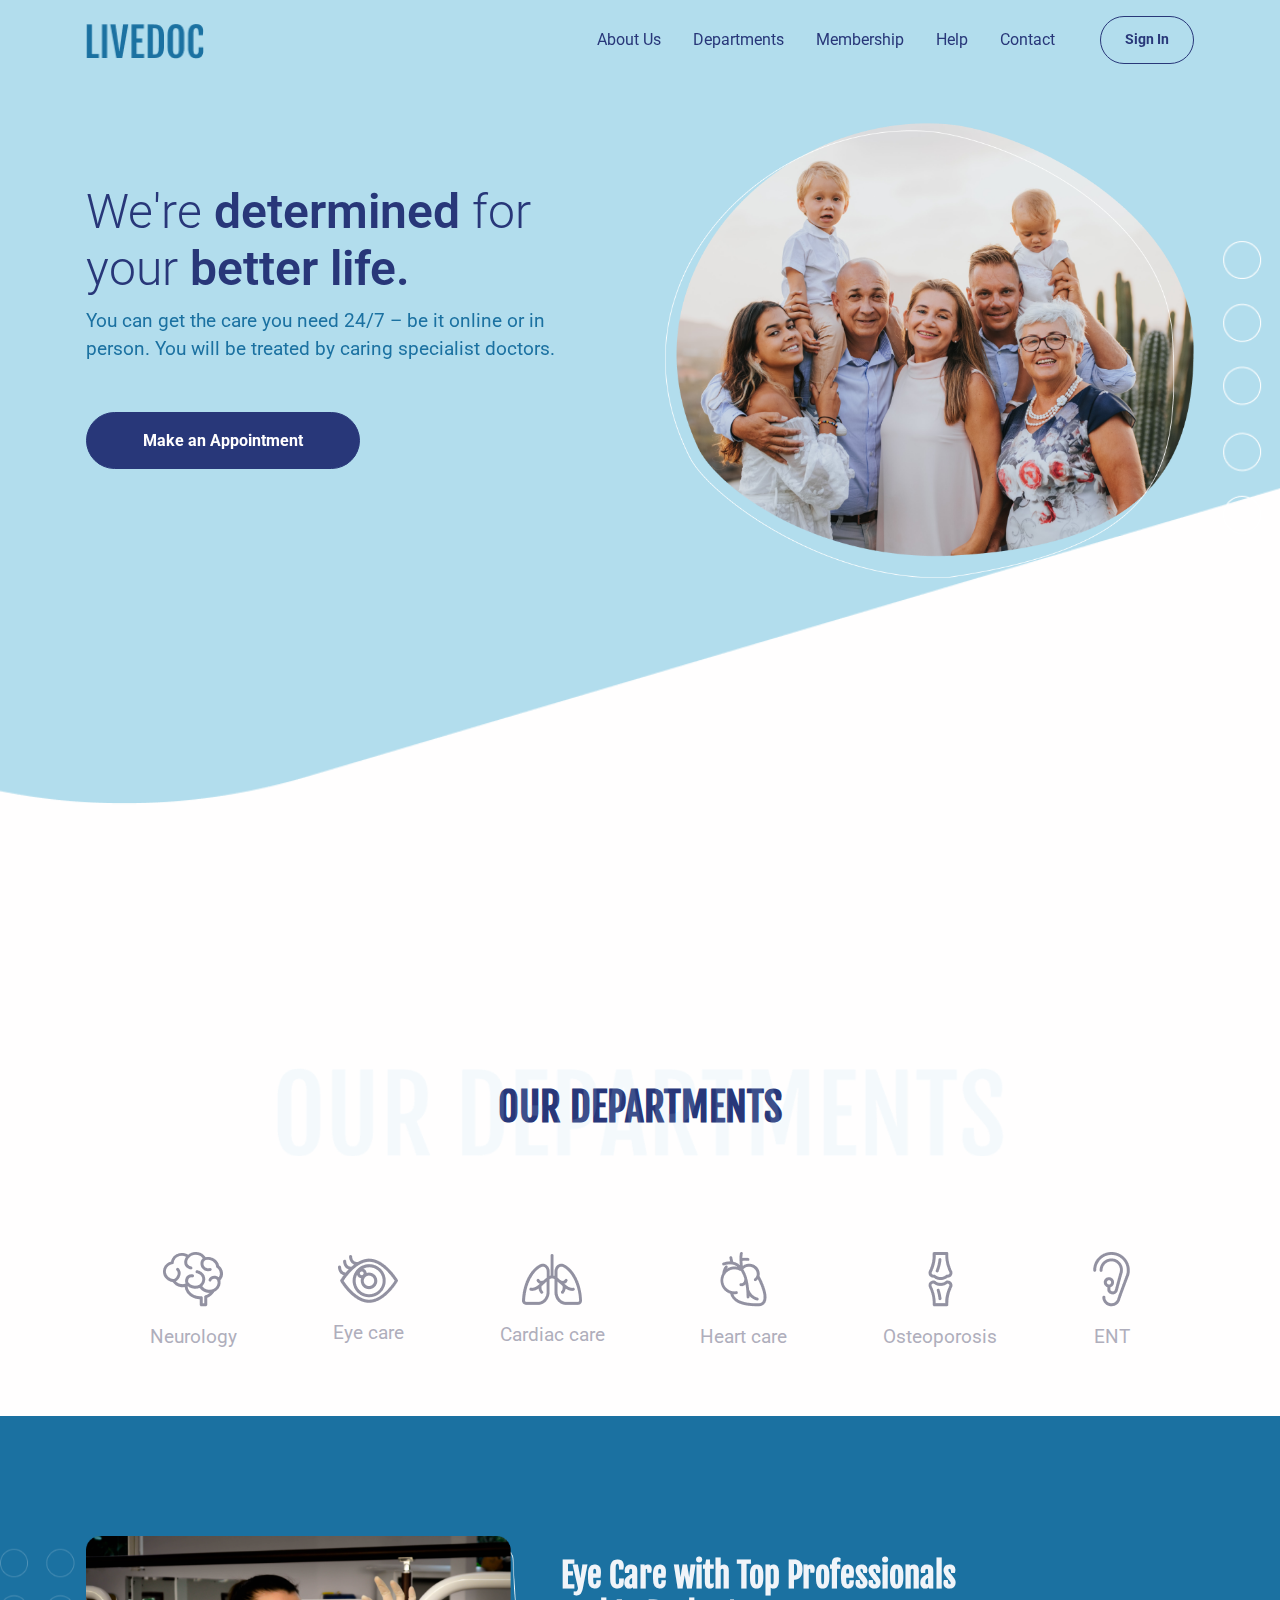
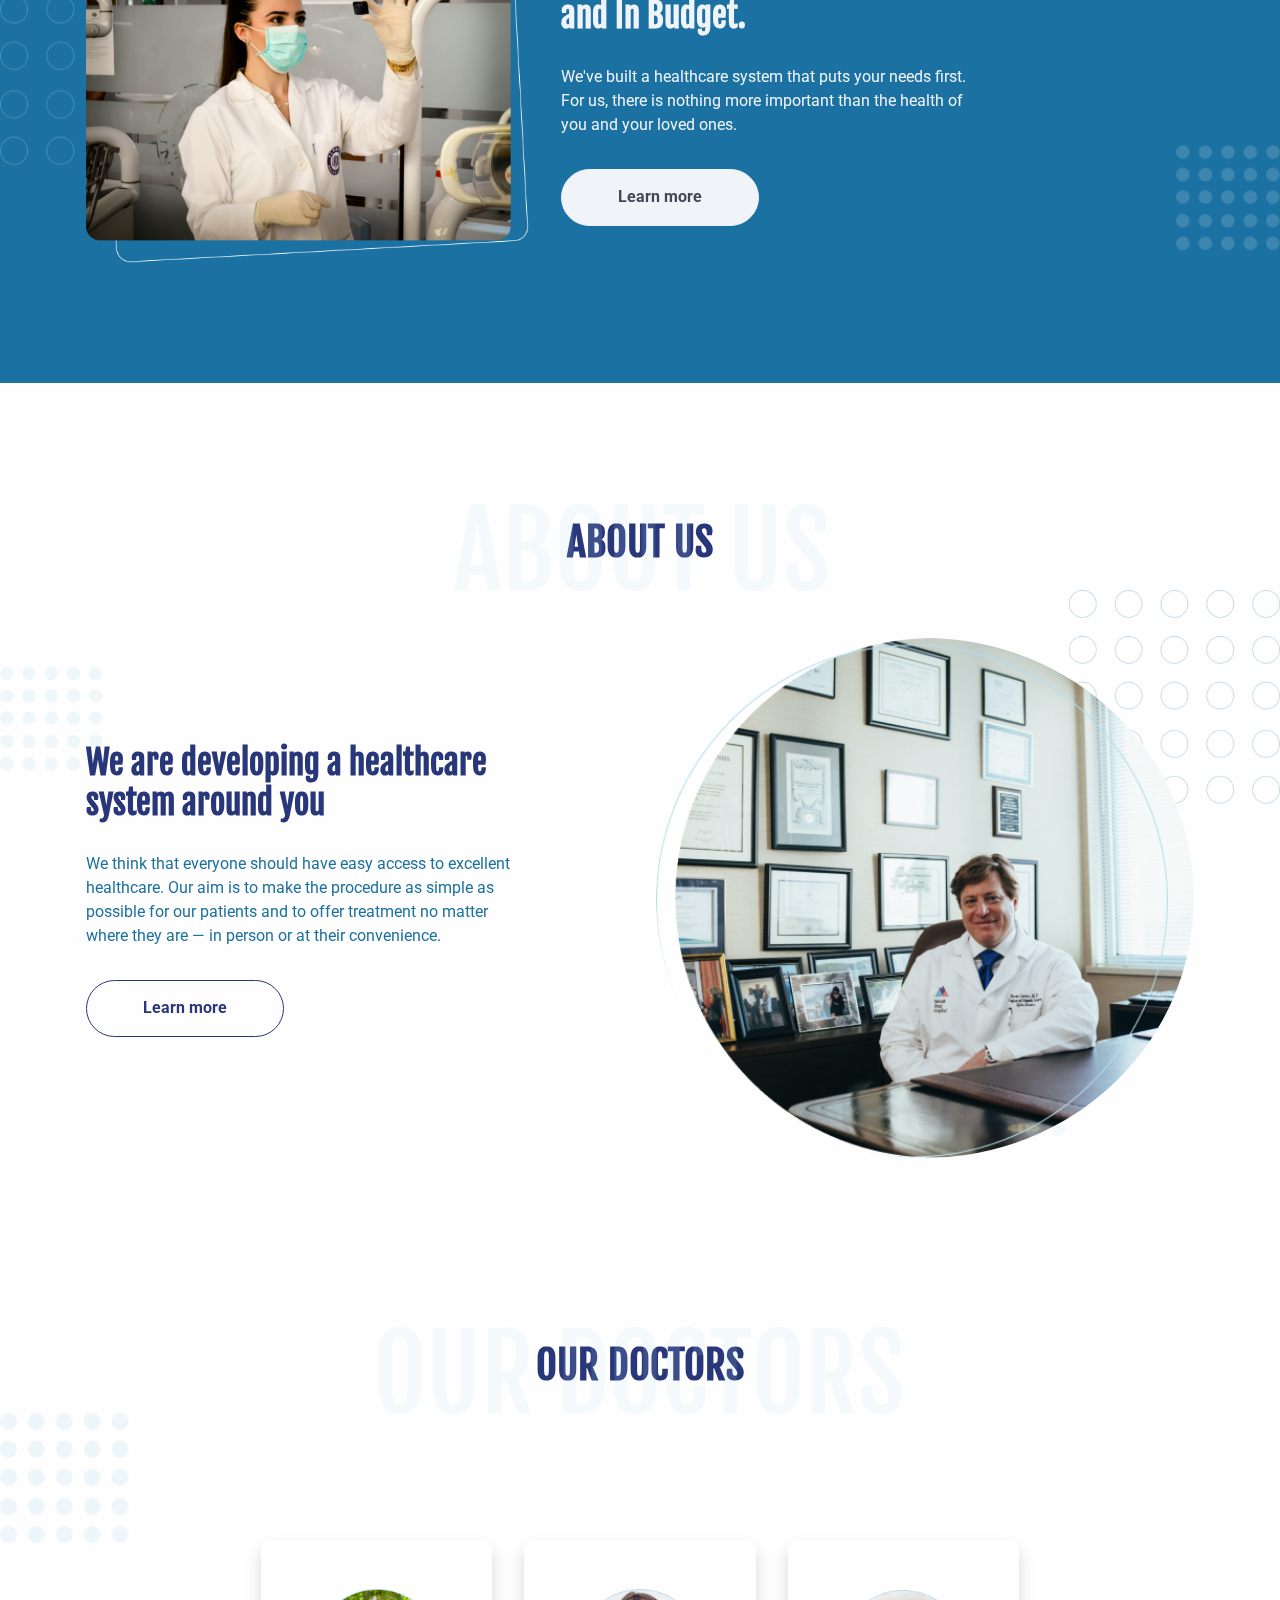
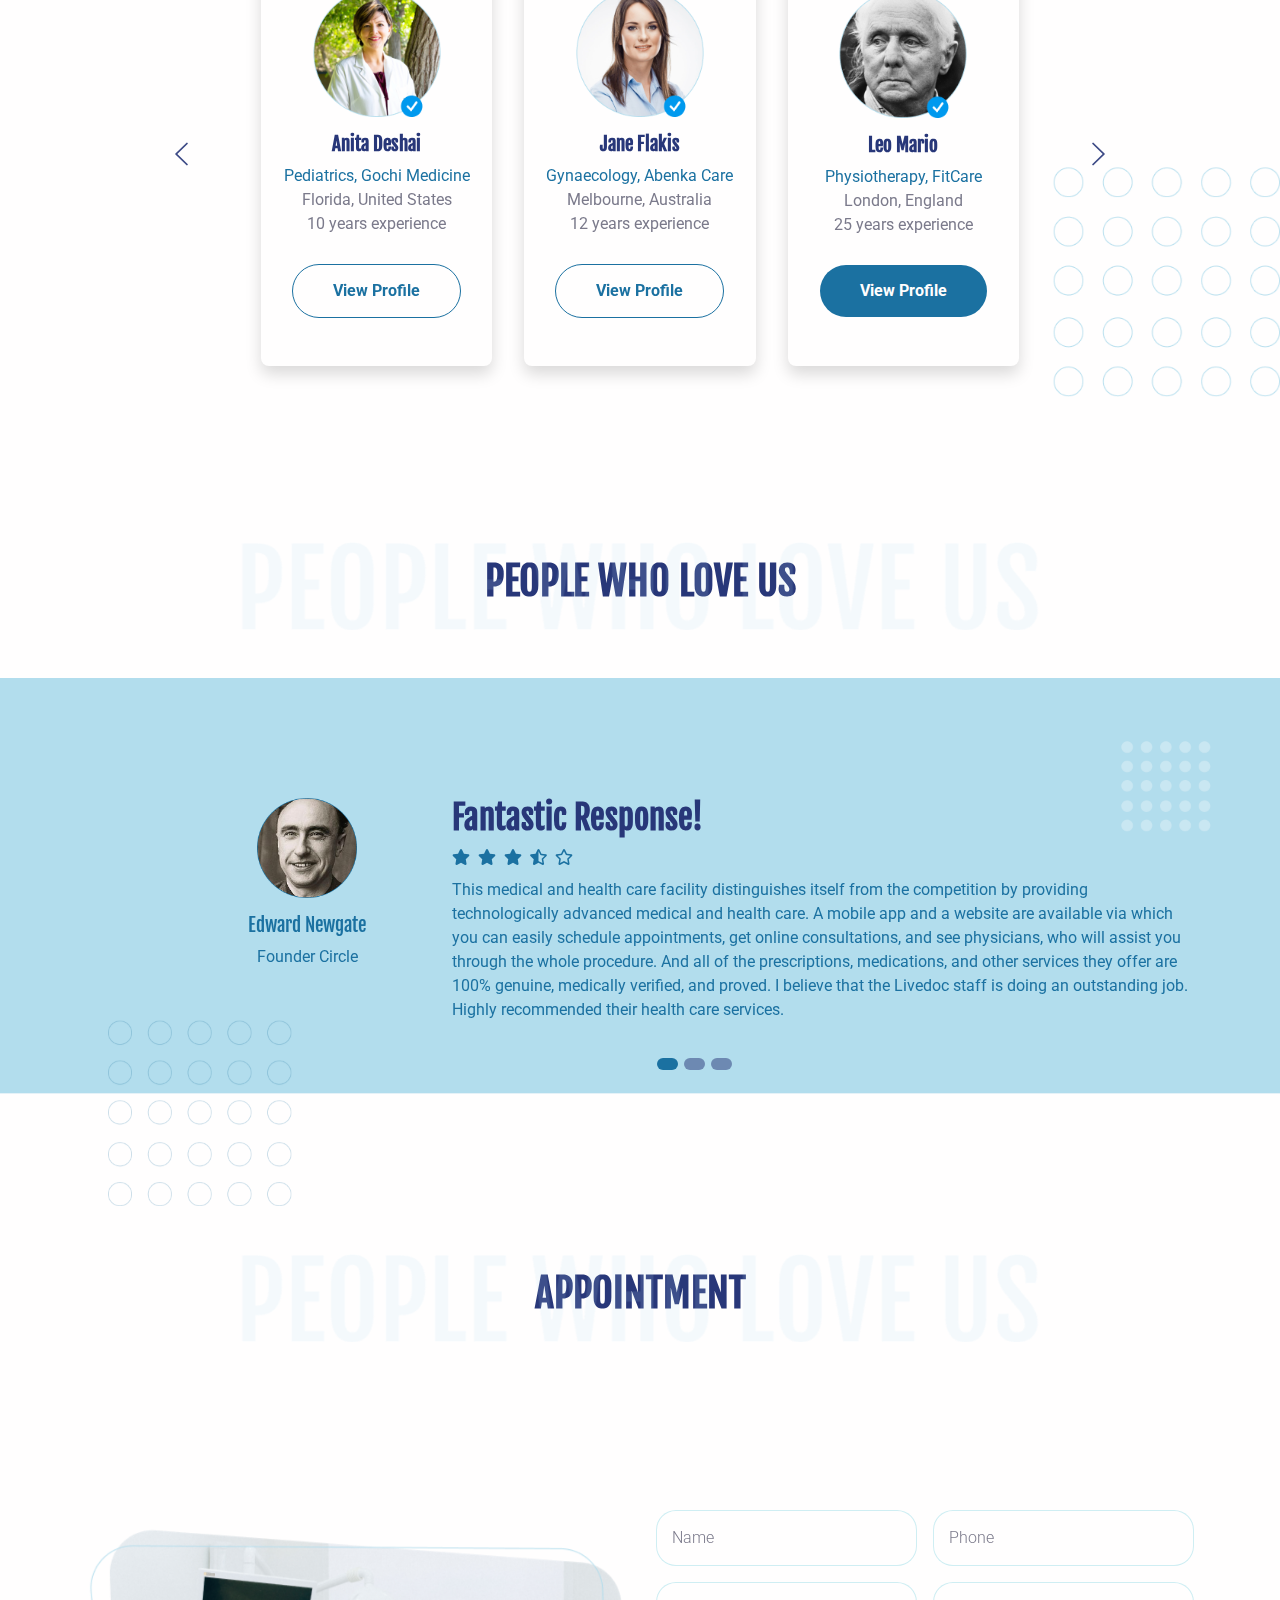
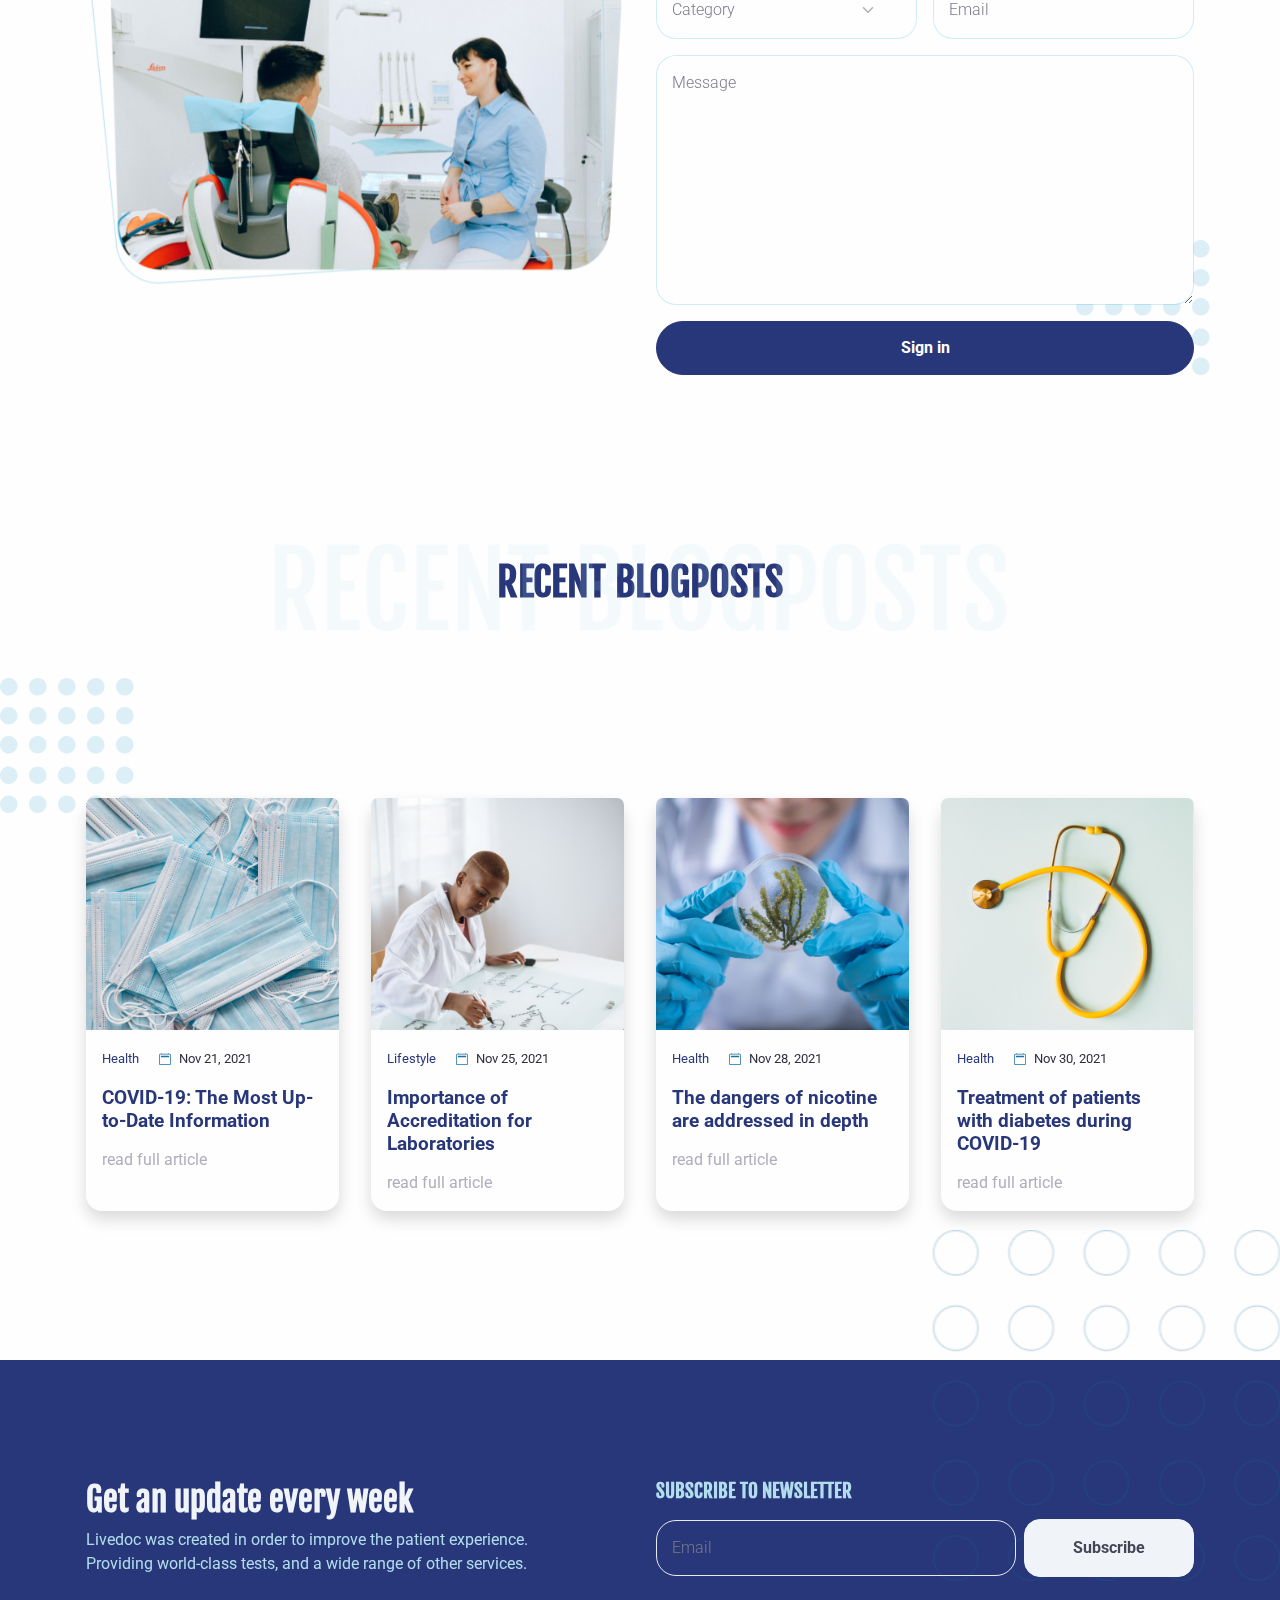
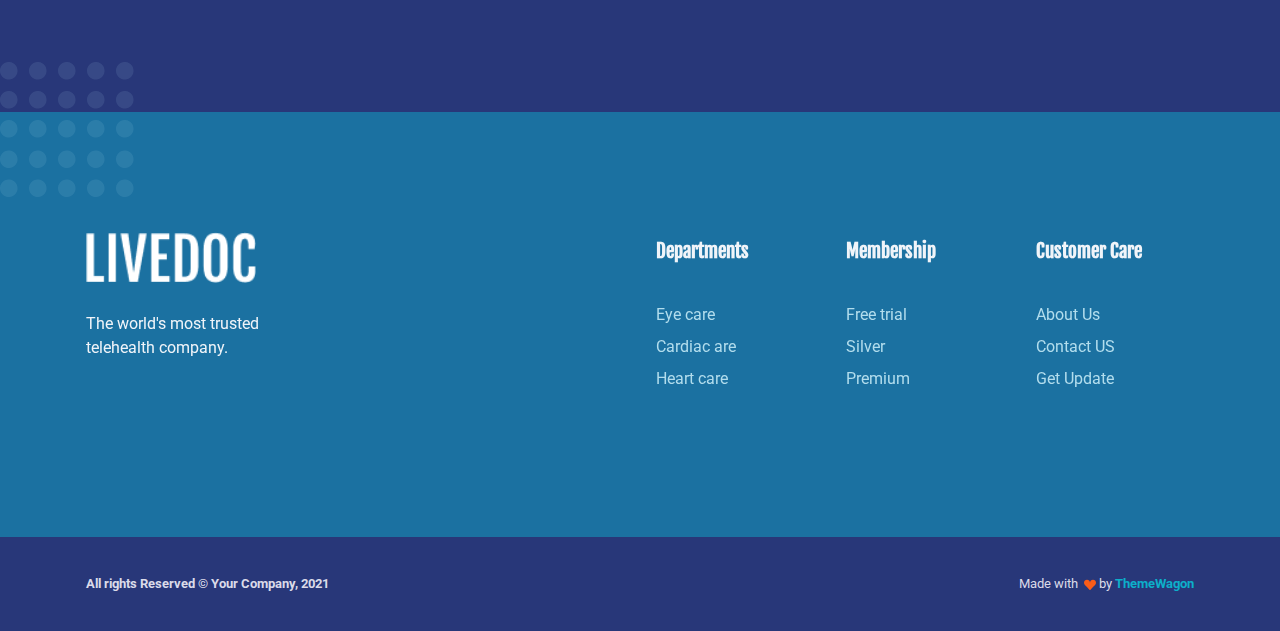
==== public/index.html @ 7fbe22a7 "Add files via upload" ====
<!DOCTYPE html>
<html lang="en-US" dir="ltr">

  <head>
    <meta charset="utf-8">
    <meta http-equiv="X-UA-Compatible" content="IE=edge">
    <meta name="viewport" content="width=device-width, initial-scale=1">


    <!-- ===============================================-->
    <!--    Document Title-->
    <!-- ===============================================-->
    <title>Livedoc | Landing, Responsive &amp; Business Templatee</title>


    <!-- ===============================================-->
    <!--    Favicons-->
    <!-- ===============================================-->
    <link rel="apple-touch-icon" sizes="180x180" href="assets/img/favicons/apple-touch-icon.png">
    <link rel="icon" type="image/png" sizes="32x32" href="assets/img/favicons/favicon-32x32.png">
    <link rel="icon" type="image/png" sizes="16x16" href="assets/img/favicons/favicon-16x16.png">
    <link rel="shortcut icon" type="image/x-icon" href="assets/img/favicons/favicon.ico">
    <link rel="manifest" href="assets/img/favicons/manifest.json">
    <meta name="msapplication-TileImage" content="assets/img/favicons/mstile-150x150.png">
    <meta name="theme-color" content="#ffffff">


    <!-- ===============================================-->
    <!--    Stylesheets-->
    <!-- ===============================================-->
    <link href="assets/css/theme.css" rel="stylesheet" />

  </head>


  <body>

    <!-- ===============================================-->
    <!--    Main Content-->
    <!-- ===============================================-->
    <main class="main" id="top">
      <nav class="navbar navbar-expand-lg navbar-light fixed-top py-3 d-block" data-navbar-on-scroll="data-navbar-on-scroll">
        <div class="container"><a class="navbar-brand" href="index.html"><img src="assets/img/gallery/logo.png" width="118" alt="logo" /></a>
          <button class="navbar-toggler" type="button" data-bs-toggle="collapse" data-bs-target="#navbarSupportedContent" aria-controls="navbarSupportedContent" aria-expanded="false" aria-label="Toggle navigation"><span class="navbar-toggler-icon"> </span></button>
          <div class="collapse navbar-collapse border-top border-lg-0 mt-4 mt-lg-0" id="navbarSupportedContent">
            <ul class="navbar-nav ms-auto pt-2 pt-lg-0 font-base">
              <li class="nav-item px-2"><a class="nav-link" aria-current="page" href="#about">About Us</a></li>
              <li class="nav-item px-2"><a class="nav-link" href="#departments">Departments</a></li>
              <li class="nav-item px-2"><a class="nav-link" href="#findUs">Membership</a></li>
              <li class="nav-item px-2"><a class="nav-link" href="#findUs">Help </a></li>
              <li class="nav-item px-2"><a class="nav-link" href="#findUs">Contact</a></li>
            </ul><a class="btn btn-sm btn-outline-primary rounded-pill order-1 order-lg-0 ms-lg-4" href="#!">Sign In</a>
          </div>
        </div>
      </nav>
      <section class="py-xxl-10 pb-0" id="home">
        <div class="bg-holder bg-size" style="background-image:url(assets/img/gallery/hero-bg.png);background-position:top center;background-size:cover;">
        </div>
        <!--/.bg-holder-->

        <div class="container">
          <div class="row min-vh-xl-100 min-vh-xxl-25">
            <div class="col-md-5 col-xl-6 col-xxl-7 order-0 order-md-1 text-end"><img class="pt-7 pt-md-0 w-100" src="assets/img/gallery/hero.png" alt="hero-header" /></div>
            <div class="col-md-75 col-xl-6 col-xxl-5 text-md-start text-center py-6">
              <h1 class="fw-light font-base fs-6 fs-xxl-7">We're <strong>determined </strong>for<br />your&nbsp;<strong>better life.</strong></h1>
              <p class="fs-1 mb-5">You can get the care you need 24/7 – be it online or in <br />person. You will be treated by caring specialist doctors. </p><a class="btn btn-lg btn-primary rounded-pill" href="#!" role="button">Make an Appointment</a>
            </div>
          </div>
        </div>
      </section>


      <!-- ============================================-->
      <!-- <section> begin ============================-->
      <section class="py-5" id="departments">

        <div class="container">
          <div class="row">
            <div class="col-12 py-3">
              <div class="bg-holder bg-size" style="background-image:url(assets/img/gallery/bg-departments.png);background-position:top center;background-size:contain;">
              </div>
              <!--/.bg-holder-->

              <h1 class="text-center">OUR DEPARTMENTS</h1>
            </div>
          </div>
        </div>
        <!-- end of .container-->

      </section>
      <!-- <section> close ============================-->
      <!-- ============================================-->




      <!-- ============================================-->
      <!-- <section> begin ============================-->
      <section class="py-0">

        <div class="container">
          <div class="row py-5 align-items-center justify-content-center justify-content-lg-evenly">
            <div class="col-auto col-md-4 col-lg-auto text-xl-start">
              <div class="d-flex flex-column align-items-center">
                <div class="icon-box text-center"><a class="text-decoration-none" href="#!"><img class="mb-3 deparment-icon" src="assets/img/icons/neurology.png" alt="..." /><img class="mb-3 deparment-icon-hover" src="assets/img/icons/neurology.svg" alt="..." />
                    <p class="fs-1 fs-xxl-2 text-center">Neurology</p>
                  </a></div>
              </div>
            </div>
            <div class="col-auto col-md-4 col-lg-auto text-xl-start">
              <div class="d-flex flex-column align-items-center">
                <div class="icon-box text-center"><a class="text-decoration-none" href="#!"><img class="mb-3 deparment-icon" src="assets/img/icons/eye-care.png" alt="..." /><img class="mb-3 deparment-icon-hover" src="assets/img/icons/eye-care.svg" alt="..." />
                    <p class="fs-1 fs-xxl-2 text-center">Eye care</p>
                  </a></div>
              </div>
            </div>
            <div class="col-auto col-md-4 col-lg-auto text-xl-start">
              <div class="d-flex flex-column align-items-center">
                <div class="icon-box text-center"><a class="text-decoration-none" href="#!"><img class="mb-3 deparment-icon" src="assets/img/icons/cardiac.png" alt="..." /><img class="mb-3 deparment-icon-hover" src="assets/img/icons/cardiac.svg" alt="..." />
                    <p class="fs-1 fs-xxl-2 text-center">Cardiac care</p>
                  </a></div>
              </div>
            </div>
            <div class="col-auto col-md-4 col-lg-auto text-xl-start">
              <div class="d-flex flex-column align-items-center">
                <div class="icon-box text-center"><a class="text-decoration-none" href="#!"><img class="mb-3 deparment-icon" src="assets/img/icons/heart.png" alt="..." /><img class="mb-3 deparment-icon-hover" src="assets/img/icons/heart.svg" alt="..." />
                    <p class="fs-1 fs-xxl-2 text-center">Heart care</p>
                  </a></div>
              </div>
            </div>
            <div class="col-auto col-md-4 col-lg-auto text-xl-start">
              <div class="d-flex flex-column align-items-center">
                <div class="icon-box text-center"><a class="text-decoration-none" href="#!"><img class="mb-3 deparment-icon" src="assets/img/icons/osteoporosis.png" alt="..." /><img class="mb-3 deparment-icon-hover" src="assets/img/icons/osteoporosis.svg" alt="..." />
                    <p class="fs-1 fs-xxl-2 text-center">Osteoporosis</p>
                  </a></div>
              </div>
            </div>
            <div class="col-auto col-md-4 col-lg-auto text-xl-start">
              <div class="d-flex flex-column align-items-center">
                <div class="icon-box text-center"><a class="text-decoration-none" href="#!"><img class="mb-3 deparment-icon" src="assets/img/icons/ent.png" alt="..." /><img class="mb-3 deparment-icon-hover" src="assets/img/icons/ent.svg" alt="..." />
                    <p class="fs-1 fs-xxl-2 text-center">ENT</p>
                  </a></div>
              </div>
            </div>
          </div>
        </div>
        <!-- end of .container-->

      </section>
      <!-- <section> close ============================-->
      <!-- ============================================-->


      <section class="bg-secondary">
        <div class="bg-holder" style="background-image:url(assets/img/gallery/bg-eye-care.png);background-position:center;background-size:contain;">
        </div>
        <!--/.bg-holder-->

        <div class="container">
          <div class="row align-items-center">
            <div class="col-md-5 col-xxl-6"><img class="img-fluid" src="assets/img/gallery/eye-care.png" alt="..." /></div>
            <div class="col-md-7 col-xxl-6 text-center text-md-start">
              <h2 class="fw-bold text-light mb-4 mt-4 mt-lg-0">Eye Care with Top Professionals<br class="d-none d-sm-block" />and In Budget.</h2>
              <p class="text-light">We've built a healthcare system that puts your needs first.<br class="d-none d-sm-block" />For us, there is nothing more important than the health of <br class="d-none d-sm-block" />you and your loved ones. </p>
              <div class="py-3"><a class="btn btn-lg btn-light rounded-pill" href="#!" role="button">Learn more </a></div>
            </div>
          </div>
        </div>
      </section>


      <!-- ============================================-->
      <!-- <section> begin ============================-->
      <section class="pb-0" id="about">

        <div class="container">
          <div class="row">
            <div class="col-12 py-3">
              <div class="bg-holder bg-size" style="background-image:url(assets/img/gallery/about-us.png);background-position:top center;background-size:contain;">
              </div>
              <!--/.bg-holder-->

              <h1 class="text-center">ABOUT US</h1>
            </div>
          </div>
        </div>
        <!-- end of .container-->

      </section>
      <!-- <section> close ============================-->
      <!-- ============================================-->


      <section class="py-5">
        <div class="bg-holder bg-size" style="background-image:url(assets/img/gallery/about-bg.png);background-position:top center;background-size:contain;">
        </div>
        <!--/.bg-holder-->

        <div class="container">
          <div class="row align-items-center">
            <div class="col-md-6 order-lg-1 mb-5 mb-lg-0"><img class="fit-cover rounded-circle w-100" src="assets/img/gallery/health-care.png" alt="..." /></div>
            <div class="col-md-6 text-center text-md-start">
              <h2 class="fw-bold mb-4">We are developing a healthcare <br class="d-none d-sm-block" />system around you</h2>
              <p>We think that everyone should have easy access to excellent <br class="d-none d-sm-block" />healthcare. Our aim is to make the procedure as simple as <br class="d-none d-sm-block" />possible for our patients and to offer treatment no matter<br class="d-none d-sm-block" />where they are — in person or at their convenience. </p>
              <div class="py-3">
                <button class="btn btn-lg btn-outline-primary rounded-pill" type="submit">Learn more </button>
              </div>
            </div>
          </div>
        </div>
      </section>


      <!-- ============================================-->
      <!-- <section> begin ============================-->
      <section class="pb-0">

        <div class="container">
          <div class="row">
            <div class="col-12 py-3">
              <div class="bg-holder bg-size" style="background-image:url(assets/img/gallery/doctors-us.png);background-position:top center;background-size:contain;">
              </div>
              <!--/.bg-holder-->

              <h1 class="text-center">OUR DOCTORS</h1>
            </div>
          </div>
        </div>
        <!-- end of .container-->

      </section>
      <!-- <section> close ============================-->
      <!-- ============================================-->


      <section class="py-5">
        <div class="bg-holder bg-size" style="background-image:url(assets/img/gallery/doctors-bg.png);background-position:top center;background-size:contain;">
        </div>
        <!--/.bg-holder-->

        <div class="container">
          <div class="row flex-center">
            <div class="col-xl-10 px-0">
              <div class="carousel slide" id="carouselExampleDark" data-bs-ride="carousel"><a class="carousel-control-prev carousel-icon z-index-2" href="#carouselExampleDark" role="button" data-bs-slide="prev"><span class="carousel-control-prev-icon" aria-hidden="true"></span><span class="visually-hidden">Previous</span></a><a class="carousel-control-next carousel-icon z-index-2" href="#carouselExampleDark" role="button" data-bs-slide="next"><span class="carousel-control-next-icon" aria-hidden="true"></span><span class="visually-hidden">Next</span></a>
                <div class="carousel-inner">
                  <div class="carousel-item active" data-bs-interval="10000">
                    <div class="row h-100 m-lg-7 mx-3 mt-6 mx-md-4 my-md-7">
                      <div class="col-md-4 mb-8 mb-md-0">
                        <div class="card card-span h-100 shadow">
                          <div class="card-body d-flex flex-column flex-center py-5"><img src="assets/img/gallery/anita.png" width="128" alt="..." />
                            <h5 class="mt-3">Anita Deshai</h5>
                            <p class="mb-0 fs-xxl-1">Pediatrics, Gochi Medicine</p>
                            <p class="text-600 mb-0">Florida, United States</p>
                            <p class="text-600 mb-4">10 years experience</p>
                            <div class="text-center">
                              <button class="btn btn-outline-secondary rounded-pill" type="submit">View Profile</button>
                            </div>
                          </div>
                        </div>
                      </div>
                      <div class="col-md-4 mb-8 mb-md-0">
                        <div class="card card-span h-100 shadow">
                          <div class="card-body d-flex flex-column flex-center py-5"><img src="assets/img/gallery/jane.png" width="128" alt="..." />
                            <h5 class="mt-3">Jane Flakis</h5>
                            <p class="mb-0 fs-xxl-1">Gynaecology, Abenka Care</p>
                            <p class="text-600 mb-0">Melbourne, Australia</p>
                            <p class="text-600 mb-4">12 years experience</p>
                            <div class="text-center">
                              <button class="btn btn-outline-secondary rounded-pill" type="submit">View Profile</button>
                            </div>
                          </div>
                        </div>
                      </div>
                      <div class="col-md-4 mb-8 mb-md-0">
                        <div class="card card-span h-100 shadow">
                          <div class="card-body d-flex flex-column flex-center py-5"><img src="assets/img/gallery/leo-mario.png" width="128" alt="..." />
                            <h5 class="mt-3">Leo Mario</h5>
                            <p class="mb-0 fs-xxl-1">Physiotherapy, FitCare</p>
                            <p class="text-600 mb-0">London, England</p>
                            <p class="text-600 mb-4">25 years experience</p>
                            <div class="text-center">
                              <button class="btn btn-secondary hover-top rounded-pill border-0" type="submit">View Profile</button>
                            </div>
                          </div>
                        </div>
                      </div>
                    </div>
                  </div>
                  <div class="carousel-item" data-bs-interval="2000">
                    <div class="row h-100 m-lg-7 mx-3 mt-6 mx-md-4 my-md-7">
                      <div class="col-md-4 mb-8 mb-md-0">
                        <div class="card card-span h-100 shadow">
                          <div class="card-body d-flex flex-column flex-center py-5"><img src="assets/img/gallery/anita.png" width="128" alt="..." />
                            <h5 class="mt-3">Anita Deshai</h5>
                            <p class="mb-0 fs-xxl-1">Pediatrics, Gochi Medicine</p>
                            <p class="text-600 mb-0">Florida, United States</p>
                            <p class="text-600 mb-4">10 years experience</p>
                            <div class="text-center">
                              <button class="btn btn-outline-secondary rounded-pill" type="submit">View Profile</button>
                            </div>
                          </div>
                        </div>
                      </div>
                      <div class="col-md-4 mb-8 mb-md-0">
                        <div class="card card-span h-100 shadow">
                          <div class="card-body d-flex flex-column flex-center py-5"><img src="assets/img/gallery/jane.png" width="128" alt="..." />
                            <h5 class="mt-3">Jane Flakis</h5>
                            <p class="mb-0 fs-xxl-1">Gynaecology, Abenka Care</p>
                            <p class="text-600 mb-0">Melbourne, Australia</p>
                            <p class="text-600 mb-4">12 years experience</p>
                            <div class="text-center">
                              <button class="btn btn-outline-secondary rounded-pill" type="submit">View Profile</button>
                            </div>
                          </div>
                        </div>
                      </div>
                      <div class="col-md-4 mb-8 mb-md-0">
                        <div class="card card-span h-100 shadow">
                          <div class="card-body d-flex flex-column flex-center py-5"><img src="assets/img/gallery/leo-mario.png" width="128" alt="..." />
                            <h5 class="mt-3">Leo Mario</h5>
                            <p class="mb-0 fs-xxl-1">Physiotherapy, FitCare</p>
                            <p class="text-600 mb-0">London, England</p>
                            <p class="text-600 mb-4">25 years experience</p>
                            <div class="text-center">
                              <button class="btn btn-secondary hover-top rounded-pill border-0" type="submit">View Profile</button>
                            </div>
                          </div>
                        </div>
                      </div>
                    </div>
                  </div>
                  <div class="carousel-item">
                    <div class="row h-100 m-lg-7 mx-3 mt-6 mx-md-4 my-md-7">
                      <div class="col-md-4 mb-8 mb-md-0">
                        <div class="card card-span h-100 shadow">
                          <div class="card-body d-flex flex-column flex-center py-5"><img src="assets/img/gallery/anita.png" width="128" alt="..." />
                            <h5 class="mt-3">Anita Deshai</h5>
                            <p class="mb-0 fs-xxl-1">Pediatrics, Gochi Medicine</p>
                            <p class="text-600 mb-0">Florida, United States</p>
                            <p class="text-600 mb-4">10 years experience</p>
                            <div class="text-center">
                              <button class="btn btn-outline-secondary rounded-pill" type="submit">View Profile</button>
                            </div>
                          </div>
                        </div>
                      </div>
                      <div class="col-md-4 mb-8 mb-md-0">
                        <div class="card card-span h-100 shadow">
                          <div class="card-body d-flex flex-column flex-center py-5"><img src="assets/img/gallery/jane.png" width="128" alt="..." />
                            <h5 class="mt-3">Jane Flakis</h5>
                            <p class="mb-0 fs-xxl-1">Gynaecology, Abenka Care</p>
                            <p class="text-600 mb-0">Melbourne, Australia</p>
                            <p class="text-600 mb-4">12 years experience</p>
                            <div class="text-center">
                              <button class="btn btn-outline-secondary rounded-pill" type="submit">View Profile</button>
                            </div>
                          </div>
                        </div>
                      </div>
                      <div class="col-md-4 mb-8 mb-md-0">
                        <div class="card card-span h-100 shadow">
                          <div class="card-body d-flex flex-column flex-center py-5"><img src="assets/img/gallery/leo-mario.png" width="128" alt="..." />
                            <h5 class="mt-3">Leo Mario</h5>
                            <p class="mb-0 fs-xxl-1">Physiotherapy, FitCare</p>
                            <p class="text-600 mb-0">London, England</p>
                            <p class="text-600 mb-4">25 years experience</p>
                            <div class="text-center">
                              <button class="btn btn-secondary hover-top rounded-pill border-0" type="submit">View Profile</button>
                            </div>
                          </div>
                        </div>
                      </div>
                    </div>
                  </div>
                </div>
              </div>
            </div>
          </div>
        </div>
      </section>


      <!-- ============================================-->
      <!-- <section> begin ============================-->
      <section class="py-5">

        <div class="container">
          <div class="row">
            <div class="col-12 py-3">
              <div class="bg-holder bg-size" style="background-image:url(assets/img/gallery/people.png);background-position:top center;background-size:contain;">
              </div>
              <!--/.bg-holder-->

              <h1 class="text-center">PEOPLE WHO LOVE US</h1>
            </div>
          </div>
        </div>
        <!-- end of .container-->

      </section>
      <!-- <section> close ============================-->
      <!-- ============================================-->


      <section class="py-8">
        <div class="bg-holder bg-size" style="background-image:url(assets/img/gallery/people-bg-1.png);background-position:center;background-size:cover;">
        </div>
        <!--/.bg-holder-->

        <div class="container">
          <div class="row align-items-center offset-sm-1">
            <div class="carousel slide" id="carouselPeople" data-bs-ride="carousel">
              <div class="carousel-inner">
                <div class="carousel-item active" data-bs-interval="10000">
                  <div class="row h-100">
                    <div class="col-sm-3 text-center"><img src="assets/img/gallery/people-who-loves.png" width="100" alt="" />
                      <h5 class="mt-3 fw-medium text-secondary">Edward Newgate</h5>
                      <p class="fw-normal mb-0">Founder Circle</p>
                    </div>
                    <div class="col-sm-9 text-center text-sm-start pt-3 pt-sm-0">
                      <h2>Fantastic Response!</h2>
                      <div class="my-2"><i class="fas fa-star me-2"></i><i class="fas fa-star me-2"></i><i class="fas fa-star me-2"></i><i class="fas fa-star-half-alt me-2"></i><i class="far fa-star"></i></div>
                      <p>This medical and health care facility distinguishes itself from the competition by providing technologically advanced medical and health care. A mobile app and a website are available via which you can easily schedule appointments, get online consultations, and see physicians, who will assist you through the whole procedure. And all of the prescriptions, medications, and other services they offer are 100% genuine, medically verified, and proved. I believe that the Livedoc staff is doing an outstanding job. Highly recommended their health care services.</p>
                    </div>
                  </div>
                </div>
                <div class="carousel-item" data-bs-interval="2000">
                  <div class="row h-100">
                    <div class="col-sm-3 text-center"><img src="assets/img/gallery/people-who-loves.png" width="100" alt="" />
                      <h5 class="mt-3 fw-medium text-secondary">Jhon Doe</h5>
                      <p class="fw-normal mb-0">UI/UX Designer</p>
                    </div>
                    <div class="col-sm-9 text-center text-sm-start pt-3 pt-sm-0">
                      <h2>Fantastic Response!</h2>
                      <div class="my-2"><i class="fas fa-star me-2"></i><i class="fas fa-star me-2"></i><i class="fas fa-star me-2"></i><i class="fas fa-star-half-alt me-2"></i><i class="far fa-star"></i></div>
                      <p>This medical and health care facility distinguishes itself from the competition by providing technologically advanced medical and health care. A mobile app and a website are available via which you can easily schedule appointments, get online consultations, and see physicians, who will assist you through the whole procedure. And all of the prescriptions, medications, and other services they offer are 100% genuine, medically verified, and proved. I believe that the Livedoc staff is doing an outstanding job. Highly recommended their health care services.</p>
                    </div>
                  </div>
                </div>
                <div class="carousel-item">
                  <div class="row h-100">
                    <div class="col-sm-3 text-center"><img src="assets/img/gallery/people-who-loves.png" width="100" alt="" />
                      <h5 class="mt-3 fw-medium text-secondary">Jeny Doe</h5>
                      <p class="fw-normal mb-0">Web Designer</p>
                    </div>
                    <div class="col-sm-9 text-center text-sm-start pt-3 pt-sm-0">
                      <h2>Fantastic Response!</h2>
                      <div class="my-2"><i class="fas fa-star me-2"></i><i class="fas fa-star me-2"></i><i class="fas fa-star me-2"></i><i class="fas fa-star-half-alt me-2"></i><i class="far fa-star"></i></div>
                      <p>This medical and health care facility distinguishes itself from the competition by providing technologically advanced medical and health care. A mobile app and a website are available via which you can easily schedule appointments, get online consultations, and see physicians, who will assist you through the whole procedure. And all of the prescriptions, medications, and other services they offer are 100% genuine, medically verified, and proved. I believe that the Livedoc staff is doing an outstanding job. Highly recommended their health care services.</p>
                    </div>
                  </div>
                </div>
              </div>
              <div class="row">
                <div class="position-relative z-index-2 mt-5">
                  <ol class="carousel-indicators">
                    <li class="active" data-bs-target="#carouselPeople" data-bs-slide-to="0"></li>
                    <li data-bs-target="#carouselPeople" data-bs-slide-to="1"></li>
                    <li data-bs-target="#carouselPeople" data-bs-slide-to="2"> </li>
                  </ol>
                </div>
              </div>
            </div>
          </div>
        </div>
      </section>


      <!-- ============================================-->
      <!-- <section> begin ============================-->
      <section class="py-5">

        <div class="container">
          <div class="row">
            <div class="col-12 py-3">
              <div class="bg-holder bg-size" style="background-image:url(assets/img/gallery/people.png);background-position:top center;background-size:contain;">
              </div>
              <!--/.bg-holder-->

              <h1 class="text-center">APPOINTMENT</h1>
            </div>
          </div>
        </div>
        <!-- end of .container-->

      </section>
      <!-- <section> close ============================-->
      <!-- ============================================-->


      <section class="py-8">
        <div class="container">
          <div class="row">
            <div class="bg-holder bg-size" style="background-image:url(assets/img/gallery/dot-bg.png);background-position:bottom right;background-size:auto;">
            </div>
            <!--/.bg-holder-->

            <div class="col-lg-6 z-index-2 mb-5"><img class="w-100" src="assets/img/gallery/appointment.png" alt="..." /></div>
            <div class="col-lg-6 z-index-2">
              <form class="row g-3">
                <div class="col-md-6">
                  <label class="visually-hidden" for="inputName">Name</label>
                  <input class="form-control form-livedoc-control" id="inputName" type="text" placeholder="Name" />
                </div>
                <div class="col-md-6">
                  <label class="visually-hidden" for="inputPhone">Phone</label>
                  <input class="form-control form-livedoc-control" id="inputPhone" type="text" placeholder="Phone" />
                </div>
                <div class="col-md-6">
                  <label class="form-label visually-hidden" for="inputCategory">Category</label>
                  <select class="form-select" id="inputCategory">
                    <option selected="selected">Category</option>
                    <option> Category One</option>
                    <option> Category Two</option>
                    <option> Category Three</option>
                  </select>
                </div>
                <div class="col-md-6">
                  <label class="form-label visually-hidden" for="inputEmail">Email</label>
                  <input class="form-control form-livedoc-control" id="inputEmail" type="email" placeholder="Email" />
                </div>
                <div class="col-md-12">
                  <label class="form-label visually-hidden" for="validationTextarea">Message</label>
                  <textarea class="form-control form-livedoc-control" id="validationTextarea" placeholder="Message" style="height: 250px;" required="required"></textarea>
                </div>
                <div class="col-12">
                  <div class="d-grid">
                    <button class="btn btn-primary rounded-pill" type="submit">Sign in</button>
                  </div>
                </div>
              </form>
            </div>
          </div>
        </div>
      </section>


      <!-- ============================================-->
      <!-- <section> begin ============================-->
      <section class="py-5">

        <div class="container">
          <div class="row">
            <div class="col-12 py-3">
              <div class="bg-holder bg-size" style="background-image:url(assets/img/gallery/blog-post.png);background-position:top center;background-size:contain;">
              </div>
              <!--/.bg-holder-->

              <h1 class="text-center">RECENT BLOGPOSTS</h1>
            </div>
          </div>
        </div>
        <!-- end of .container-->

      </section>
      <!-- <section> close ============================-->
      <!-- ============================================-->


      <section>
        <div class="bg-holder bg-size" style="background-image:url(assets/img/gallery/dot-bg.png);background-position:top left;background-size:auto;">
        </div>
        <!--/.bg-holder-->

        <div class="container">
          <div class="row">
            <div class="col-sm-6 col-lg-3 mb-4">
              <div class="card h-100 shadow card-span rounded-3"><img class="card-img-top rounded-top-3" src="assets/img/gallery/covid-19.png" alt="news" />
                <div class="card-body"><span class="fs--1 text-primary me-3">Health</span>
                  <svg class="bi bi-calendar2 me-2" xmlns="http://www.w3.org/2000/svg" width="12" height="12" fill="currentColor" viewBox="0 0 16 16">
                    <path d="M3.5 0a.5.5 0 0 1 .5.5V1h8V.5a.5.5 0 0 1 1 0V1h1a2 2 0 0 1 2 2v11a2 2 0 0 1-2 2H2a2 2 0 0 1-2-2V3a2 2 0 0 1 2-2h1V.5a.5.5 0 0 1 .5-.5zM2 2a1 1 0 0 0-1 1v11a1 1 0 0 0 1 1h12a1 1 0 0 0 1-1V3a1 1 0 0 0-1-1H2z"></path>
                    <path d="M2.5 4a.5.5 0 0 1 .5-.5h10a.5.5 0 0 1 .5.5v1a.5.5 0 0 1-.5.5H3a.5.5 0 0 1-.5-.5V4z"> </path>
                  </svg><span class="fs--1 text-900">Nov 21, 2021</span><span class="fs--1"></span>
                  <h5 class="font-base fs-lg-0 fs-xl-1 my-3">COVID-19: The Most Up-to-Date Information</h5><a class="stretched-link" href="#!">read full article</a>
                </div>
              </div>
            </div>
            <div class="col-sm-6 col-lg-3 mb-4">
              <div class="card h-100 shadow card-span rounded-3"><img class="card-img-top rounded-top-3" src="assets/img/gallery/laboratories.png" alt="news" />
                <div class="card-body"><span class="fs--1 text-primary me-3">Lifestyle</span>
                  <svg class="bi bi-calendar2 me-2" xmlns="http://www.w3.org/2000/svg" width="12" height="12" fill="currentColor" viewBox="0 0 16 16">
                    <path d="M3.5 0a.5.5 0 0 1 .5.5V1h8V.5a.5.5 0 0 1 1 0V1h1a2 2 0 0 1 2 2v11a2 2 0 0 1-2 2H2a2 2 0 0 1-2-2V3a2 2 0 0 1 2-2h1V.5a.5.5 0 0 1 .5-.5zM2 2a1 1 0 0 0-1 1v11a1 1 0 0 0 1 1h12a1 1 0 0 0 1-1V3a1 1 0 0 0-1-1H2z"></path>
                    <path d="M2.5 4a.5.5 0 0 1 .5-.5h10a.5.5 0 0 1 .5.5v1a.5.5 0 0 1-.5.5H3a.5.5 0 0 1-.5-.5V4z"> </path>
                  </svg><span class="fs--1 text-900">Nov 25, 2021</span><span class="fs--1"></span>
                  <h5 class="font-base fs-lg-0 fs-xl-1 my-3">Importance of Accreditation for Laboratories</h5><a class="stretched-link" href="#!">read full article</a>
                </div>
              </div>
            </div>
            <div class="col-sm-6 col-lg-3 mb-4">
              <div class="card h-100 shadow card-span rounded-3"><img class="card-img-top rounded-top-3" src="assets/img/gallery/nicotine.png" alt="news" />
                <div class="card-body"><span class="fs--1 text-primary me-3">Health</span>
                  <svg class="bi bi-calendar2 me-2" xmlns="http://www.w3.org/2000/svg" width="12" height="12" fill="currentColor" viewBox="0 0 16 16">
                    <path d="M3.5 0a.5.5 0 0 1 .5.5V1h8V.5a.5.5 0 0 1 1 0V1h1a2 2 0 0 1 2 2v11a2 2 0 0 1-2 2H2a2 2 0 0 1-2-2V3a2 2 0 0 1 2-2h1V.5a.5.5 0 0 1 .5-.5zM2 2a1 1 0 0 0-1 1v11a1 1 0 0 0 1 1h12a1 1 0 0 0 1-1V3a1 1 0 0 0-1-1H2z"></path>
                    <path d="M2.5 4a.5.5 0 0 1 .5-.5h10a.5.5 0 0 1 .5.5v1a.5.5 0 0 1-.5.5H3a.5.5 0 0 1-.5-.5V4z"> </path>
                  </svg><span class="fs--1 text-900">Nov 28, 2021</span><span class="fs--1"></span>
                  <h5 class="font-base fs-lg-0 fs-xl-1 my-3">The dangers of nicotine are addressed in depth</h5><a class="stretched-link" href="#!">read full article</a>
                </div>
              </div>
            </div>
            <div class="col-sm-6 col-lg-3 mb-4">
              <div class="card h-100 shadow card-span rounded-3"><img class="card-img-top rounded-top-3" src="assets/img/gallery/treatment.png" alt="news" />
                <div class="card-body"><span class="fs--1 text-primary me-3">Health</span>
                  <svg class="bi bi-calendar2 me-2" xmlns="http://www.w3.org/2000/svg" width="12" height="12" fill="currentColor" viewBox="0 0 16 16">
                    <path d="M3.5 0a.5.5 0 0 1 .5.5V1h8V.5a.5.5 0 0 1 1 0V1h1a2 2 0 0 1 2 2v11a2 2 0 0 1-2 2H2a2 2 0 0 1-2-2V3a2 2 0 0 1 2-2h1V.5a.5.5 0 0 1 .5-.5zM2 2a1 1 0 0 0-1 1v11a1 1 0 0 0 1 1h12a1 1 0 0 0 1-1V3a1 1 0 0 0-1-1H2z"></path>
                    <path d="M2.5 4a.5.5 0 0 1 .5-.5h10a.5.5 0 0 1 .5.5v1a.5.5 0 0 1-.5.5H3a.5.5 0 0 1-.5-.5V4z"> </path>
                  </svg><span class="fs--1 text-900">Nov 30, 2021</span><span class="fs--1"></span>
                  <h5 class="font-base fs-lg-0 fs-xl-1 my-3">Treatment of patients with diabetes during COVID-19</h5><a class="stretched-link" href="#!">read full article</a>
                </div>
              </div>
            </div>
          </div>
        </div>
      </section>
      <section class="bg-primary">
        <div class="bg-holder bg-size" style="background-image:url(assets/img/gallery/cta-bg.png);background-position:center right;margin-top:-8.125rem;background-size:contain;">
        </div>
        <!--/.bg-holder-->

        <div class="container">
          <div class="row">
            <div class="col-lg-6">
              <h2 class="fw-bold text-light">Get an update every week</h2>
              <p class="text-soft-primary">Livedoc was created in order to improve the patient experience. <br />Providing world-class tests, and a wide range of other services.</p>
            </div>
            <div class="col-lg-6">
              <h5 class="mb-3 text-soft-primary">SUBSCRIBE TO NEWSLETTER </h5>
              <form class="row gx-2 gy-2 align-items-center">
                <div class="col">
                  <div class="input-group-icon">
                    <label class="visually-hidden" for="inputEmailCta">Address</label>
                    <input class="form-control form-livedoc-control form-cta-control text-soft-primary" id="inputEmailCta" type="email" placeholder="Email" />
                  </div>
                </div>
                <div class="d-grid gap-3 col-sm-auto">
                  <button class="btn btn-lg btn-light rounded-3 px-5 py-3" type="submit">Subscribe</button>
                </div>
              </form>
            </div>
          </div>
        </div>
      </section>
      <section class="py-0 bg-secondary">
        <div class="bg-holder opacity-25" style="background-image:url(assets/img/gallery/dot-bg.png);background-position:top left;margin-top:-3.125rem;background-size:auto;">
        </div>
        <!--/.bg-holder-->

        <div class="container">
          <div class="row py-8">
            <div class="col-12 col-sm-12 col-lg-6 mb-4 order-0 order-sm-0"><a class="text-decoration-none" href="#"><img src="assets/img/gallery/footer-logo.png" height="51" alt="" /></a>
              <p class="text-light my-4">The world's most trusted <br />telehealth company.</p>
            </div>
            <div class="col-6 col-sm-4 col-lg-2 mb-3 order-2 order-sm-1">
              <h5 class="lh-lg fw-bold mb-4 text-light font-sans-serif">Departments</h5>
              <ul class="list-unstyled mb-md-4 mb-lg-0">
                <li class="lh-lg"><a class="footer-link" href="#!">Eye care</a></li>
                <li class="lh-lg"><a class="footer-link" href="#!">Cardiac are</a></li>
                <li class="lh-lg"><a class="footer-link" href="#!">Heart care</a></li>
              </ul>
            </div>
            <div class="col-6 col-sm-4 col-lg-2 mb-3 order-3 order-sm-2">
              <h5 class="lh-lg fw-bold text-light mb-4 font-sans-serif">Membership</h5>
              <ul class="list-unstyled mb-md-4 mb-lg-0">
                <li class="lh-lg"><a class="footer-link" href="#!">Free trial</a></li>
                <li class="lh-lg"><a class="footer-link" href="#!">Silver</a></li>
                <li class="lh-lg"><a class="footer-link" href="#!">Premium</a></li>
              </ul>
            </div>
            <div class="col-6 col-sm-4 col-lg-2 mb-3 order-3 order-sm-2">
              <h5 class="lh-lg fw-bold text-light mb-4 font-sans-serif"> Customer Care</h5>
              <ul class="list-unstyled mb-md-4 mb-lg-0">
                <li class="lh-lg"><a class="footer-link" href="#!">About Us</a></li>
                <li class="lh-lg"><a class="footer-link" href="#!">Contact US</a></li>
                <li class="lh-lg"><a class="footer-link" href="#!">Get Update</a></li>
              </ul>
            </div>
          </div>
        </div>


        <!-- ============================================-->
        <!-- <section> begin ============================-->
        <section class="py-0 bg-primary">

          <div class="container">
            <div class="row justify-content-md-between justify-content-evenly py-4">
              <div class="col-12 col-sm-8 col-md-6 col-lg-auto text-center text-md-start">
                <p class="fs--1 my-2 fw-bold text-200">All rights Reserved &copy; Your Company, 2021</p>
              </div>
              <div class="col-12 col-sm-8 col-md-6">
                <p class="fs--1 my-2 text-center text-md-end text-200"> Made with&nbsp;
                  <svg class="bi bi-suit-heart-fill" xmlns="http://www.w3.org/2000/svg" width="12" height="12" fill="#F95C19" viewBox="0 0 16 16">
                    <path d="M4 1c2.21 0 4 1.755 4 3.92C8 2.755 9.79 1 12 1s4 1.755 4 3.92c0 3.263-3.234 4.414-7.608 9.608a.513.513 0 0 1-.784 0C3.234 9.334 0 8.183 0 4.92 0 2.755 1.79 1 4 1z"></path>
                  </svg>&nbsp;by&nbsp;<a class="fw-bold text-info" href="https://themewagon.com/" target="_blank">ThemeWagon </a>
                </p>
              </div>
            </div>
          </div>
          <!-- end of .container-->

        </section>
        <!-- <section> close ============================-->
        <!-- ============================================-->


      </section>
    </main>
    <!-- ===============================================-->
    <!--    End of Main Content-->
    <!-- ===============================================-->




    <!-- ===============================================-->
    <!--    JavaScripts-->
    <!-- ===============================================-->
    <script src="vendors/@popperjs/popper.min.js"></script>
    <script src="vendors/bootstrap/bootstrap.min.js"></script>
    <script src="vendors/is/is.min.js"></script>
    <script src="https://scripts.sirv.com/sirvjs/v3/sirv.js"></script>
    <script src="https://polyfill.io/v3/polyfill.min.js?features=window.scroll"></script>
    <script src="vendors/fontawesome/all.min.js"></script>
    <script src="assets/js/theme.js"></script>

    <link rel="preconnect" href="https://fonts.googleapis.com">
    <link rel="preconnect" href="https://fonts.gstatic.com" crossorigin>
    <link href="https://fonts.googleapis.com/css2?family=Fjalla+One&amp;family=Roboto:ital,wght@0,100;0,300;0,400;0,500;0,700;0,900;1,100&amp;display=swap" rel="stylesheet">
  </body>

</html>
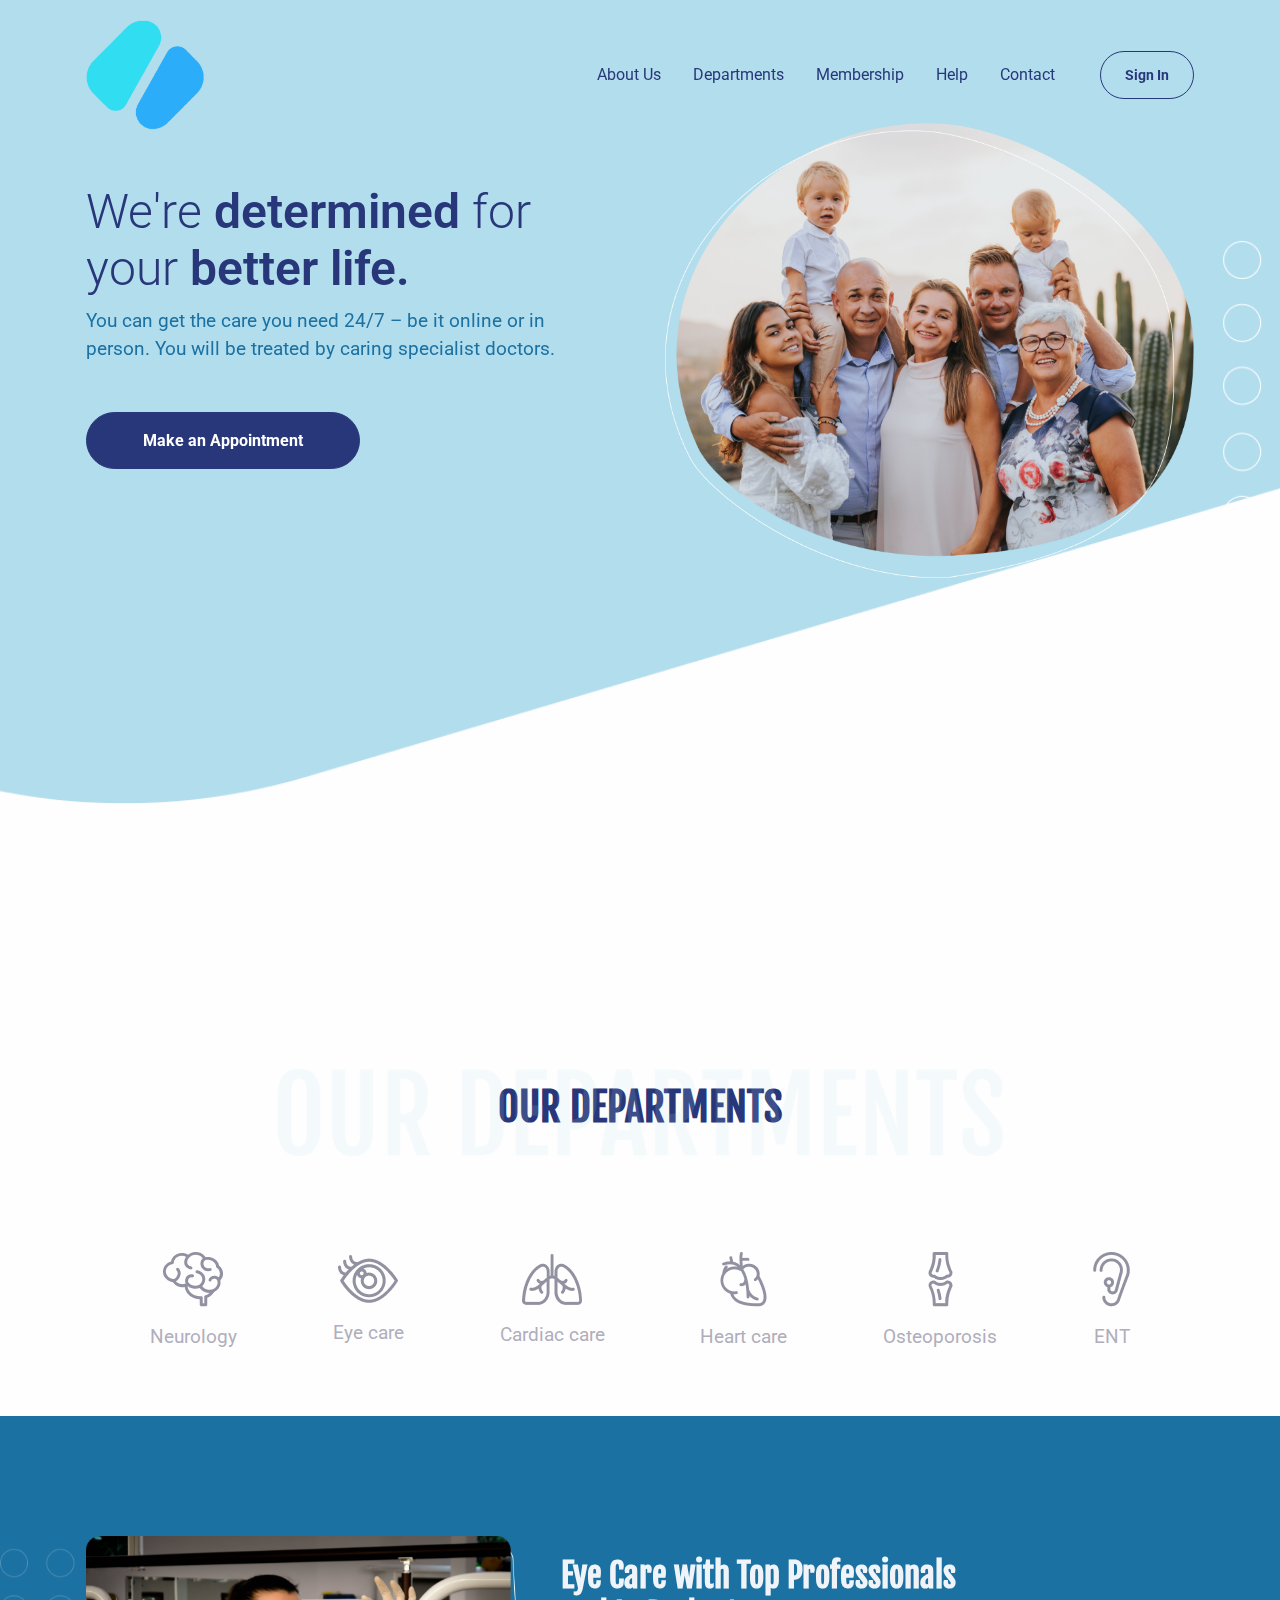
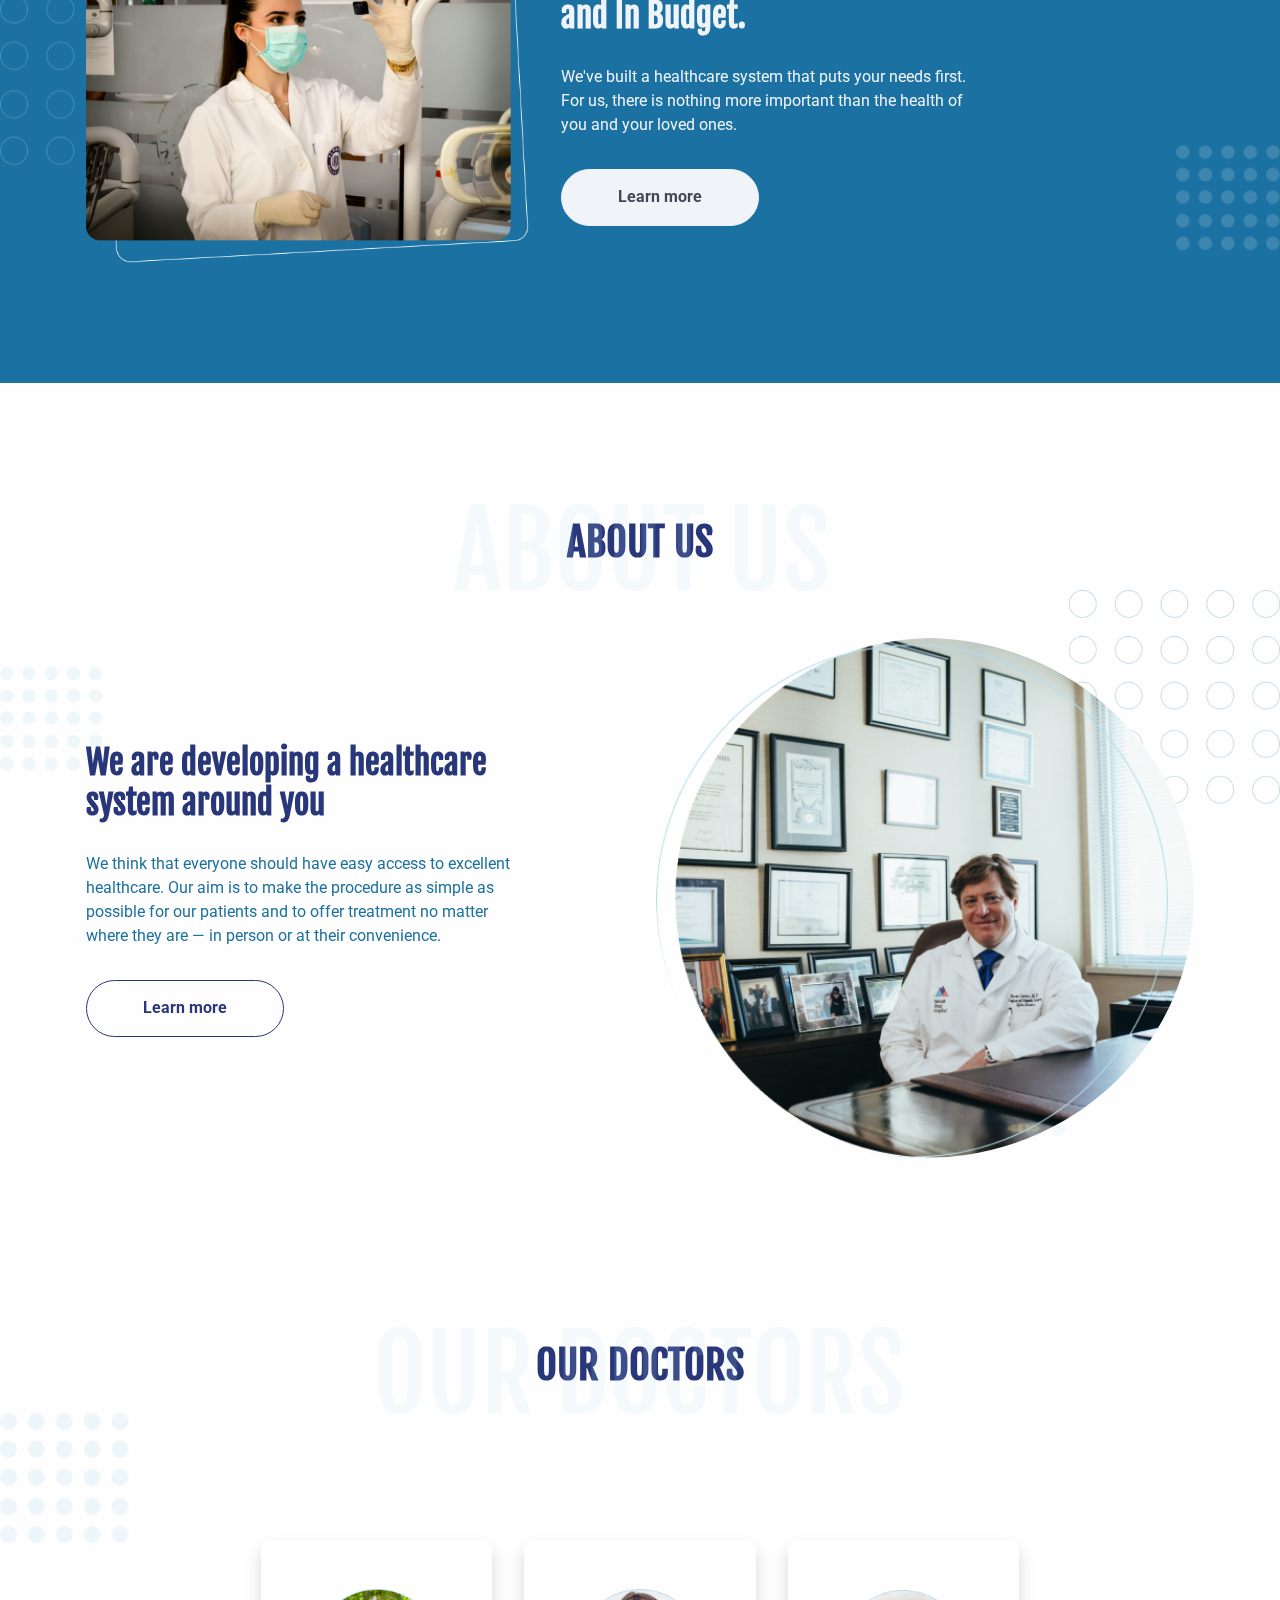
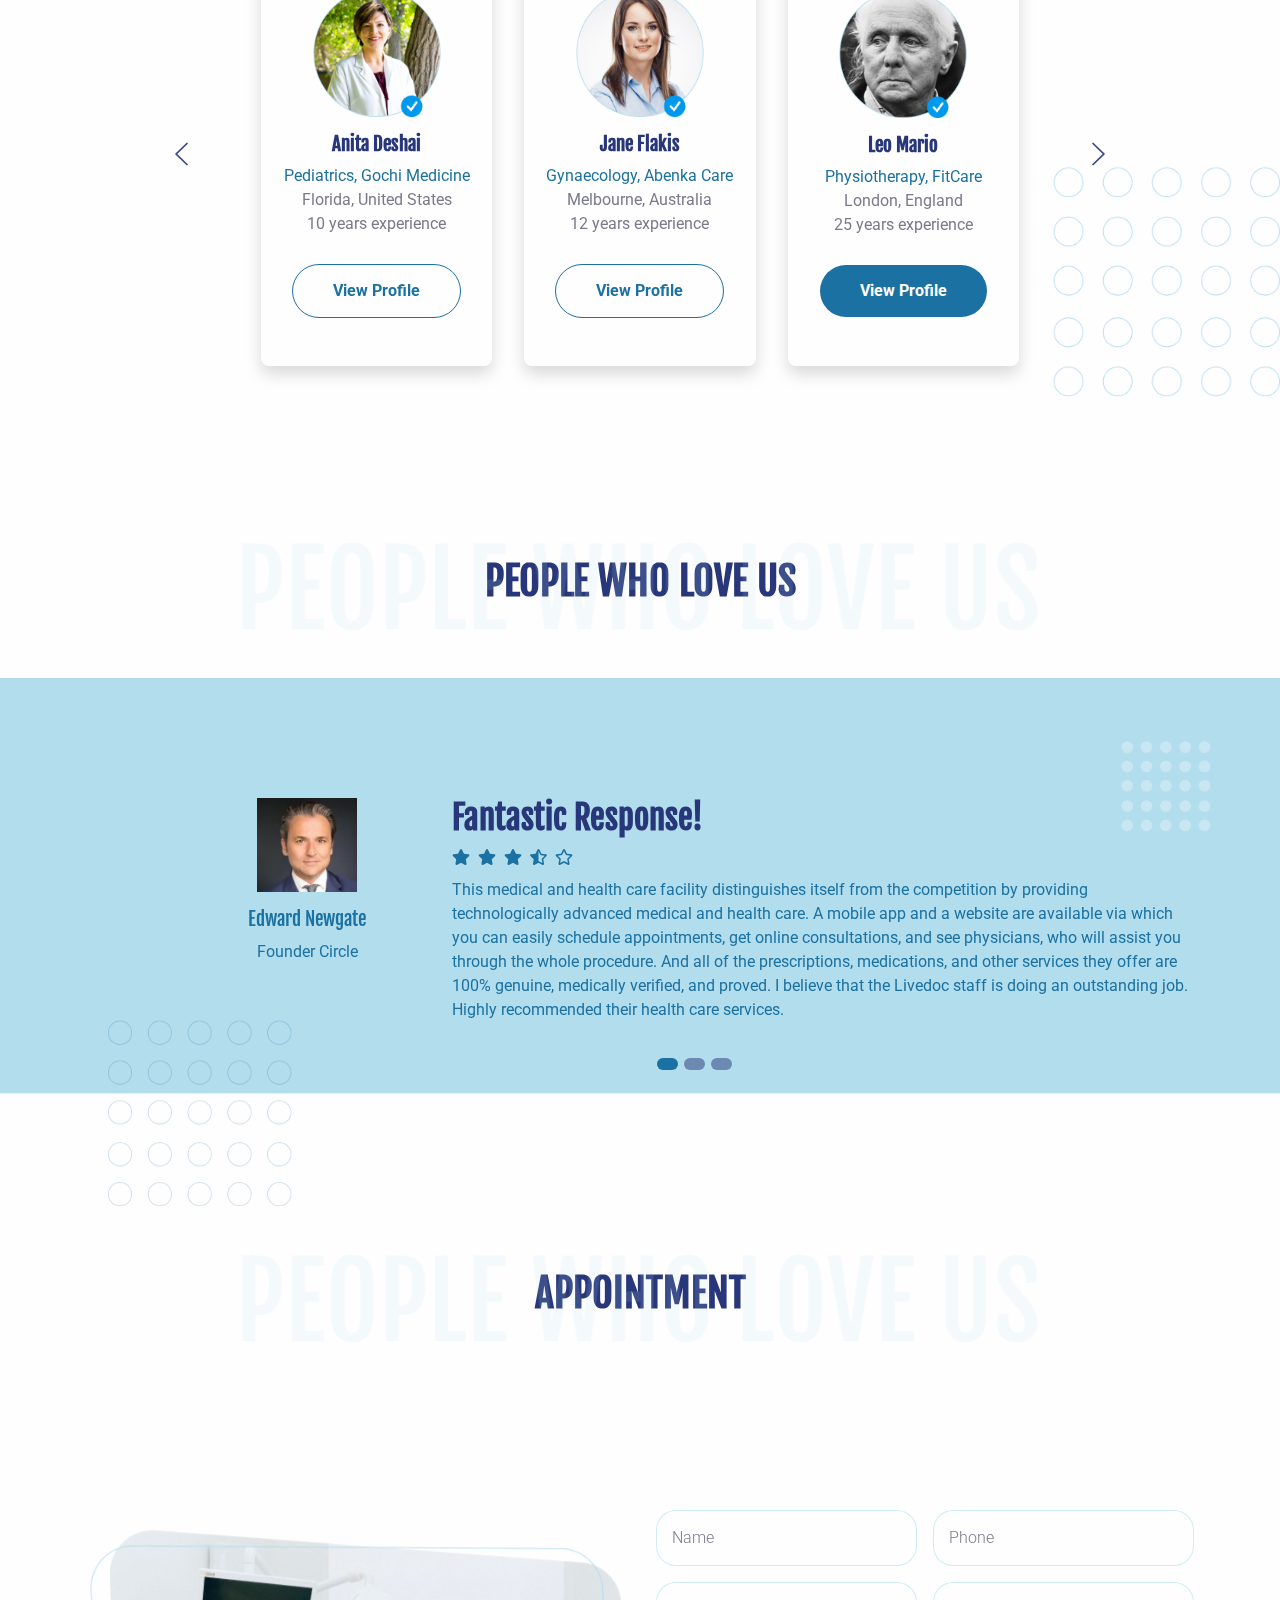
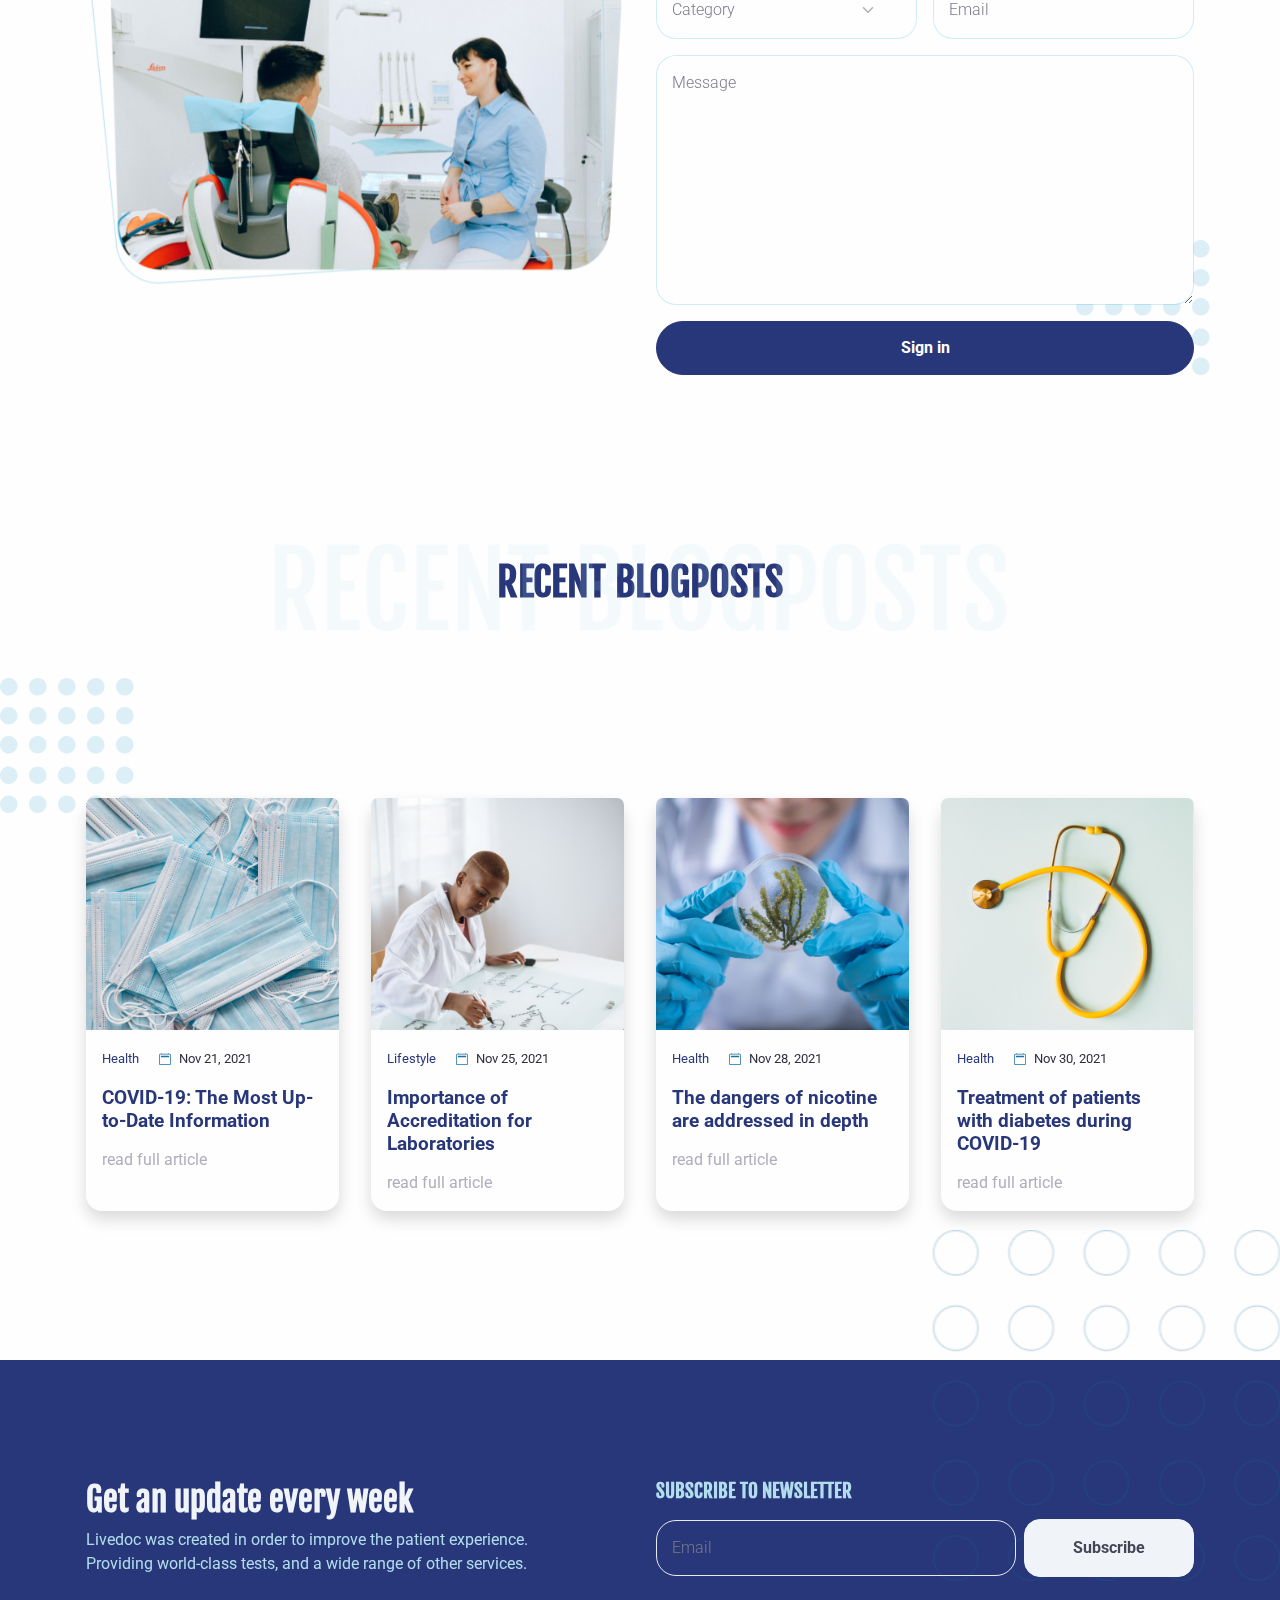
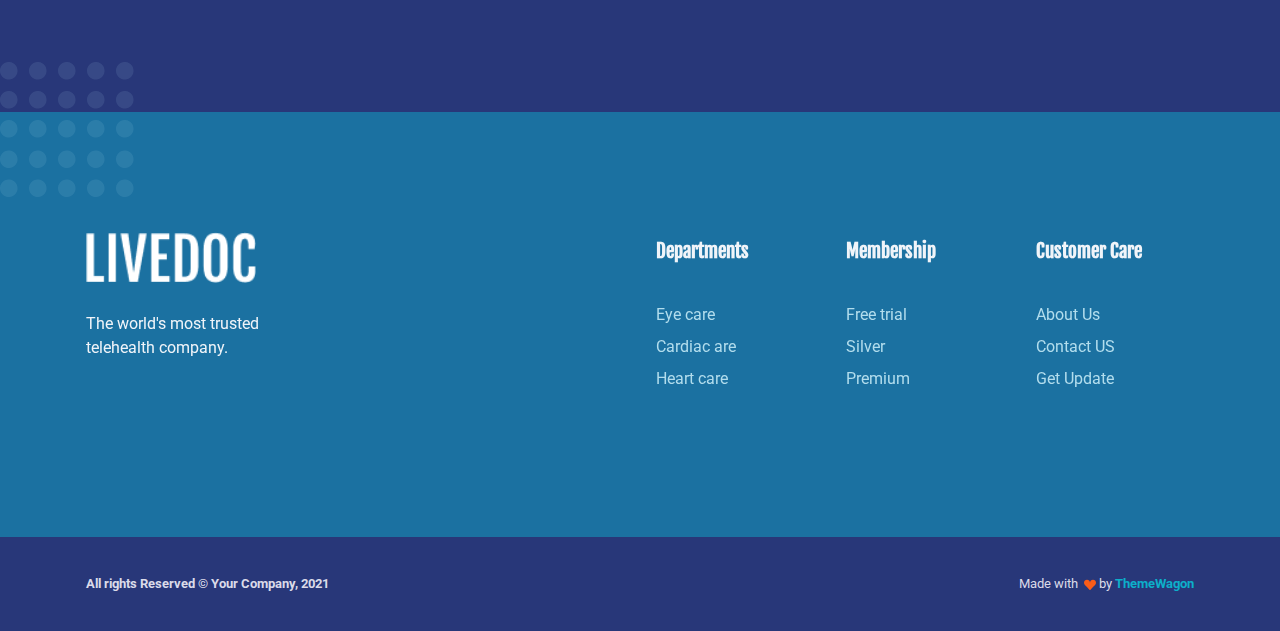
==== commit 3bd0828e: "UPDATED" ====
--- a/public/index.html
+++ b/public/index.html
@@ -290,7 +290,50 @@
                     <div class="row h-100 m-lg-7 mx-3 mt-6 mx-md-4 my-md-7">
                       <div class="col-md-4 mb-8 mb-md-0">
                         <div class="card card-span h-100 shadow">
-                          <div class="card-body d-flex flex-column flex-center py-5"><img src="assets/img/gallery/anita.png" width="128" alt="..." />
+                          <div class="card-body d-flex flex-column flex-center py-5"><img src="assets/img/gallery/doctor.jpg" width="128" alt="..." />
+                            <h5 class="mt-3">Anika Sharma</h5>
+                            <p class="mb-0 fs-xxl-1">Pediatrics, Yochi Medicine</p>
+                            <p class="text-600 mb-0">Cambridge, United States</p>
+                            <p class="text-600 mb-4">4 years experience</p>
+                            <div class="text-center">
+                              <button class="btn btn-outline-secondary rounded-pill" type="submit">View Profile</button>
+                            </div>
+                          </div>
+                        </div>
+                      </div>
+                      <div class="col-md-4 mb-8 mb-md-0">
+                        <div class="card card-span h-100 shadow">
+                          <div class="card-body d-flex flex-column flex-center py-5"><img src="assets/img/gallery/d5.jpg" width="128" alt="..." />
+                            <h5 class="mt-3">Jane Flakis</h5>
+                            <p class="mb-0 fs-xxl-1">Gynaecology, Abenka Care</p>
+                            <p class="text-600 mb-0">Melbourne, Australia</p>
+                            <p class="text-600 mb-4">12 years experience</p>
+                            <div class="text-center">
+                              <button class="btn btn-outline-secondary rounded-pill" type="submit">View Profile</button>
+                            </div>
+                          </div>
+                        </div>
+                      </div>
+                      <div class="col-md-4 mb-8 mb-md-0">
+                        <div class="card card-span h-100 shadow">
+                          <div class="card-body d-flex flex-column flex-center py-5"><img src="assets/img/gallery/d4.jpg" width="128" alt="..." />
+                            <h5 class="mt-3">Leo Mario</h5>
+                            <p class="mb-0 fs-xxl-1">Physiotherapy, FitCare</p>
+                            <p class="text-600 mb-0">London, England</p>
+                            <p class="text-600 mb-4">25 years experience</p>
+                            <div class="text-center">
+                              <button class="btn btn-secondary hover-top rounded-pill border-0" type="submit">View Profile</button>
+                            </div>
+                          </div>
+                        </div>
+                      </div>
+                    </div>
+                  </div>
+                  <div class="carousel-item">
+                    <div class="row h-100 m-lg-7 mx-3 mt-6 mx-md-4 my-md-7">
+                      <div class="col-md-4 mb-8 mb-md-0">
+                        <div class="card card-span h-100 shadow">
+                          <div class="card-body d-flex flex-column flex-center py-5"><img src="assets/img/gallery/d3.jpg" width="128" alt="..." />
                             <h5 class="mt-3">Anita Deshai</h5>
                             <p class="mb-0 fs-xxl-1">Pediatrics, Gochi Medicine</p>
                             <p class="text-600 mb-0">Florida, United States</p>
@@ -303,7 +346,7 @@
                       </div>
                       <div class="col-md-4 mb-8 mb-md-0">
                         <div class="card card-span h-100 shadow">
-                          <div class="card-body d-flex flex-column flex-center py-5"><img src="assets/img/gallery/jane.png" width="128" alt="..." />
+                          <div class="card-body d-flex flex-column flex-center py-5"><img src="assets/img/gallery/d2.jpg" width="128" alt="..." />
                             <h5 class="mt-3">Jane Flakis</h5>
                             <p class="mb-0 fs-xxl-1">Gynaecology, Abenka Care</p>
                             <p class="text-600 mb-0">Melbourne, Australia</p>
@@ -316,50 +359,7 @@
                       </div>
                       <div class="col-md-4 mb-8 mb-md-0">
                         <div class="card card-span h-100 shadow">
-                          <div class="card-body d-flex flex-column flex-center py-5"><img src="assets/img/gallery/leo-mario.png" width="128" alt="..." />
-                            <h5 class="mt-3">Leo Mario</h5>
-                            <p class="mb-0 fs-xxl-1">Physiotherapy, FitCare</p>
-                            <p class="text-600 mb-0">London, England</p>
-                            <p class="text-600 mb-4">25 years experience</p>
-                            <div class="text-center">
-                              <button class="btn btn-secondary hover-top rounded-pill border-0" type="submit">View Profile</button>
-                            </div>
-                          </div>
-                        </div>
-                      </div>
-                    </div>
-                  </div>
-                  <div class="carousel-item">
-                    <div class="row h-100 m-lg-7 mx-3 mt-6 mx-md-4 my-md-7">
-                      <div class="col-md-4 mb-8 mb-md-0">
-                        <div class="card card-span h-100 shadow">
-                          <div class="card-body d-flex flex-column flex-center py-5"><img src="assets/img/gallery/anita.png" width="128" alt="..." />
-                            <h5 class="mt-3">Anita Deshai</h5>
-                            <p class="mb-0 fs-xxl-1">Pediatrics, Gochi Medicine</p>
-                            <p class="text-600 mb-0">Florida, United States</p>
-                            <p class="text-600 mb-4">10 years experience</p>
-                            <div class="text-center">
-                              <button class="btn btn-outline-secondary rounded-pill" type="submit">View Profile</button>
-                            </div>
-                          </div>
-                        </div>
-                      </div>
-                      <div class="col-md-4 mb-8 mb-md-0">
-                        <div class="card card-span h-100 shadow">
-                          <div class="card-body d-flex flex-column flex-center py-5"><img src="assets/img/gallery/jane.png" width="128" alt="..." />
-                            <h5 class="mt-3">Jane Flakis</h5>
-                            <p class="mb-0 fs-xxl-1">Gynaecology, Abenka Care</p>
-                            <p class="text-600 mb-0">Melbourne, Australia</p>
-                            <p class="text-600 mb-4">12 years experience</p>
-                            <div class="text-center">
-                              <button class="btn btn-outline-secondary rounded-pill" type="submit">View Profile</button>
-                            </div>
-                          </div>
-                        </div>
-                      </div>
-                      <div class="col-md-4 mb-8 mb-md-0">
-                        <div class="card card-span h-100 shadow">
-                          <div class="card-body d-flex flex-column flex-center py-5"><img src="assets/img/gallery/leo-mario.png" width="128" alt="..." />
+                          <div class="card-body d-flex flex-column flex-center py-5"><img src="assets/img/gallery/d1.jpg" width="128" alt="..." />
                             <h5 class="mt-3">Leo Mario</h5>
                             <p class="mb-0 fs-xxl-1">Physiotherapy, FitCare</p>
                             <p class="text-600 mb-0">London, England</p>
@@ -413,7 +413,7 @@
               <div class="carousel-inner">
                 <div class="carousel-item active" data-bs-interval="10000">
                   <div class="row h-100">
-                    <div class="col-sm-3 text-center"><img src="assets/img/gallery/people-who-loves.png" width="100" alt="" />
+                    <div class="col-sm-3 text-center"><img src="assets/img/gallery/t1.jpg" width="100" alt="" />
                       <h5 class="mt-3 fw-medium text-secondary">Edward Newgate</h5>
                       <p class="fw-normal mb-0">Founder Circle</p>
                     </div>
@@ -426,7 +426,7 @@
                 </div>
                 <div class="carousel-item" data-bs-interval="2000">
                   <div class="row h-100">
-                    <div class="col-sm-3 text-center"><img src="assets/img/gallery/people-who-loves.png" width="100" alt="" />
+                    <div class="col-sm-3 text-center"><img src="assets/img/gallery/t2.jpg" width="100" alt="" />
                       <h5 class="mt-3 fw-medium text-secondary">Jhon Doe</h5>
                       <p class="fw-normal mb-0">UI/UX Designer</p>
                     </div>
@@ -439,7 +439,7 @@
                 </div>
                 <div class="carousel-item">
                   <div class="row h-100">
-                    <div class="col-sm-3 text-center"><img src="assets/img/gallery/people-who-loves.png" width="100" alt="" />
+                    <div class="col-sm-3 text-center"><img src="assets/img/gallery/t3.jpg" width="100" alt="" />
                       <h5 class="mt-3 fw-medium text-secondary">Jeny Doe</h5>
                       <p class="fw-normal mb-0">Web Designer</p>
                     </div>
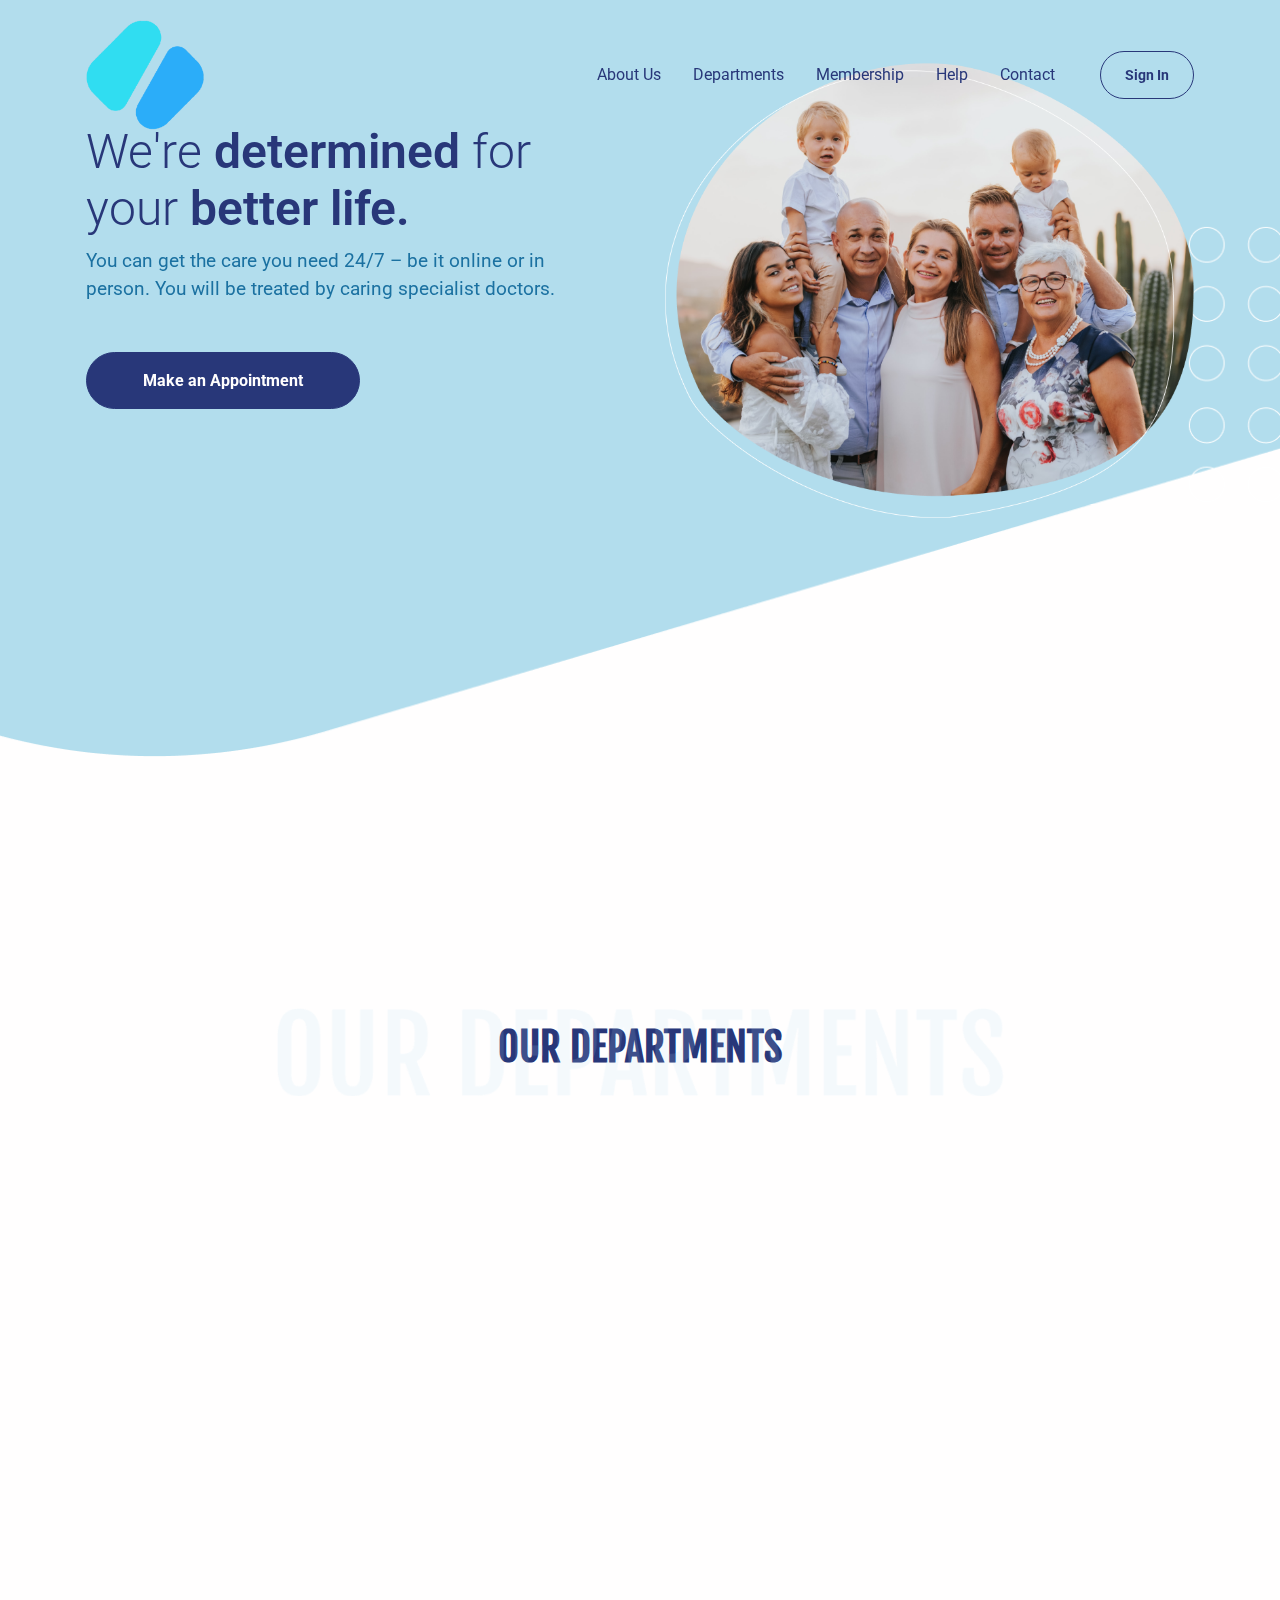
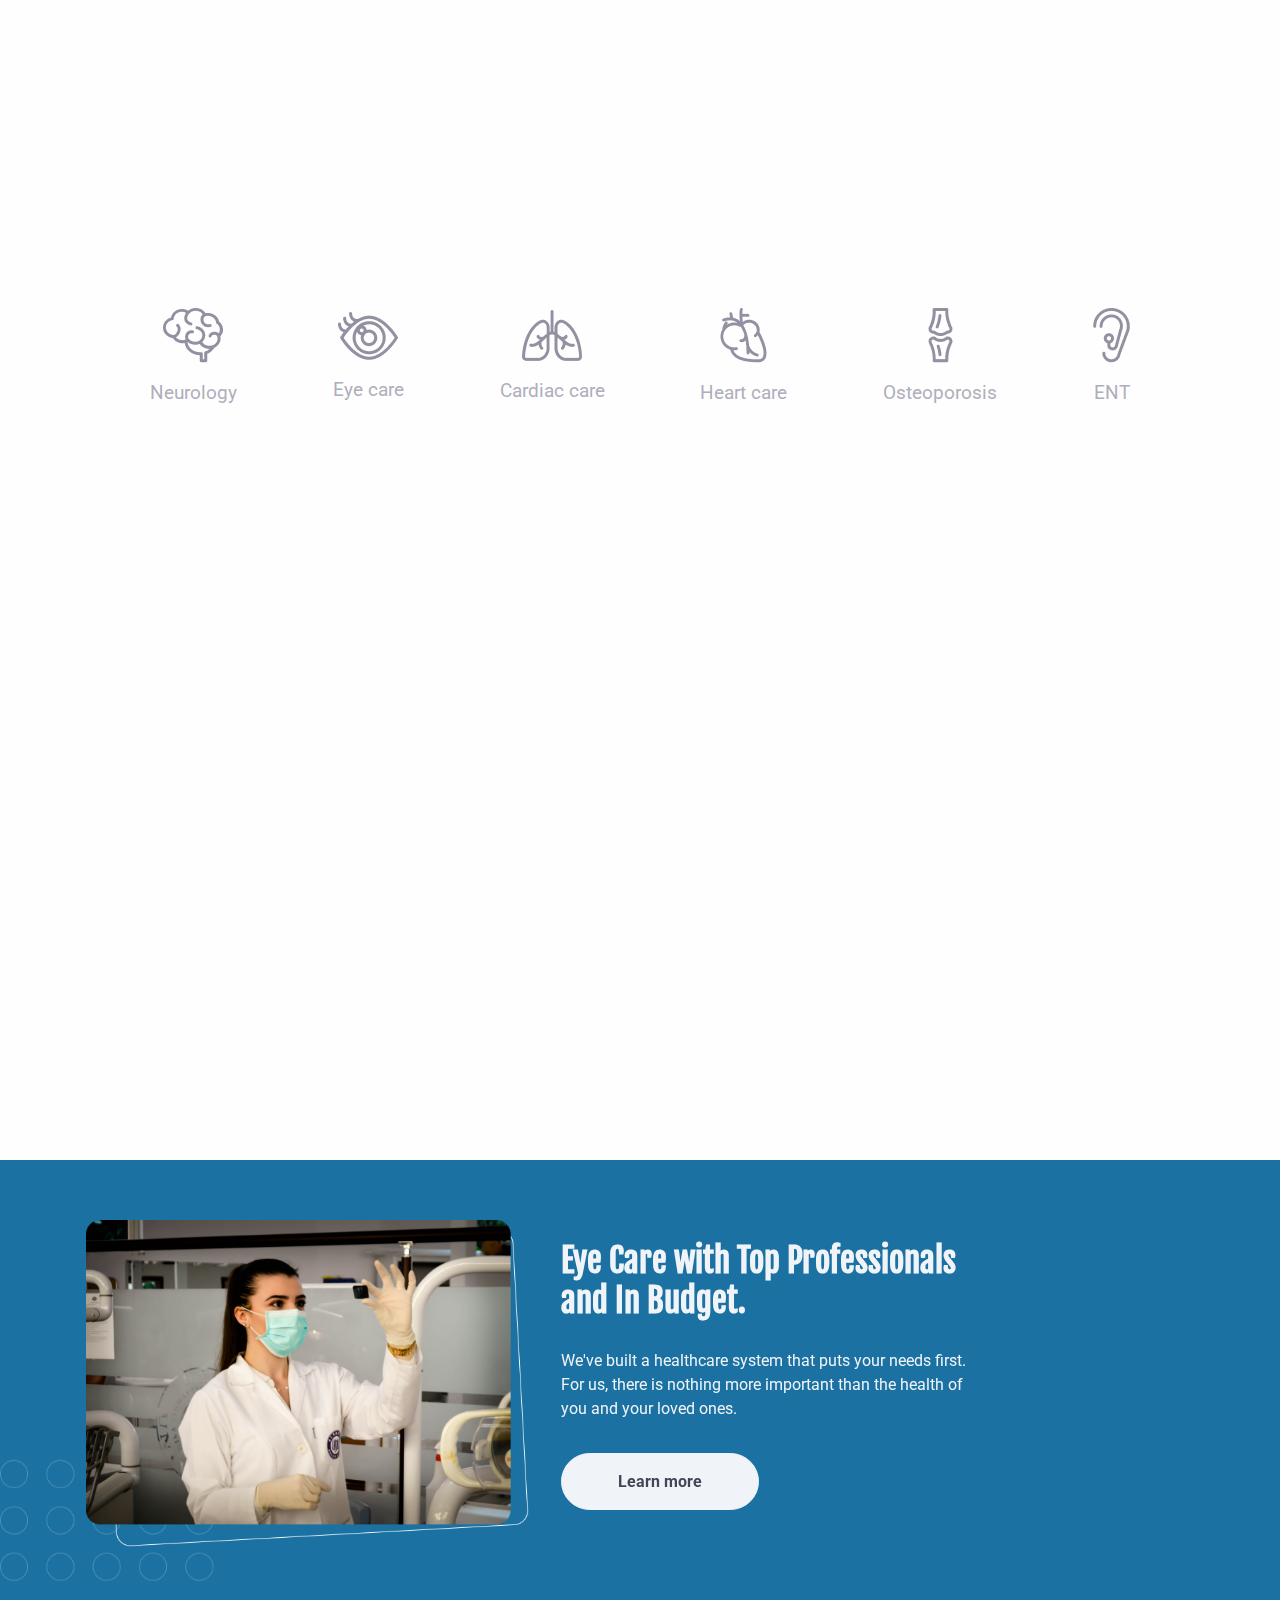
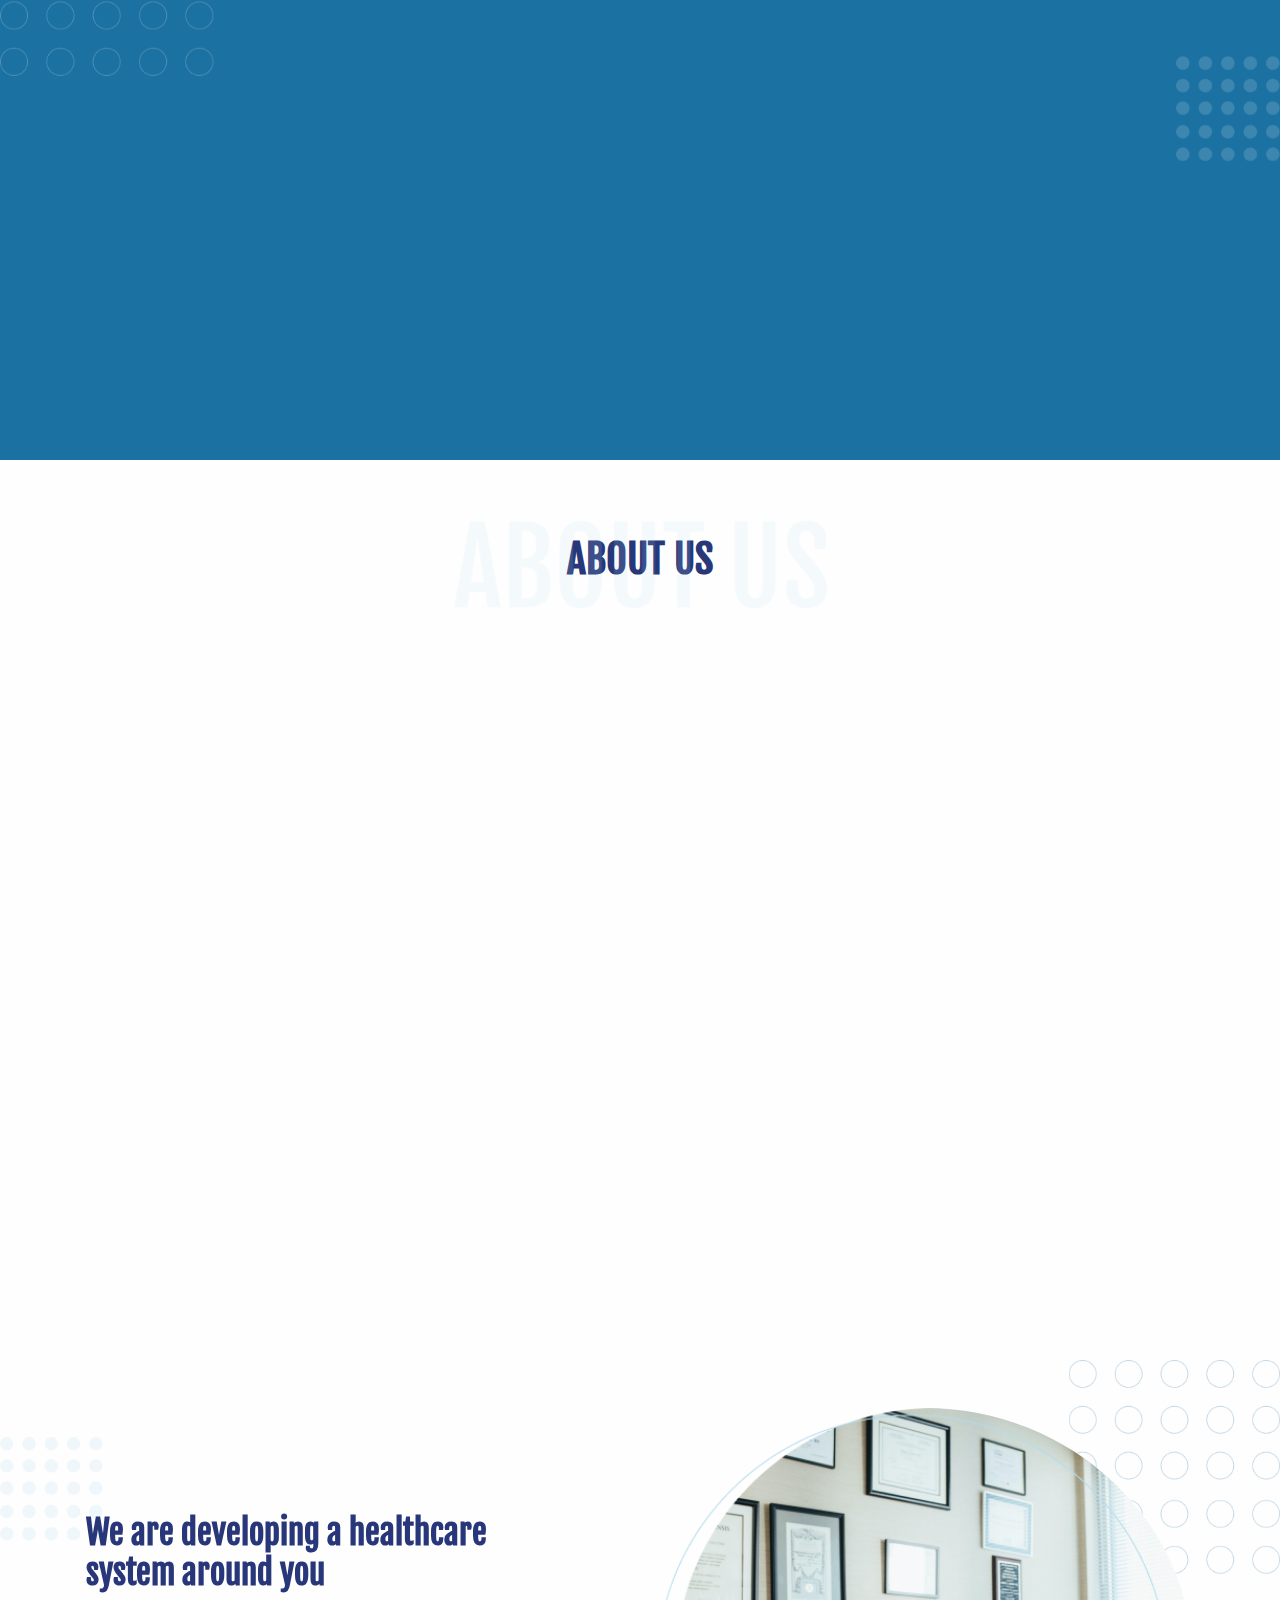
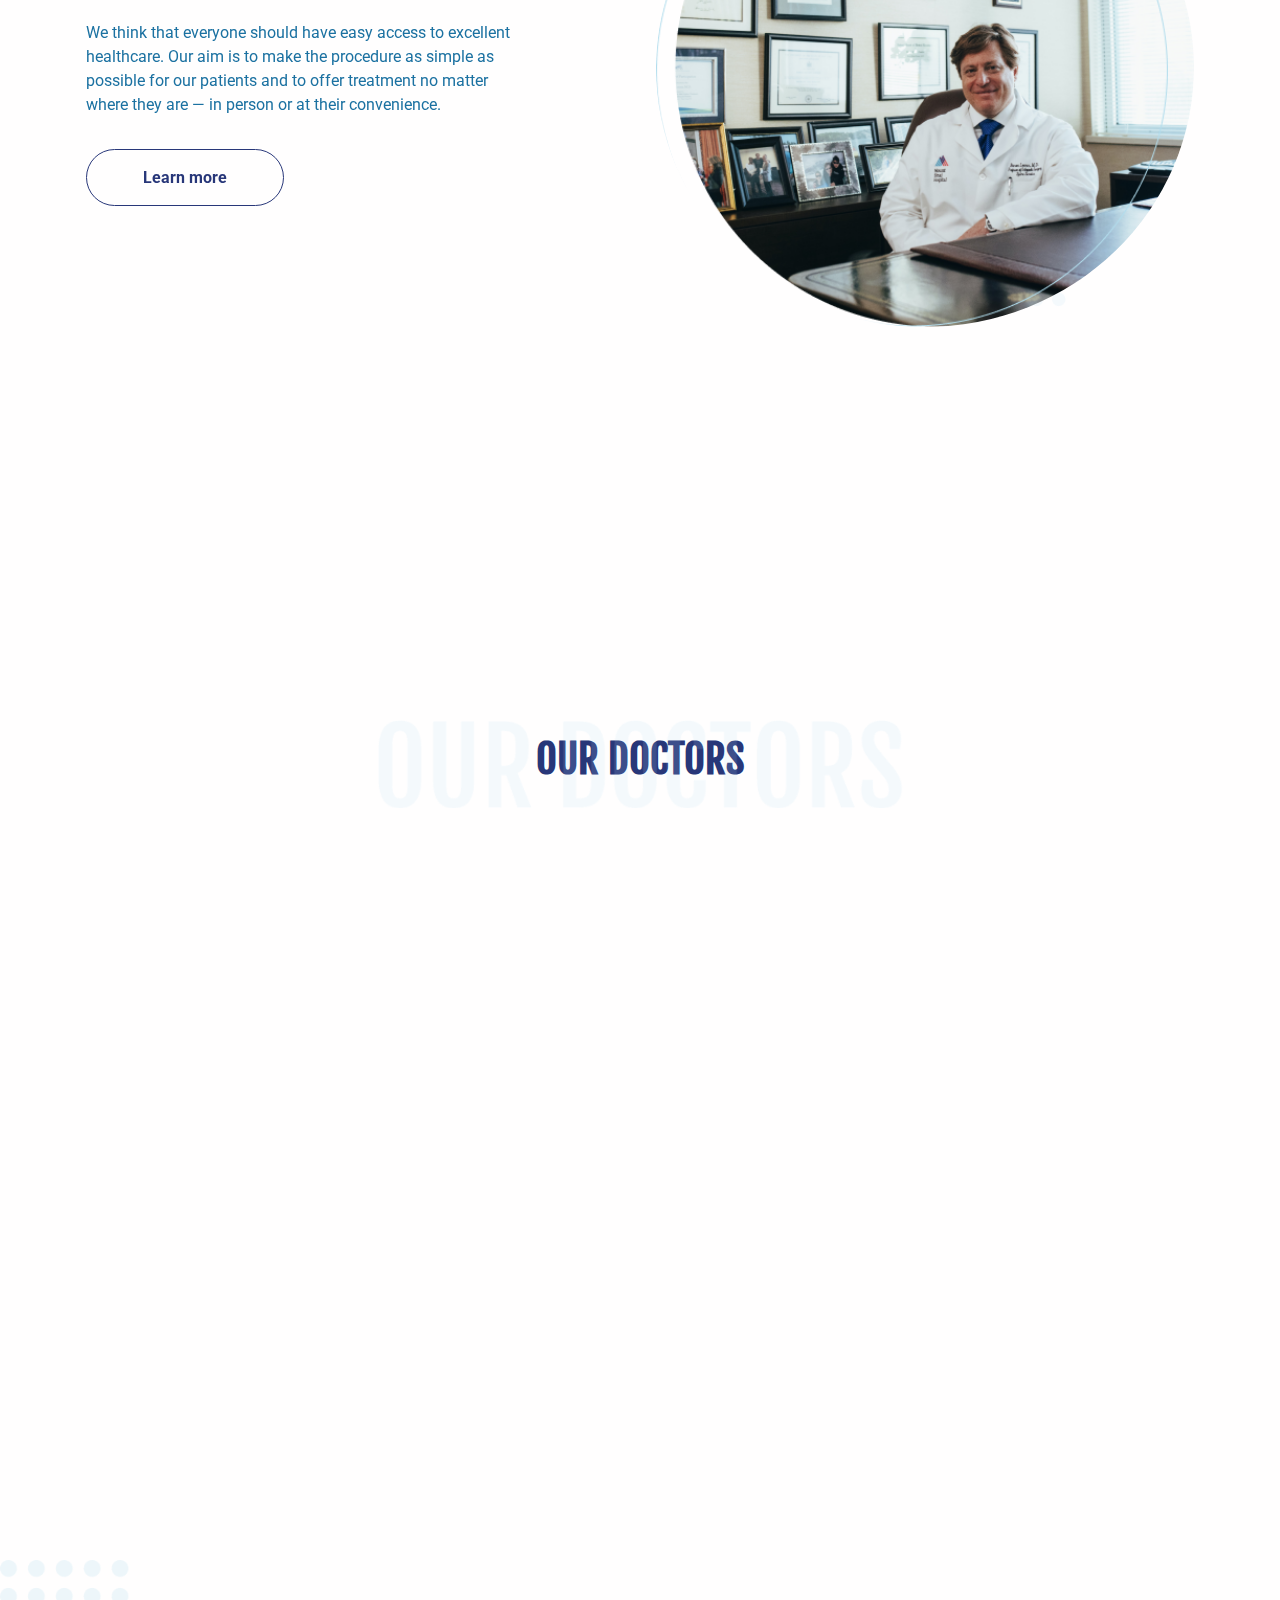
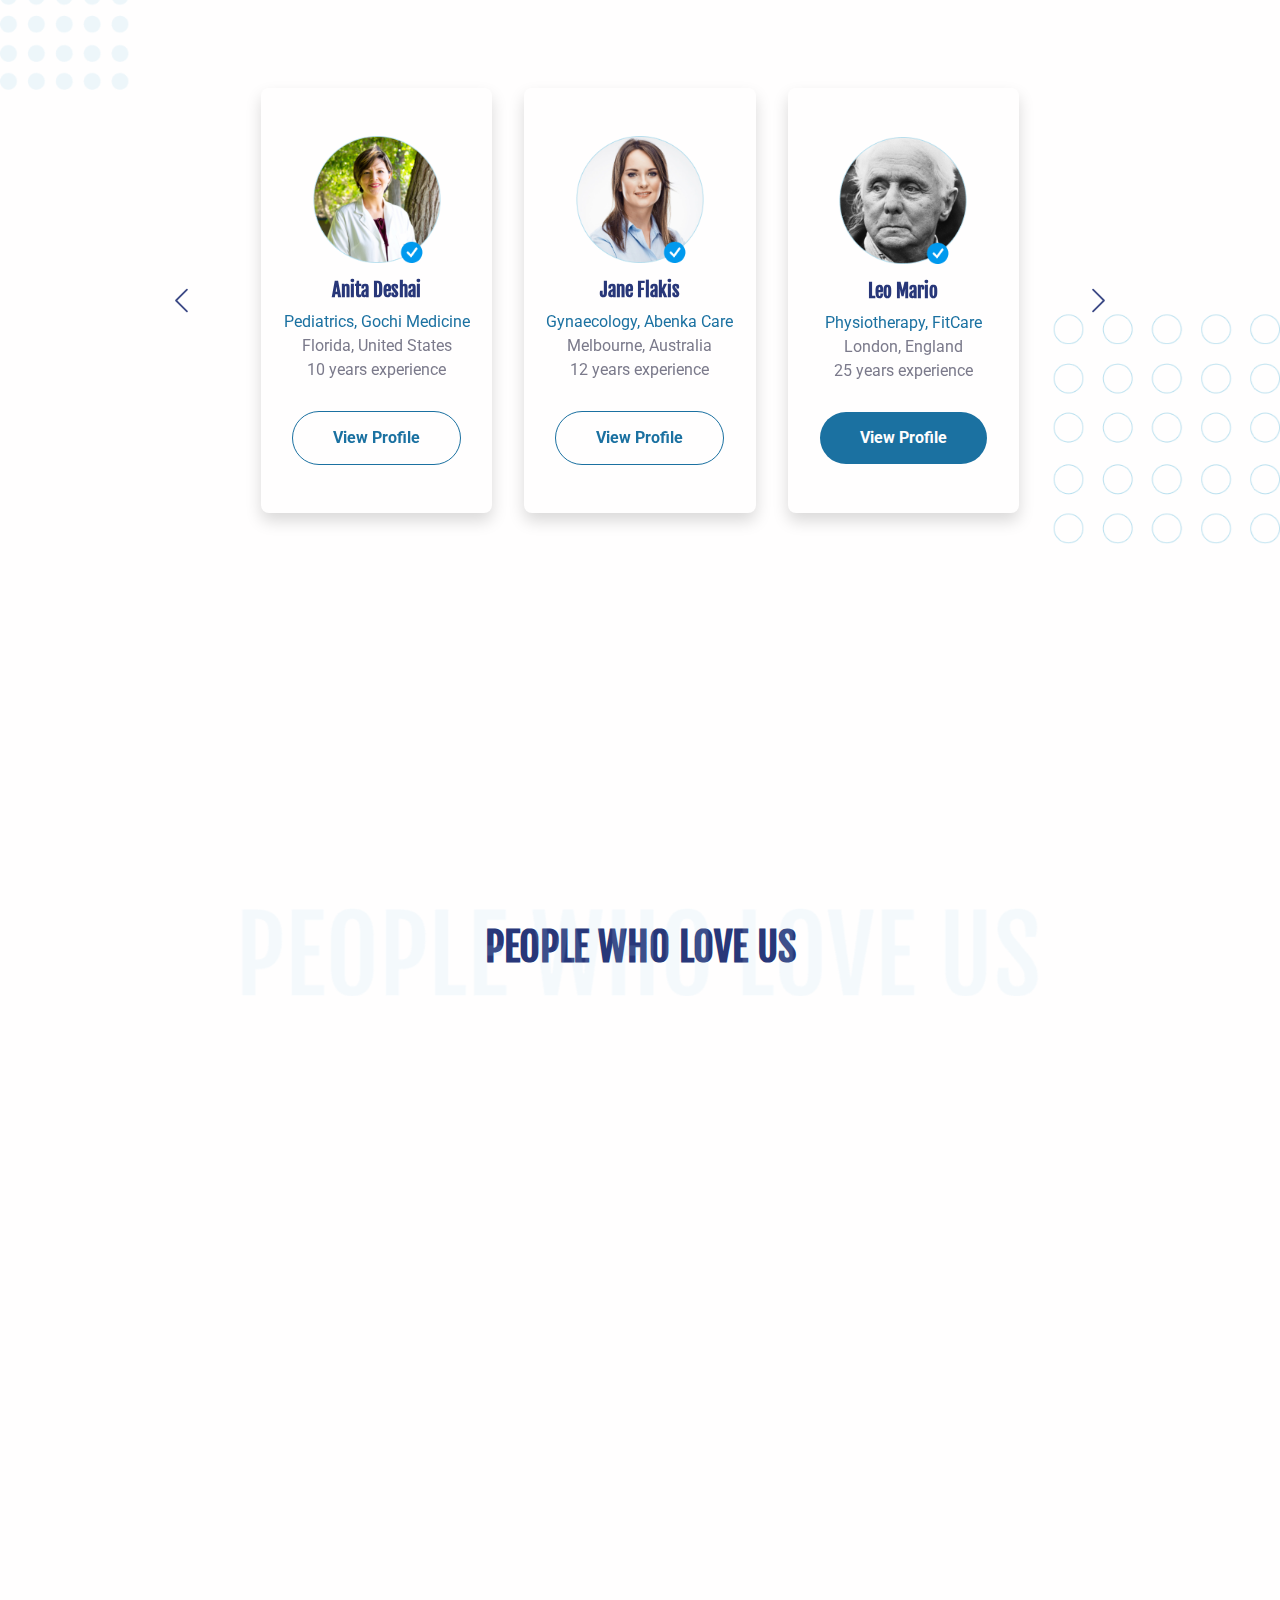
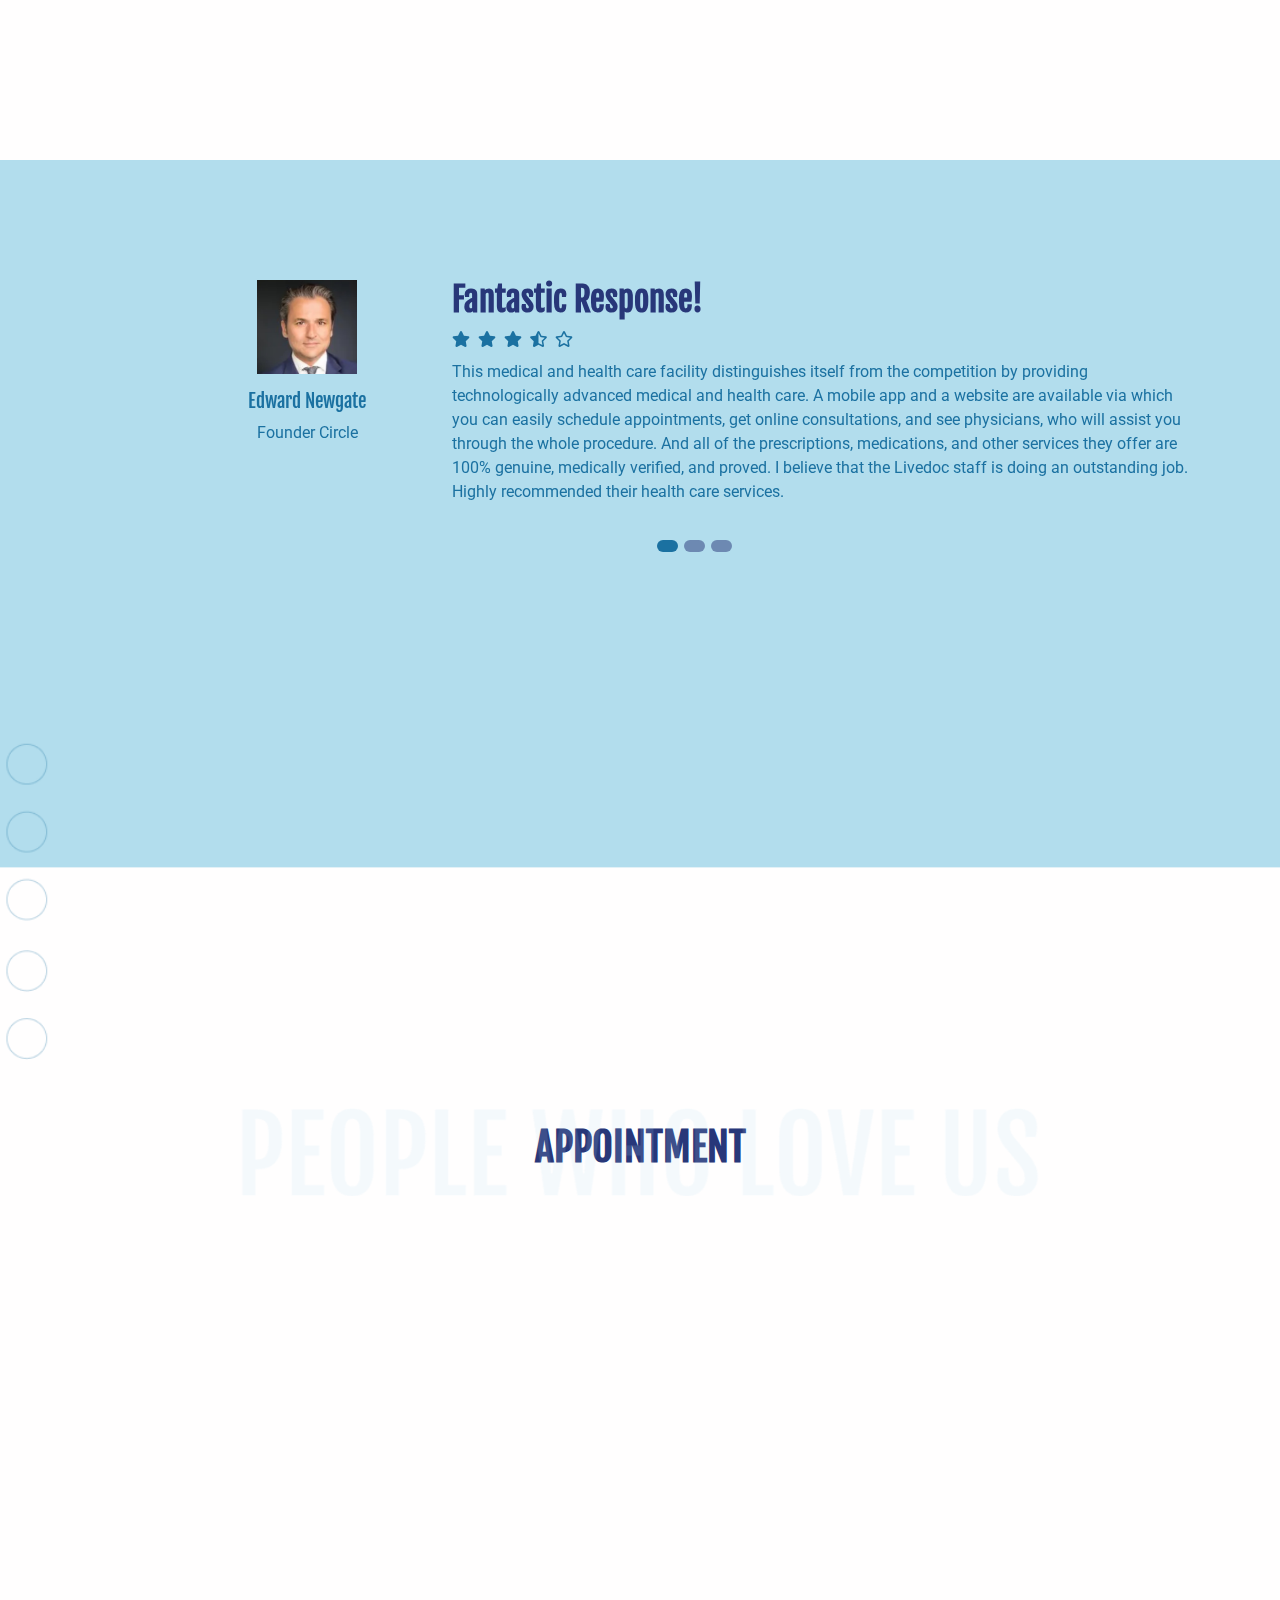
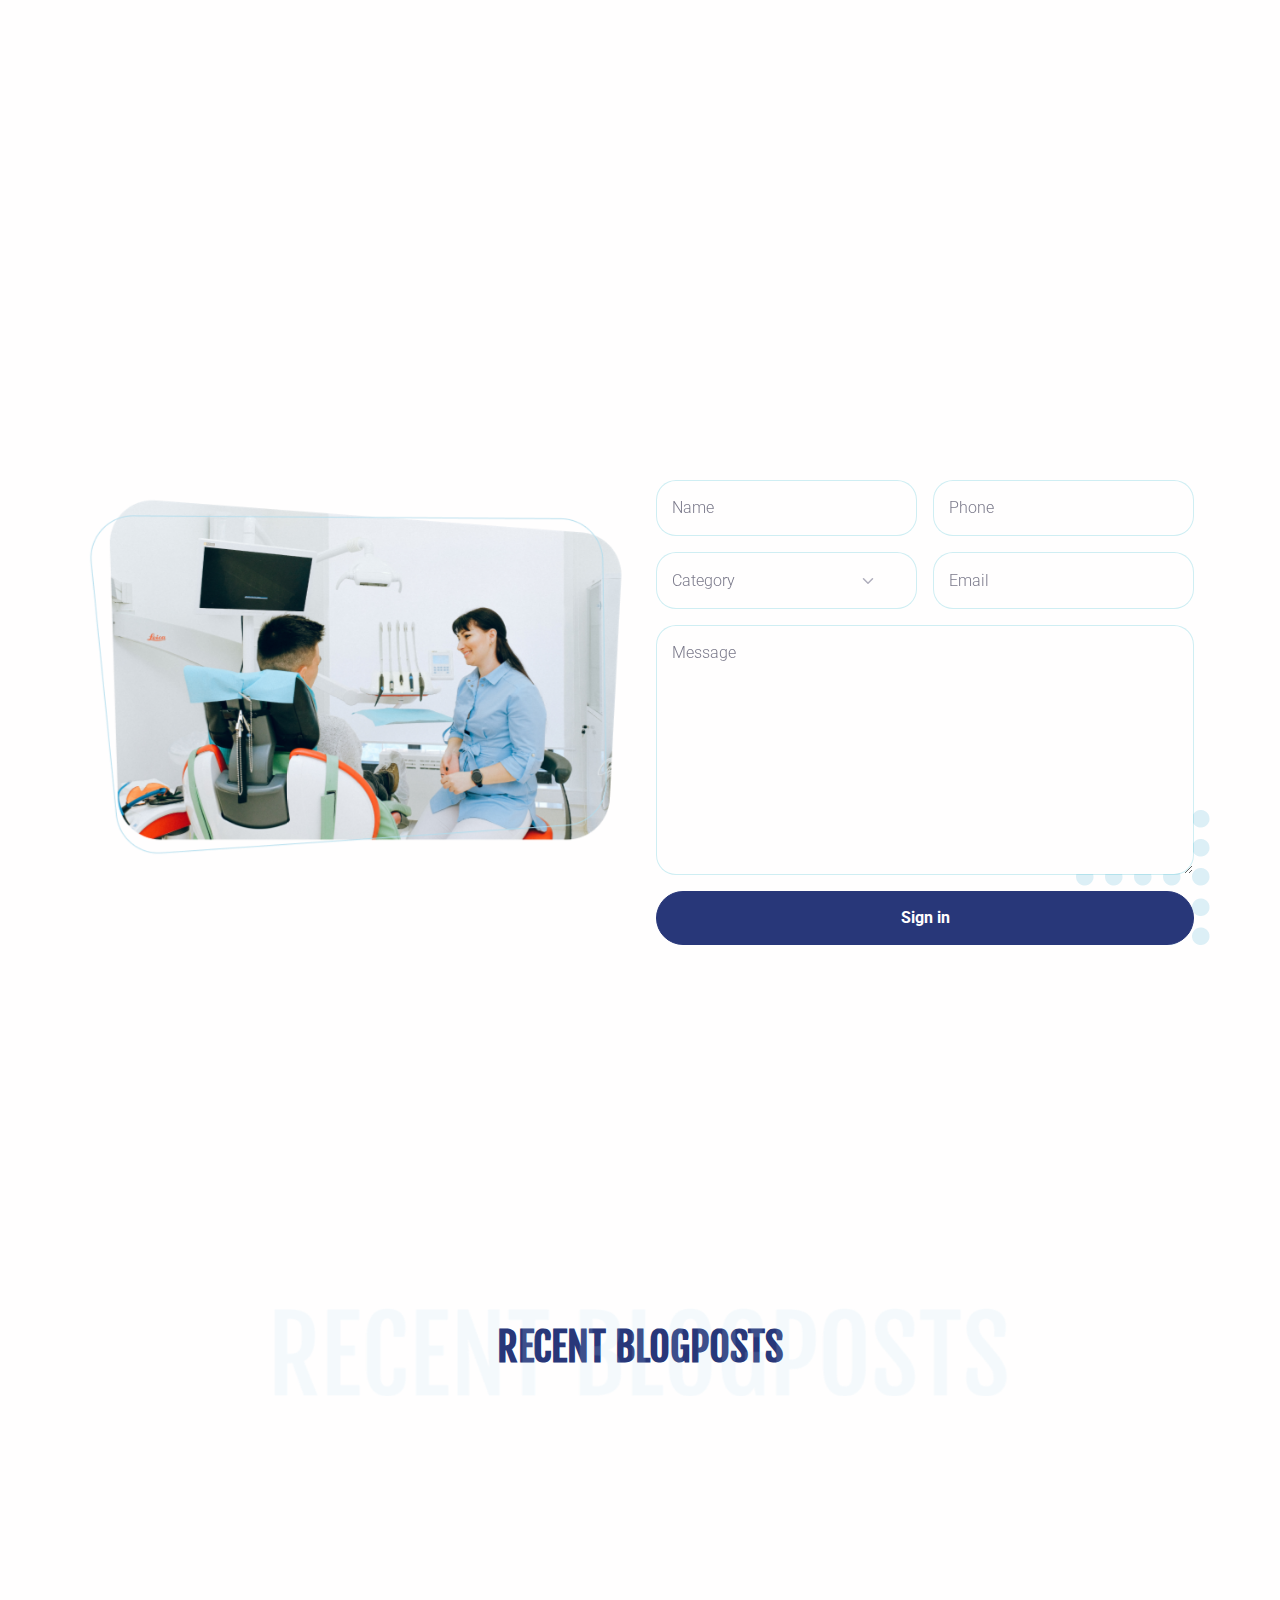
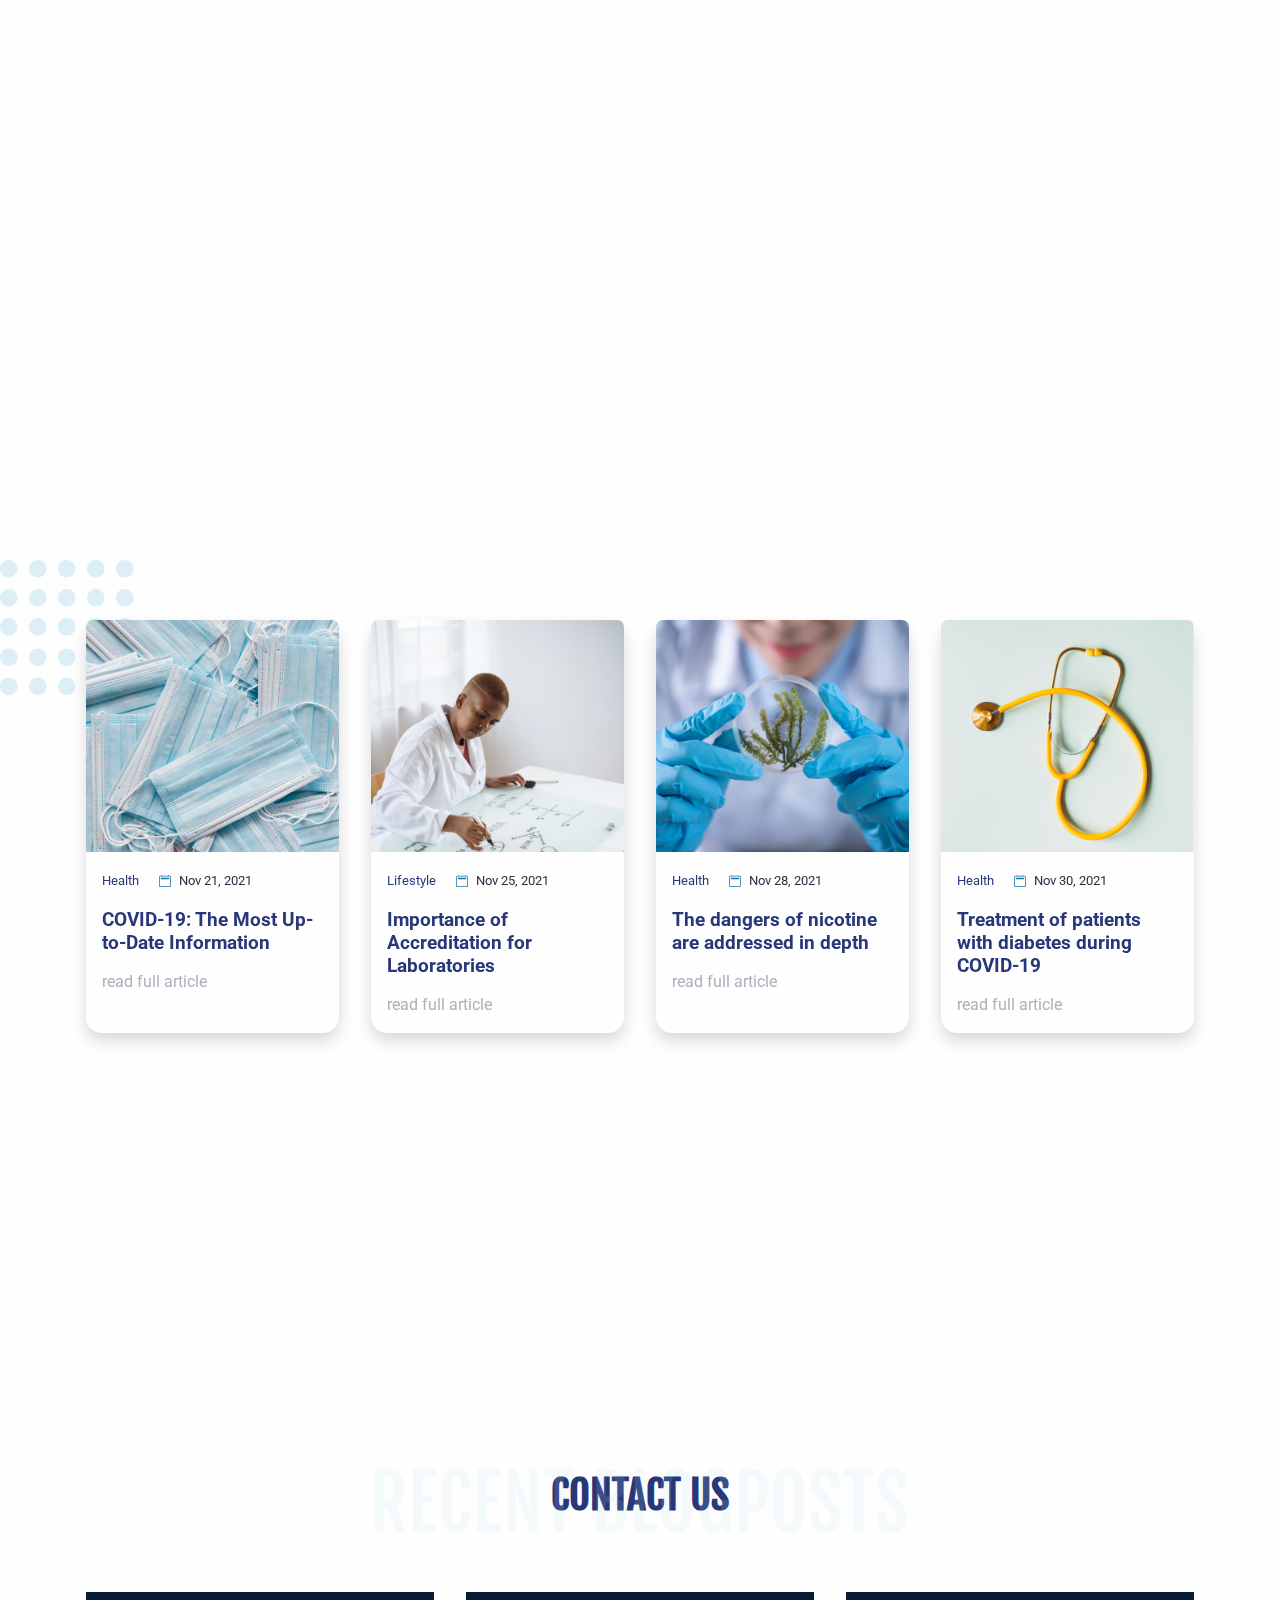
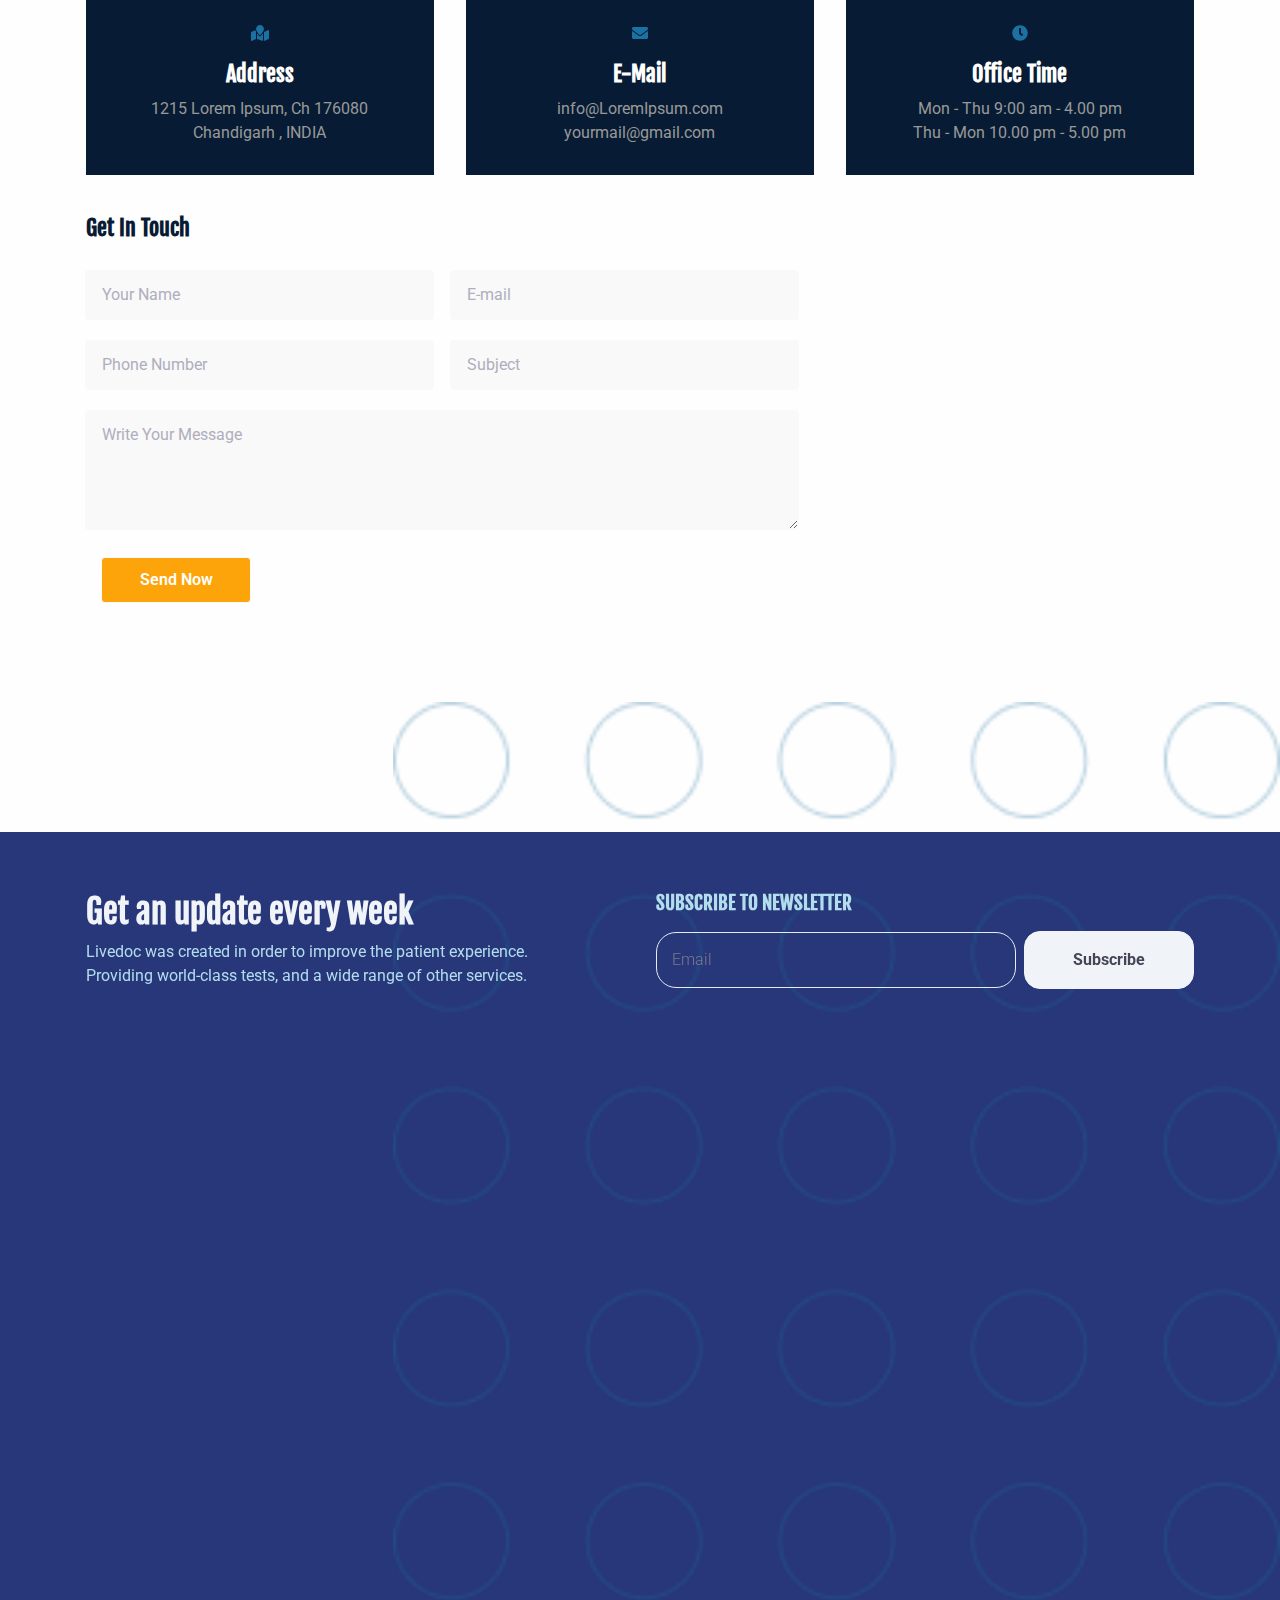
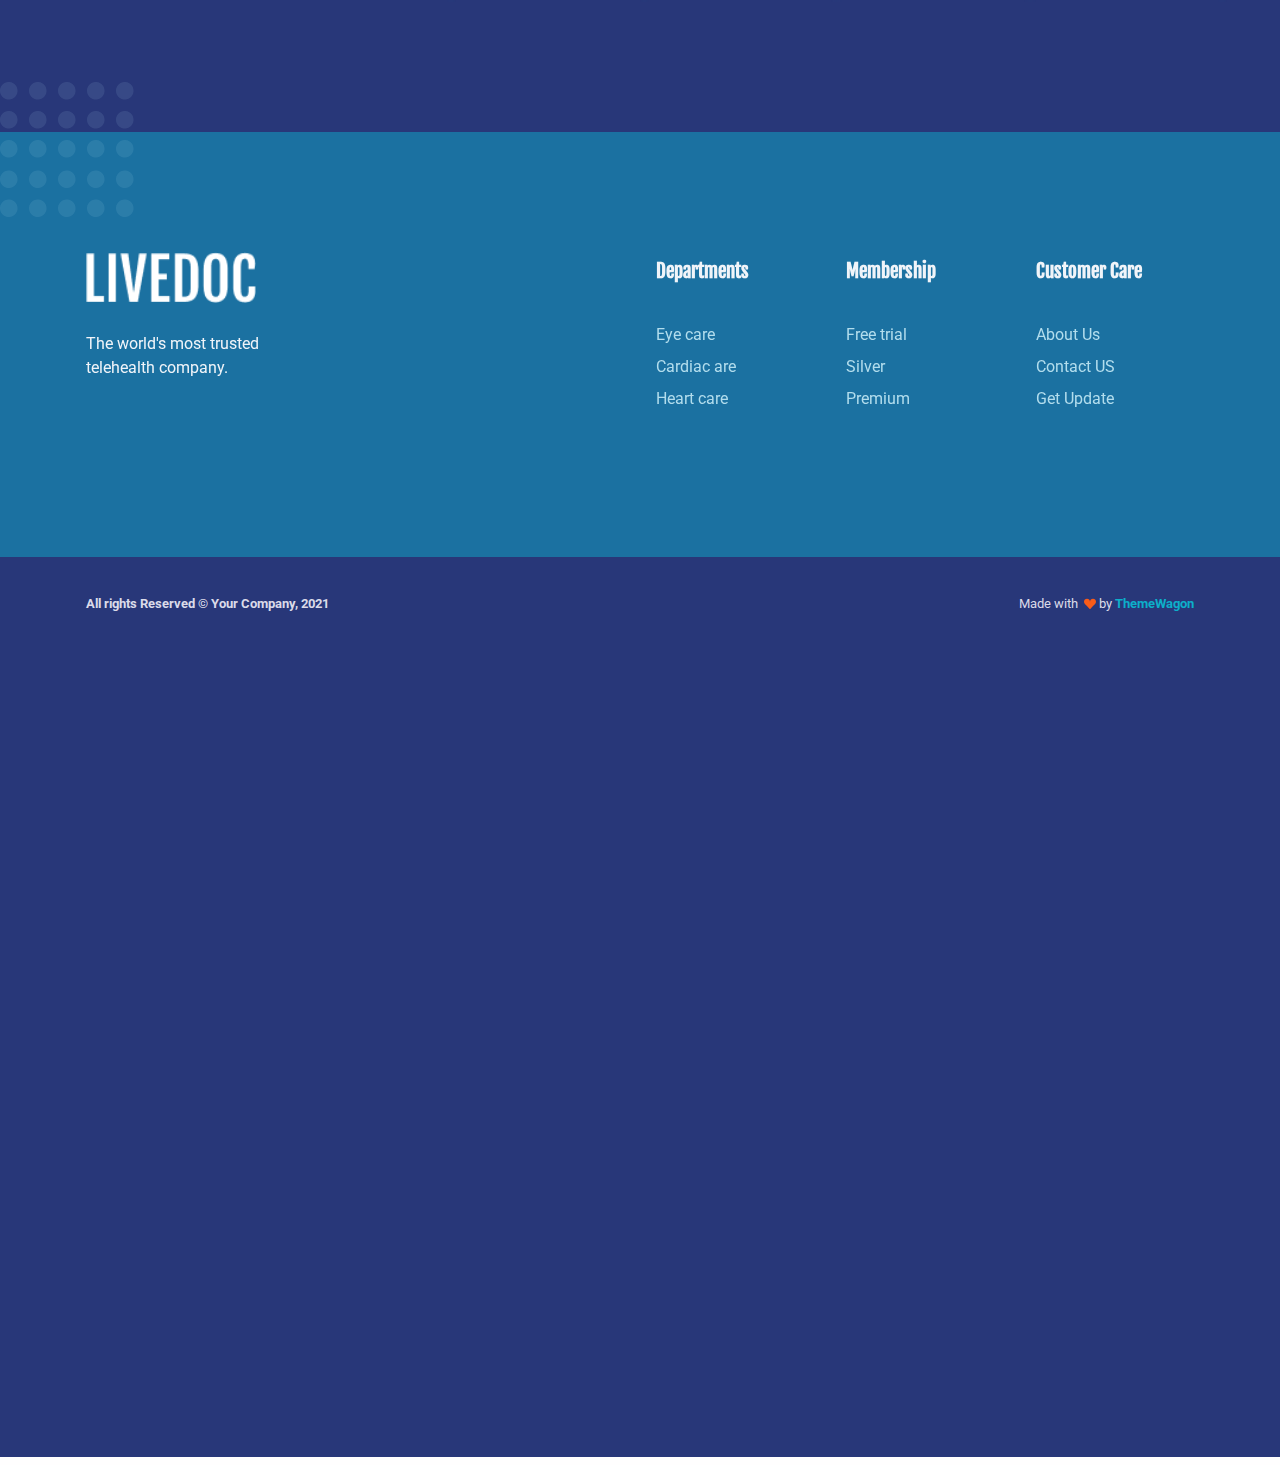
==== commit 5c23239b: "updated contact page" ====
--- a/public/index.html
+++ b/public/index.html
@@ -557,6 +557,8 @@
       <!-- ============================================-->
 
 
+      
+
       <section>
         <div class="bg-holder bg-size" style="background-image:url(assets/img/gallery/dot-bg.png);background-position:top left;background-size:auto;">
         </div>
@@ -611,6 +613,115 @@
           </div>
         </div>
       </section>
+
+       <!-- <section> begin ============================-->
+      <section class="py-2">
+
+        <div class="container">
+          <div class="row">
+            <div class="col-12 py-1">
+              <div class="bg-holder bg-size" style="background-image:url(assets/img/gallery/blog-post.png);background-position:top center;background-size:contain;">
+              </div>
+              <!--/.bg-holder-->
+
+              <h1 class="text-center">CONTACT US</h1>
+            </div>
+          </div>
+        </div>
+
+      <section class="contact-page-sec">
+    <div class="container">
+      <div class="row">
+        <div class="col-md-4">
+          <div class="contact-info">
+            <div class="contact-info-item">
+              <div class="contact-info-icon">
+                <i class="fas fa-map-marked"></i>
+              </div>
+              <div class="contact-info-text">
+                <h2>address</h2>
+                <span>1215 Lorem Ipsum, Ch 176080 </span> 
+                <span>Chandigarh , INDIA</span> 
+              </div>
+            </div>            
+          </div>          
+        </div>          
+        <div class="col-md-4">
+          <div class="contact-info">
+            <div class="contact-info-item">
+              <div class="contact-info-icon">
+                <i class="fas fa-envelope"></i>
+              </div>
+              <div class="contact-info-text">
+                <h2>E-mail</h2>
+                <span>info@LoremIpsum.com</span> 
+                <span>yourmail@gmail.com</span>
+              </div>
+            </div>            
+          </div>                
+        </div>                
+        <div class="col-md-4">
+          <div class="contact-info">
+            <div class="contact-info-item">
+              <div class="contact-info-icon">
+                <i class="fas fa-clock"></i>
+              </div>
+              <div class="contact-info-text">
+                <h2>office time</h2>
+                <span>Mon - Thu  9:00 am - 4.00 pm</span>
+                <span>Thu - Mon  10.00 pm - 5.00 pm</span>
+              </div>
+            </div>            
+          </div>          
+        </div>          
+      </div>
+      <div class="row">
+        <div class="col-md-8">
+          <div class="contact-page-form" method="post">
+            <h2>Get in Touch</h2> 
+            <form action="contact-mail.php" method="post">
+              <div class="row">
+              <div class="col-md-6 col-sm-6 col-xs-12">
+                <div class="single-input-field">
+                  <input type="text" placeholder="Your Name" name="name"/>
+                </div>
+              </div>  
+              <div class="col-md-6 col-sm-6 col-xs-12">
+                <div class="single-input-field">
+                  <input type="email" placeholder="E-mail" name="email" required/>
+                </div>
+              </div>                              
+              <div class="col-md-6 col-sm-6 col-xs-12">
+                <div class="single-input-field">
+                  <input type="text" placeholder="Phone Number" name="phone"/>
+                </div>
+              </div>  
+              <div class="col-md-6 col-sm-6 col-xs-12">
+                <div class="single-input-field">
+                  <input type="text" placeholder="Subject" name="subject"/>
+                </div>
+              </div>                
+              <div class="col-md-12 message-input">
+                <div class="single-input-field">
+                  <textarea  placeholder="Write Your Message" name="message"></textarea>
+                </div>
+              </div>                                                
+              <div class="single-input-fieldsbtn">
+                <input type="submit" value="Send Now"/>
+              </div>                          
+            </div>
+            </form>   
+          </div>      
+        </div>
+        <div class="col-md-4">        
+          <div class="contact-page-map">
+            <iframe src="https://www.google.com/maps/embed?pb=!1m18!1m12!1m3!1d109741.02912911311!2d76.69348873658222!3d30.73506264436677!2m3!1f0!2f0!3f0!3m2!1i1024!2i768!4f13.1!3m3!1m2!1s0x390fed0be66ec96b%3A0xa5ff67f9527319fe!2sChandigarh!5e0!3m2!1sen!2sin!4v1553497921355" width="100%" height="450" frameborder="0" style="border:0" allowfullscreen></iframe>
+          </div>          
+        </div>        
+      </div>
+    </div>
+  </section>
+
       <section class="bg-primary">
         <div class="bg-holder bg-size" style="background-image:url(assets/img/gallery/cta-bg.png);background-position:center right;margin-top:-8.125rem;background-size:contain;">
         </div>
--- a/public/assets/css/theme.css
+++ b/public/assets/css/theme.css
@@ -5,14 +5,14 @@
 /* -------------------------------------------------------------------------- */
 /*                                  Utilities                                 */
 /* -------------------------------------------------------------------------- */
-/*-----------------------------------------------
-|   Bootstrap Styles
+/*-----------------------------------------------
+|   Bootstrap Styles
 -----------------------------------------------*/
-/*!
- * Bootstrap v5.0.0-alpha1 (https://getbootstrap.com/)
- * Copyright 2011-2020 The Bootstrap Authors
- * Copyright 2011-2020 Twitter, Inc.
- * Licensed under MIT (https://github.com/twbs/bootstrap/blob/main/LICENSE)
+/*!
+ * Bootstrap v5.0.0-alpha1 (https://getbootstrap.com/)
+ * Copyright 2011-2020 The Bootstrap Authors
+ * Copyright 2011-2020 Twitter, Inc.
+ * Licensed under MIT (https://github.com/twbs/bootstrap/blob/main/LICENSE)
  */
 :root {
   --bs-blue: #283779;
@@ -17401,11 +17401,11 @@
   }
 }
 
-/*-----------------------------------------------
-|   Theme Styles
+/*-----------------------------------------------
+|   Theme Styles
 -----------------------------------------------*/
-/*-----------------------------------------------
-|   Reboot
+/*-----------------------------------------------
+|   Reboot
 -----------------------------------------------*/
 ::-webkit-input-placeholder {
   opacity: 1;
@@ -17521,8 +17521,8 @@
   word-break: break-word;
 }
 
-/*-----------------------------------------------
-|   Font family
+/*-----------------------------------------------
+|   Font family
 -----------------------------------------------*/
 .font-sans-serif {
   font-family: "Fjalla One", "Open Sans", -apple-system, BlinkMacSystemFont, "Segoe UI", "Helvetica Neue", Arial, sans-serif, "Apple Color Emoji", "Segoe UI Emoji", "Segoe UI Symbol";
@@ -17532,8 +17532,8 @@
   font-family: "Roboto", -apple-system, BlinkMacSystemFont, "Segoe UI", "Helvetica Neue", Arial, sans-serif, "Apple Color Emoji", "Segoe UI Emoji", "Segoe UI Symbol";
 }
 
-/*-----------------------------------------------
-|   Error Page
+/*-----------------------------------------------
+|   Error Page
 -----------------------------------------------*/
 .fs-error {
   font-size: 7rem;
@@ -17545,8 +17545,8 @@
   }
 }
 
-/*-----------------------------------------------
-|   Text alignment
+/*-----------------------------------------------
+|   Text alignment
 -----------------------------------------------*/
 .text-justify {
   text-align: justify !important;
@@ -17556,8 +17556,8 @@
   color: #B2DDED;
 }
 
-/*-----------------------------------------------
-|   Backgrounds
+/*-----------------------------------------------
+|   Backgrounds
 -----------------------------------------------*/
 .bg-holder {
   position: absolute;
@@ -17881,8 +17881,8 @@
   box-shadow: 0px 20px 40px rgba(238, 77, 71, 0.1);
 }
 
-/*-----------------------------------------------
-|   Icons group
+/*-----------------------------------------------
+|   Icons group
 -----------------------------------------------*/
 .icon-group {
   display: -webkit-box;
@@ -17955,8 +17955,8 @@
   margin-right: auto;
 }
 
-/*-----------------------------------------------
-|   Object fit and Z-index
+/*-----------------------------------------------
+|   Object fit and Z-index
 -----------------------------------------------*/
 .fit-cover {
   -o-object-fit: cover;
@@ -17975,8 +17975,8 @@
   z-index: -1;
 }
 
-/*-----------------------------------------------
-|   Sidebar
+/*-----------------------------------------------
+|   Sidebar
 -----------------------------------------------*/
 .sticky-sidebar {
   position: sticky;
@@ -17984,8 +17984,8 @@
   top: 5.3125rem;
 }
 
-/*-----------------------------------------------
-|   Custom circle
+/*-----------------------------------------------
+|   Custom circle
 -----------------------------------------------*/
 .circle-dashed {
   border: 1px dashed #283779;
@@ -18003,8 +18003,8 @@
   height: 3.5rem;
 }
 
-/*-----------------------------------------------
-|   Miscellaneous
+/*-----------------------------------------------
+|   Miscellaneous
 -----------------------------------------------*/
 .hover-text-decoration-none:hover, .hover-text-decoration-none:focus {
   text-decoration: none;
@@ -18040,8 +18040,8 @@
   pointer-events: none;
 }
 
-/*-----------------------------------------------
-|   Outline
+/*-----------------------------------------------
+|   Outline
 -----------------------------------------------*/
 .outline-none {
   outline: none;
@@ -18055,8 +18055,8 @@
   box-shadow: none;
 }
 
-/*-----------------------------------------------
-|   Vertical Line (used in kanban header)
+/*-----------------------------------------------
+|   Vertical Line (used in kanban header)
 -----------------------------------------------*/
 .vertical-line:after {
   position: absolute;
@@ -18207,8 +18207,8 @@
   opacity: 0;
 }
 
-/*-----------------------------------------------
-|   LaslesVPN glow buttons
+/*-----------------------------------------------
+|   LaslesVPN glow buttons
 -----------------------------------------------*/
 .btn-glow {
   position: relative;
@@ -18518,8 +18518,118 @@
   background-color: #F0F4F9;
 }
 
-/*-----------------------------------------------
-|   User Styles
+/*-----------------------------------------------
+|   User Styles
 -----------------------------------------------*/
 
 /*# sourceMappingURL=theme.css.map */
+
+        section {
+            padding: 60px 0;
+            min-height: 100vh;
+        }
+.contact-info {
+  display: inline-block;
+  width: 100%;
+  text-align: center;
+      margin-bottom: 10px;
+}
+.contact-info-icon {
+margin-bottom: 15px;
+}
+.contact-info-item {
+  background: #071c34;
+  padding: 30px 0px;
+}
+.contact-page-sec .contact-page-form h2 {
+  color: #071c34;
+  text-transform: capitalize;
+  font-size: 22px;
+  font-weight: 700;
+}
+.contact-page-form .col-md-6.col-sm-6.col-xs-12 {
+  padding-left: 0;
+}  
+.contact-page-form.contact-form input {
+  margin-bottom: 5px;
+}  
+.contact-page-form.contact-form textarea {
+  height: 110px;
+}
+.contact-page-form.contact-form input[type="submit"] {
+  background: #071c34;
+  width: 150px;
+  border-color: #071c34;
+}
+.contact-info-icon i {
+  font-size: 48px;
+  color: #fda40b;
+}
+.contact-info-text p{margin-bottom:0px;}
+.contact-info-text h2 {
+  color: #fff;
+  font-size: 22px;
+  text-transform: capitalize;
+  font-weight: 600;
+  margin-bottom: 10px;
+}
+.contact-info-text span {
+  color: #999999;
+  font-size: 16px;
+  font-weight: ;
+  display: inline-block;
+  width: 100%;
+}
+
+.contact-page-form input {
+  background: #f9f9f9 none repeat scroll 0 0;
+  border: 1px solid #f9f9f9;
+  margin-bottom: 20px;
+  padding: 12px 16px;
+  width: 100%;
+  border-radius: 4px;
+}
+
+.contact-page-form .message-input {
+display: inline-block;
+width: 100%;
+padding-left: 0;
+}
+.single-input-field textarea {
+  background: #f9f9f9 none repeat scroll 0 0;
+  border: 1px solid #f9f9f9;
+  width: 100%;
+  height: 120px;
+  padding: 12px 16px;
+  border-radius: 4px;
+}
+.single-input-fieldsbtn input[type="submit"] {
+  background: #fda40b none repeat scroll 0 0;
+  color: #fff;
+  display: inline-block;
+  font-weight: 600;
+  padding: 10px 0;
+  text-transform: capitalize;
+  width: 150px;
+  margin-top: 20px;
+  font-size: 16px;
+}
+.single-input-fieldsbtn input[type="submit"]:hover{background:#071c34;transition: all 0.4s ease-in-out 0s;border-color:#071c34}
+.single-input-field  h4 {
+  color: #464646;
+  text-transform: capitalize;
+  font-size: 14px;
+}
+
+.contact-page-form {
+  display: inline-block;
+  width: 100%;
+  margin-top: 30px;
+}
+
+.contact-page-map {
+  margin-top: 36px;
+}
+.contact-page-form form {
+    padding: 20px 15px 0;
+}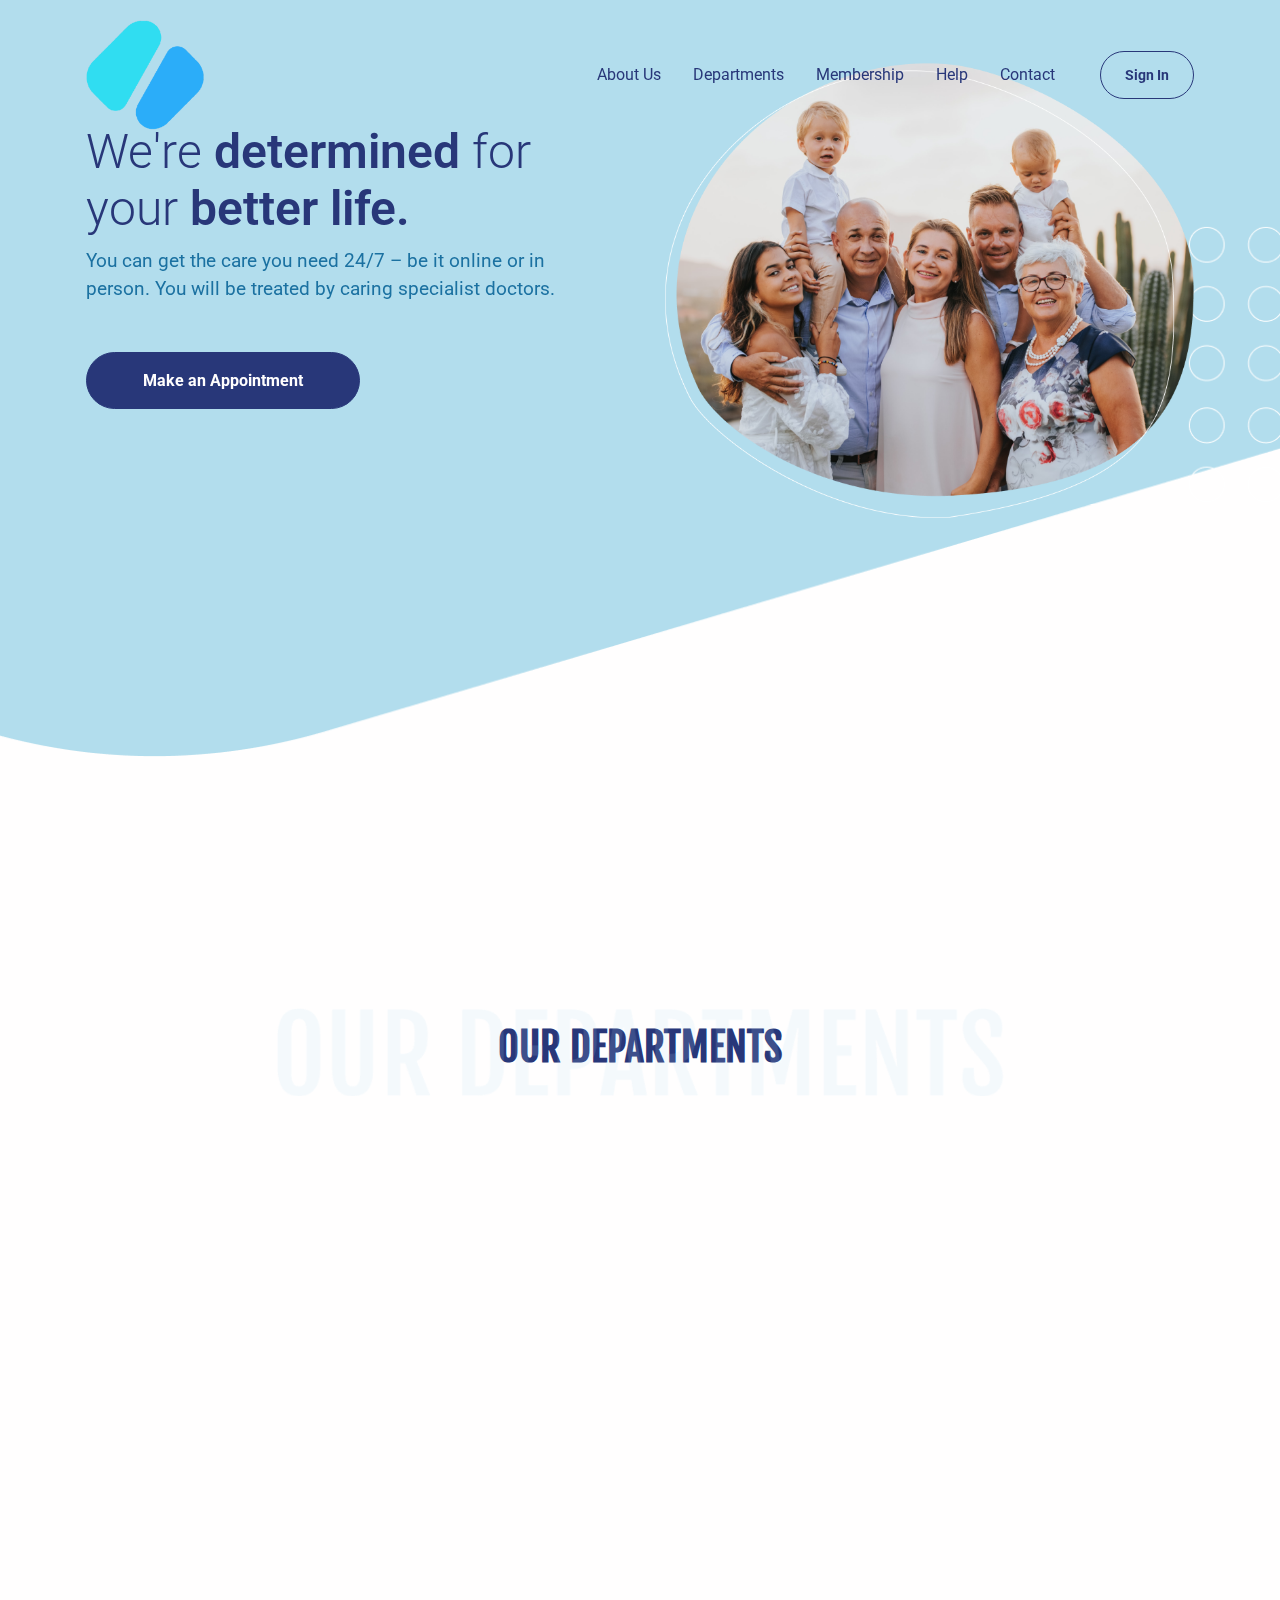
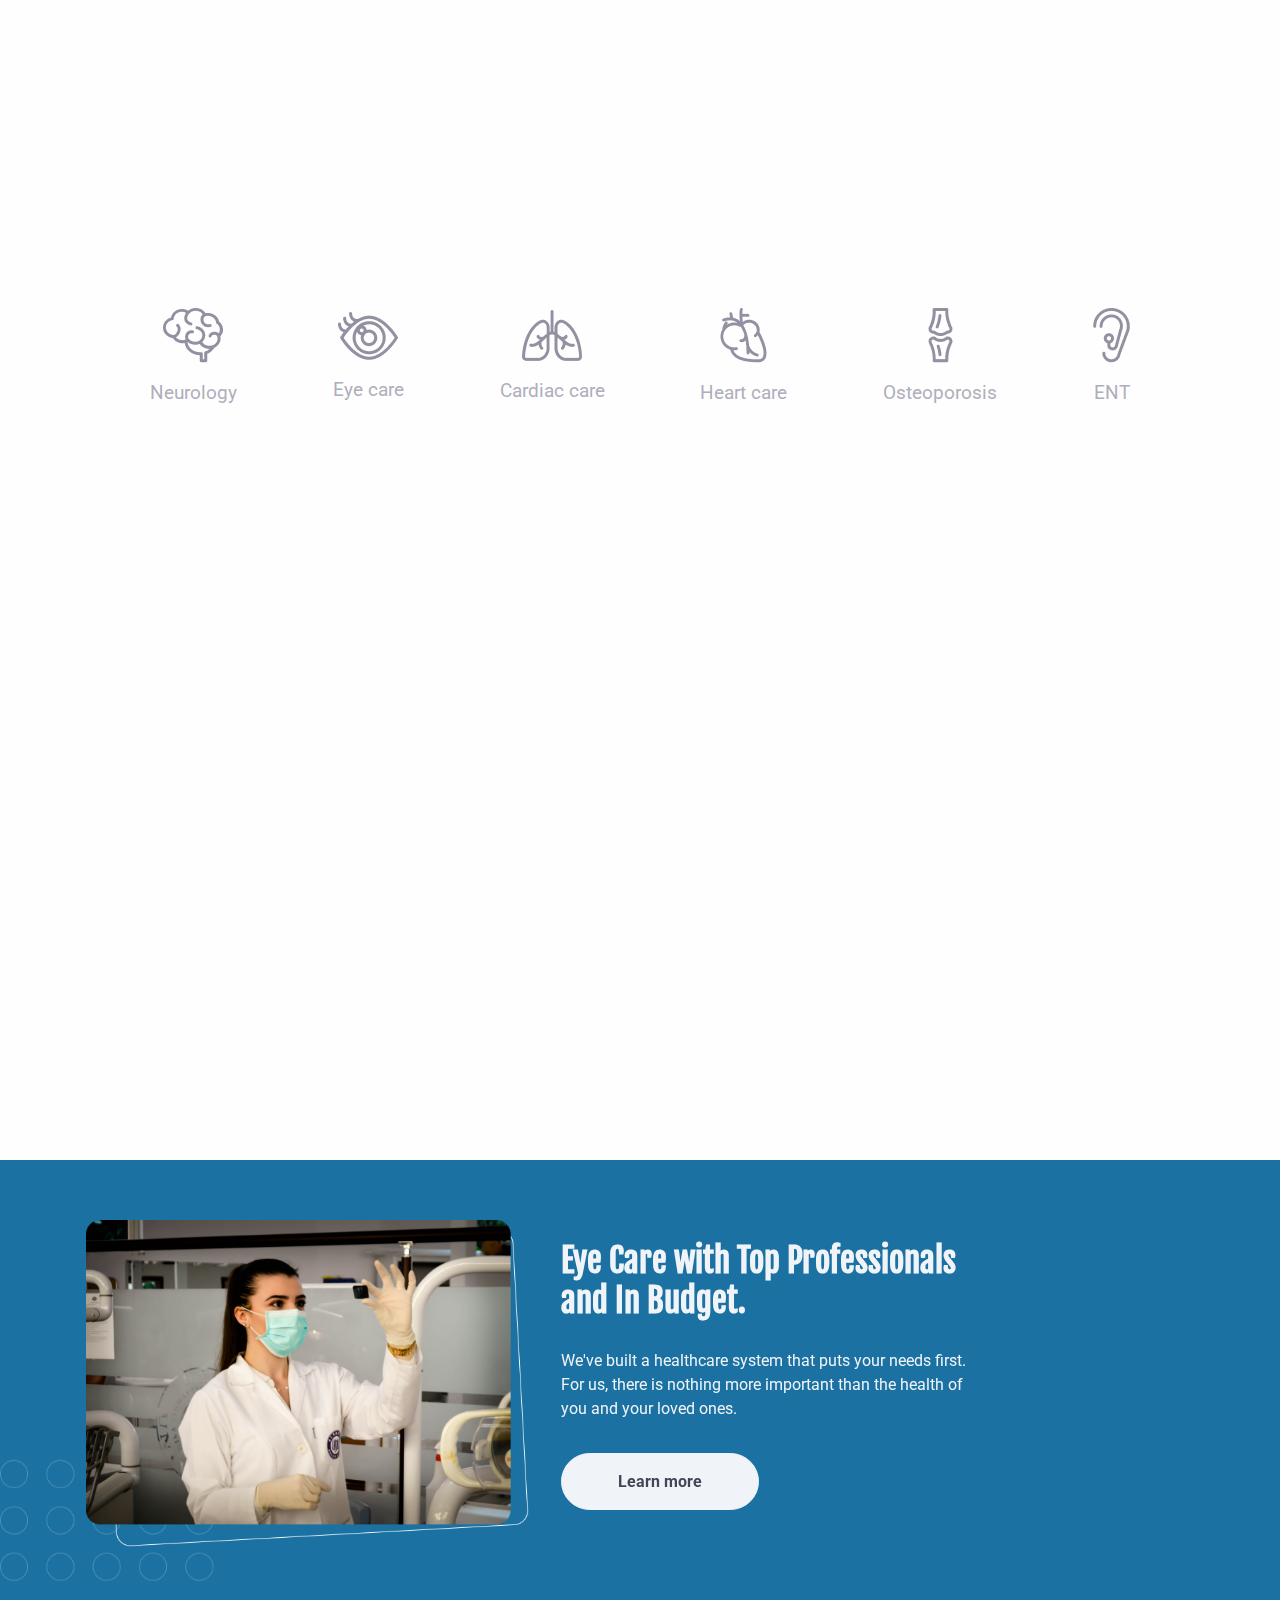
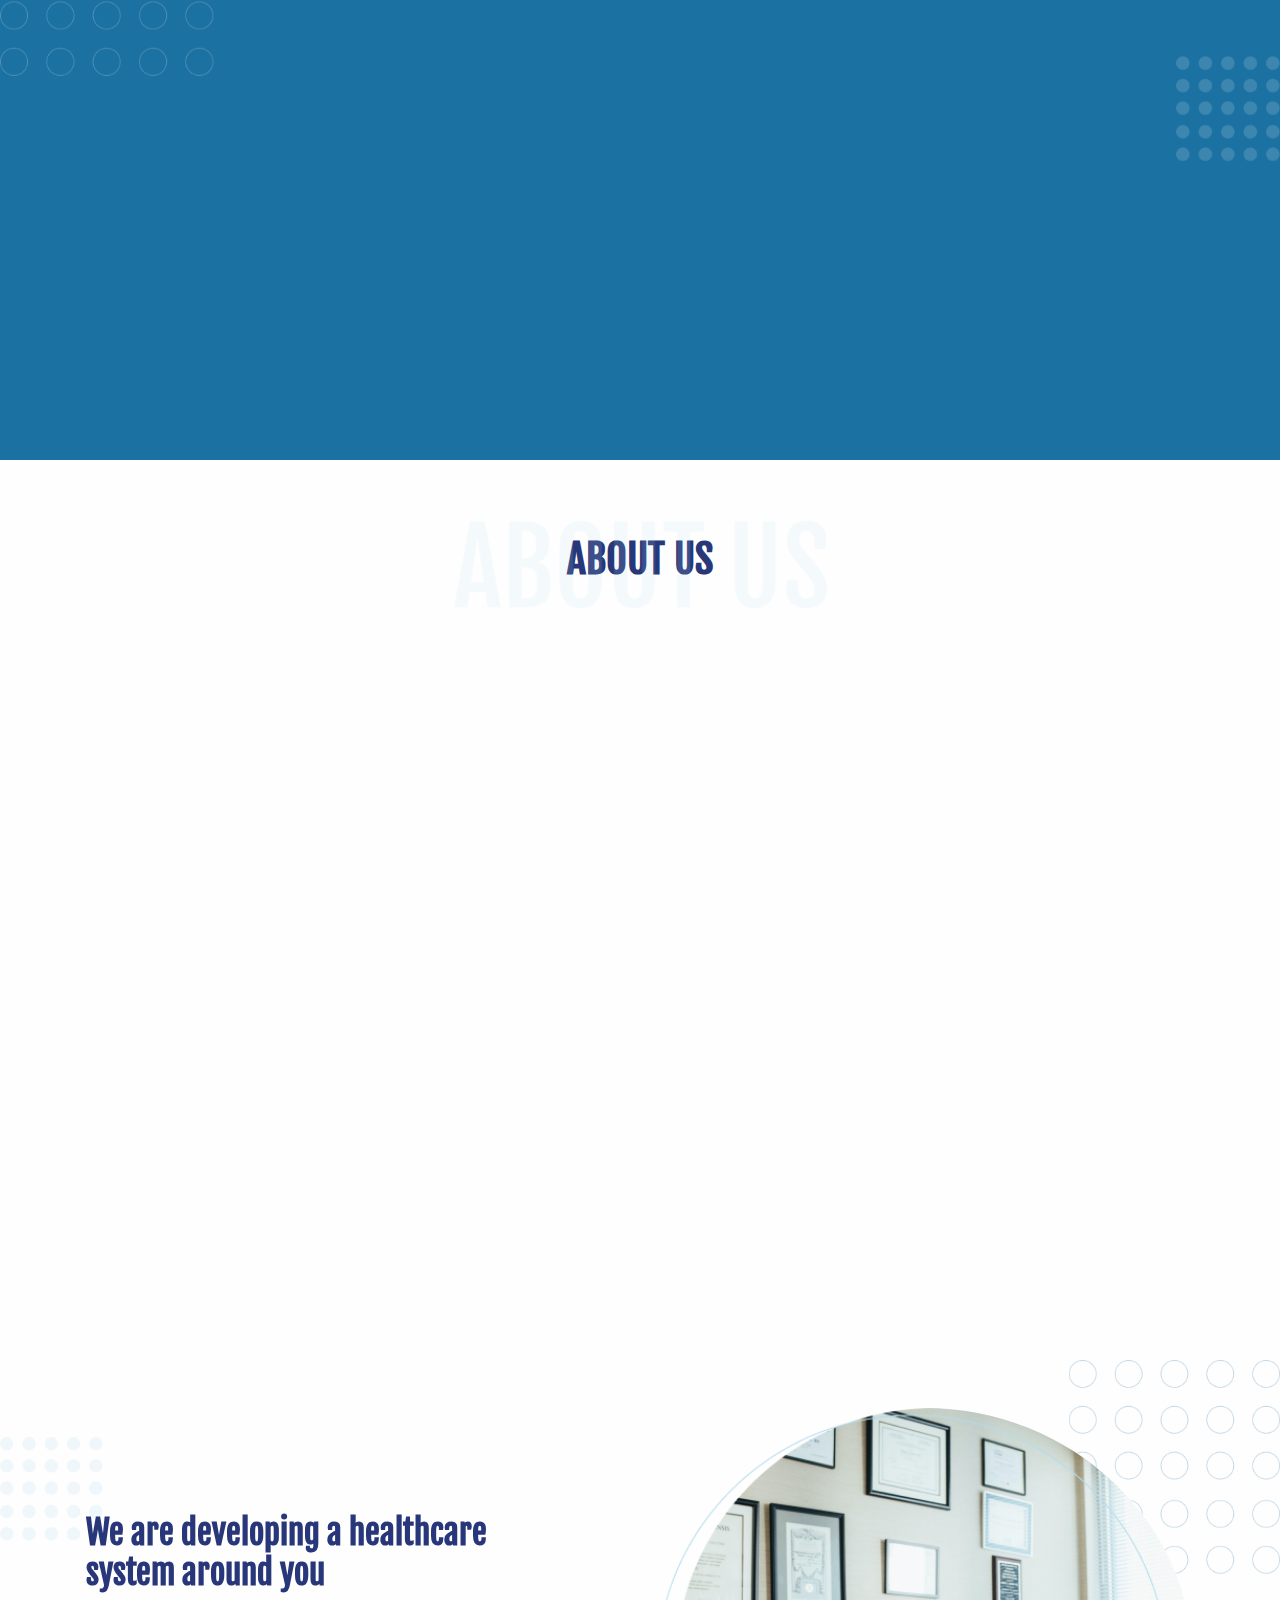
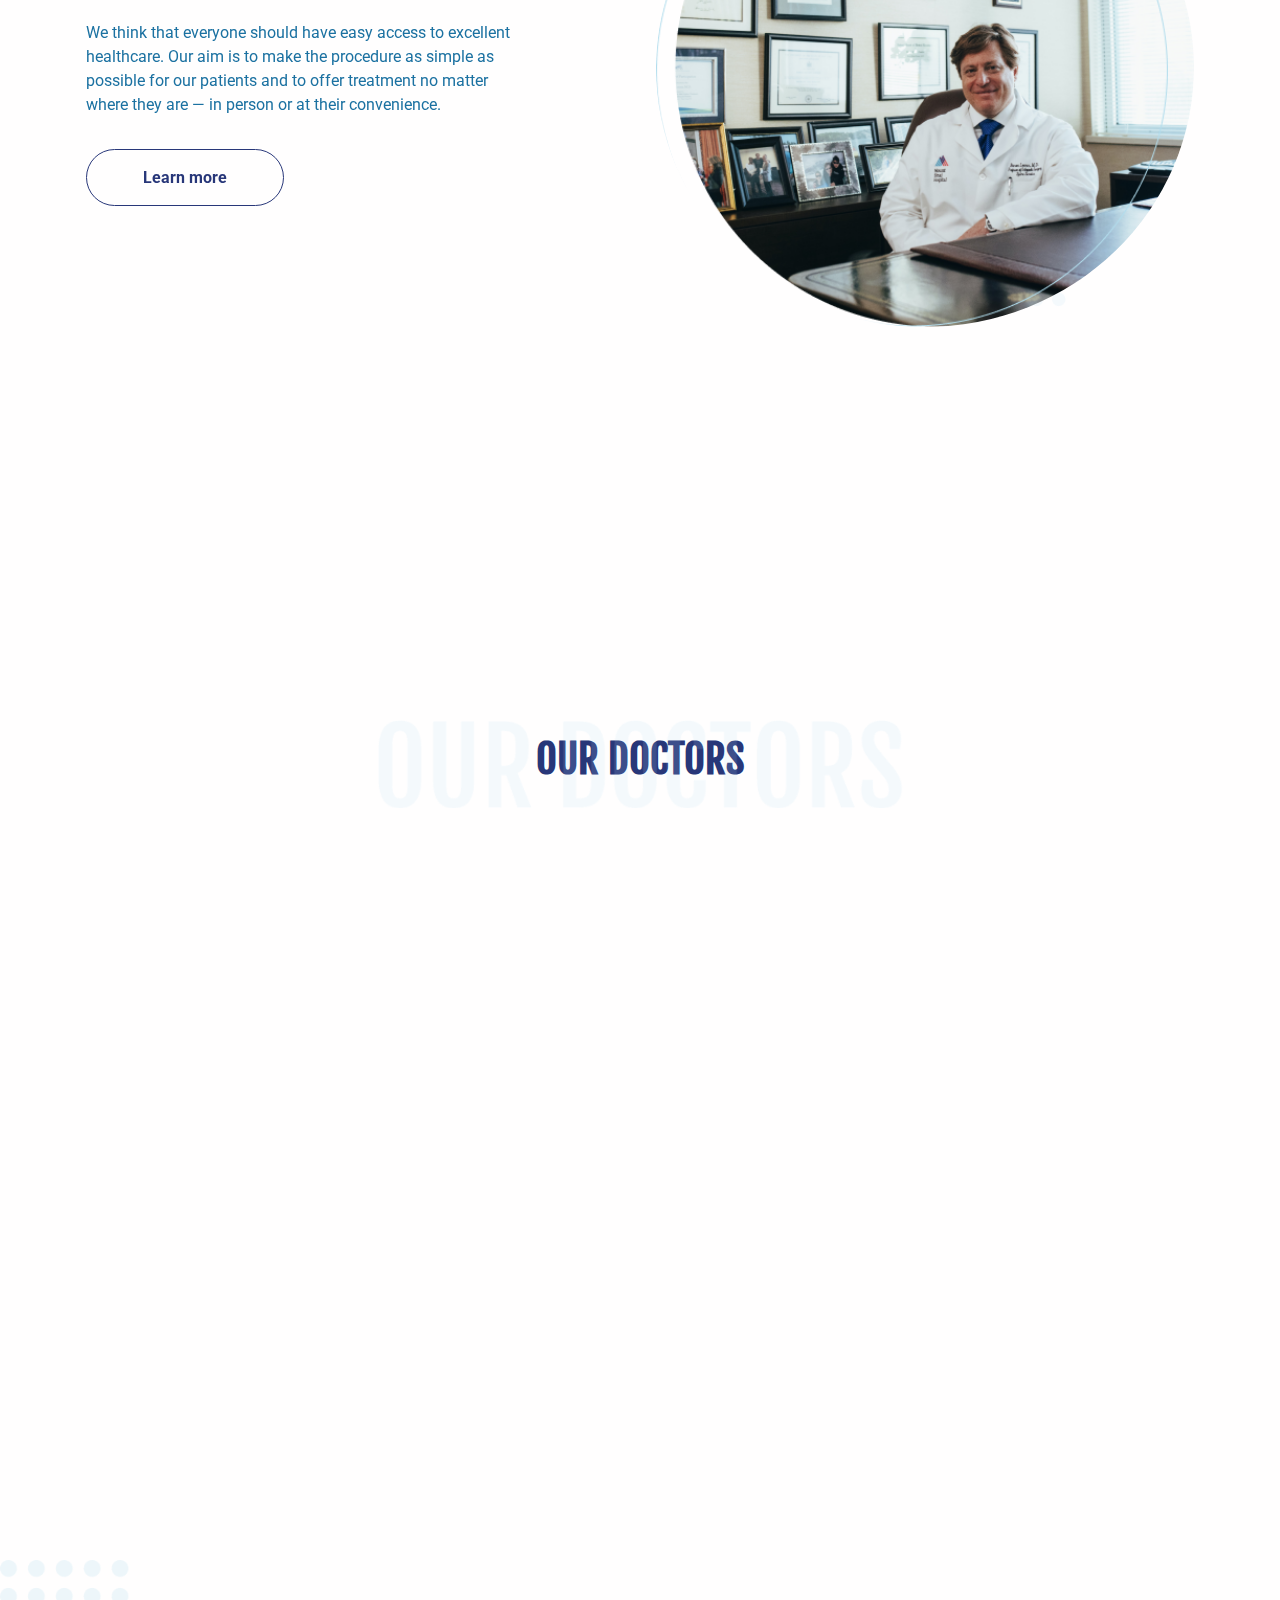
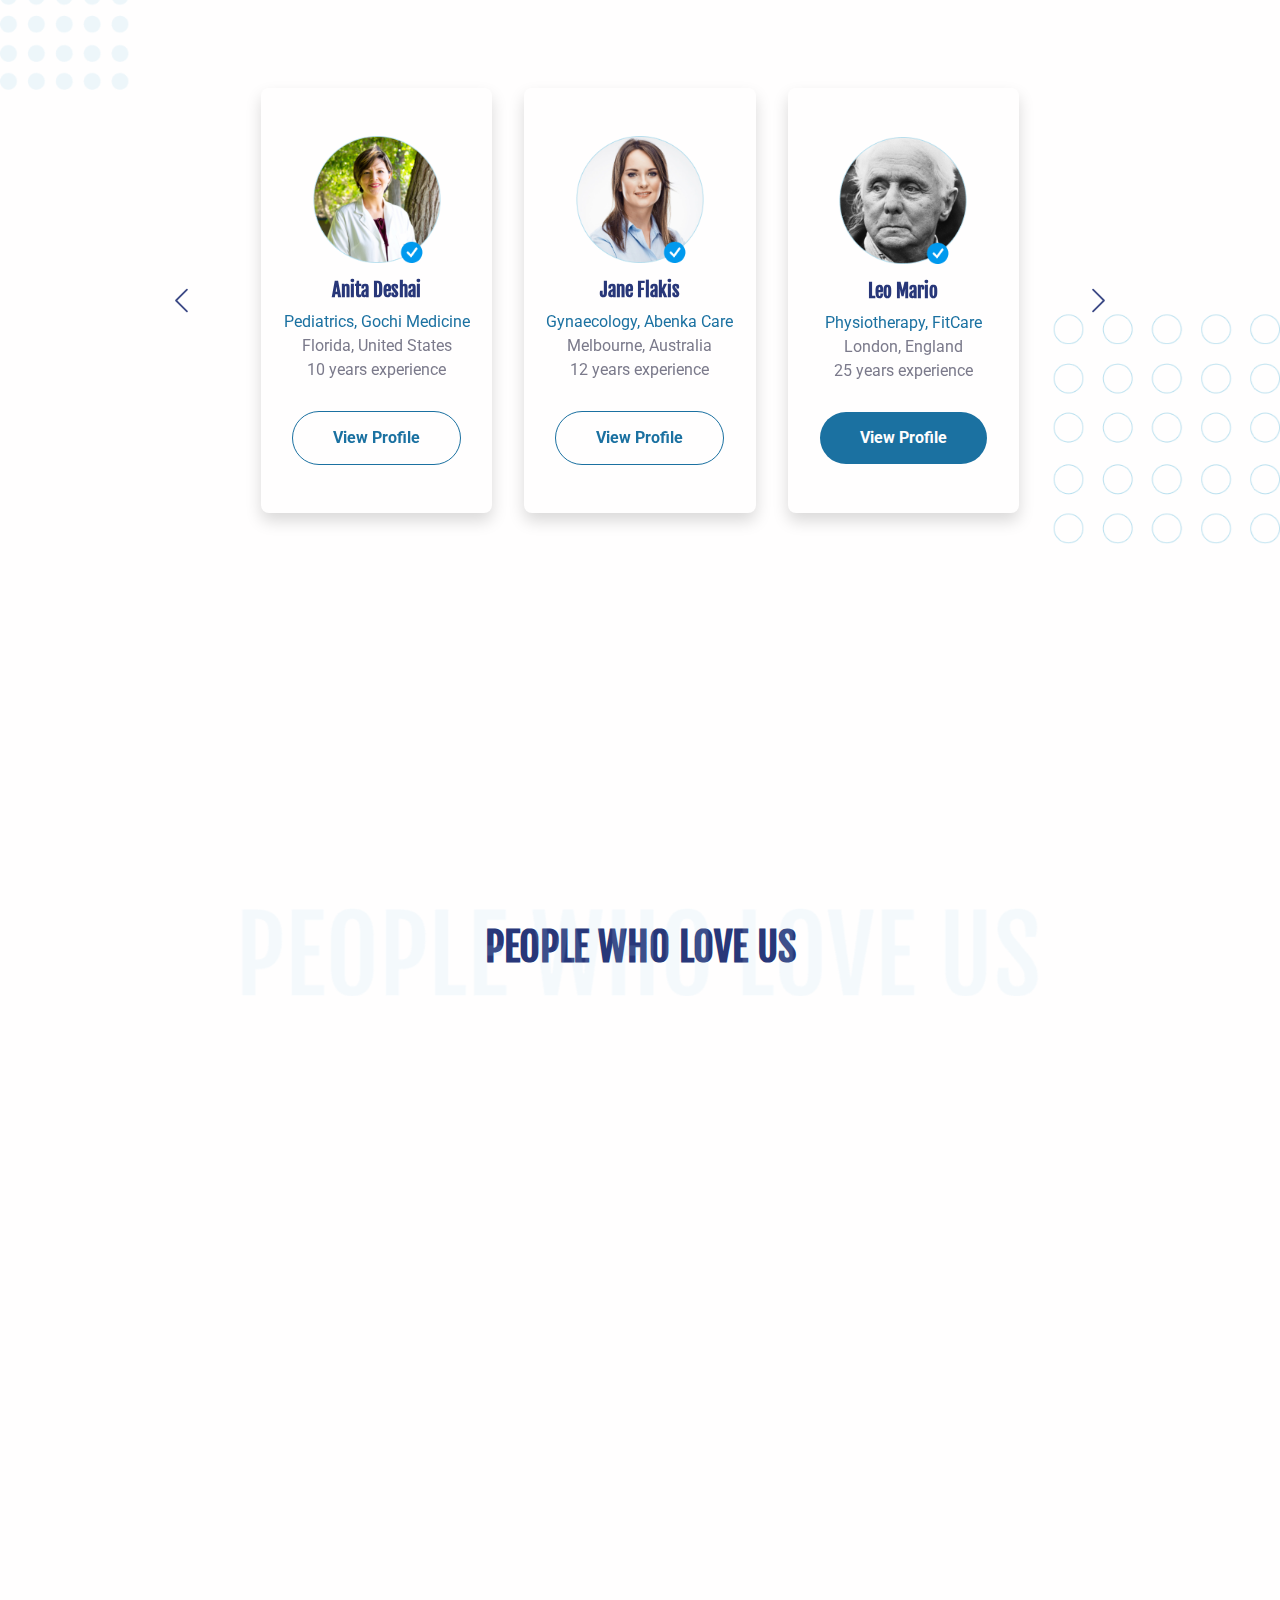
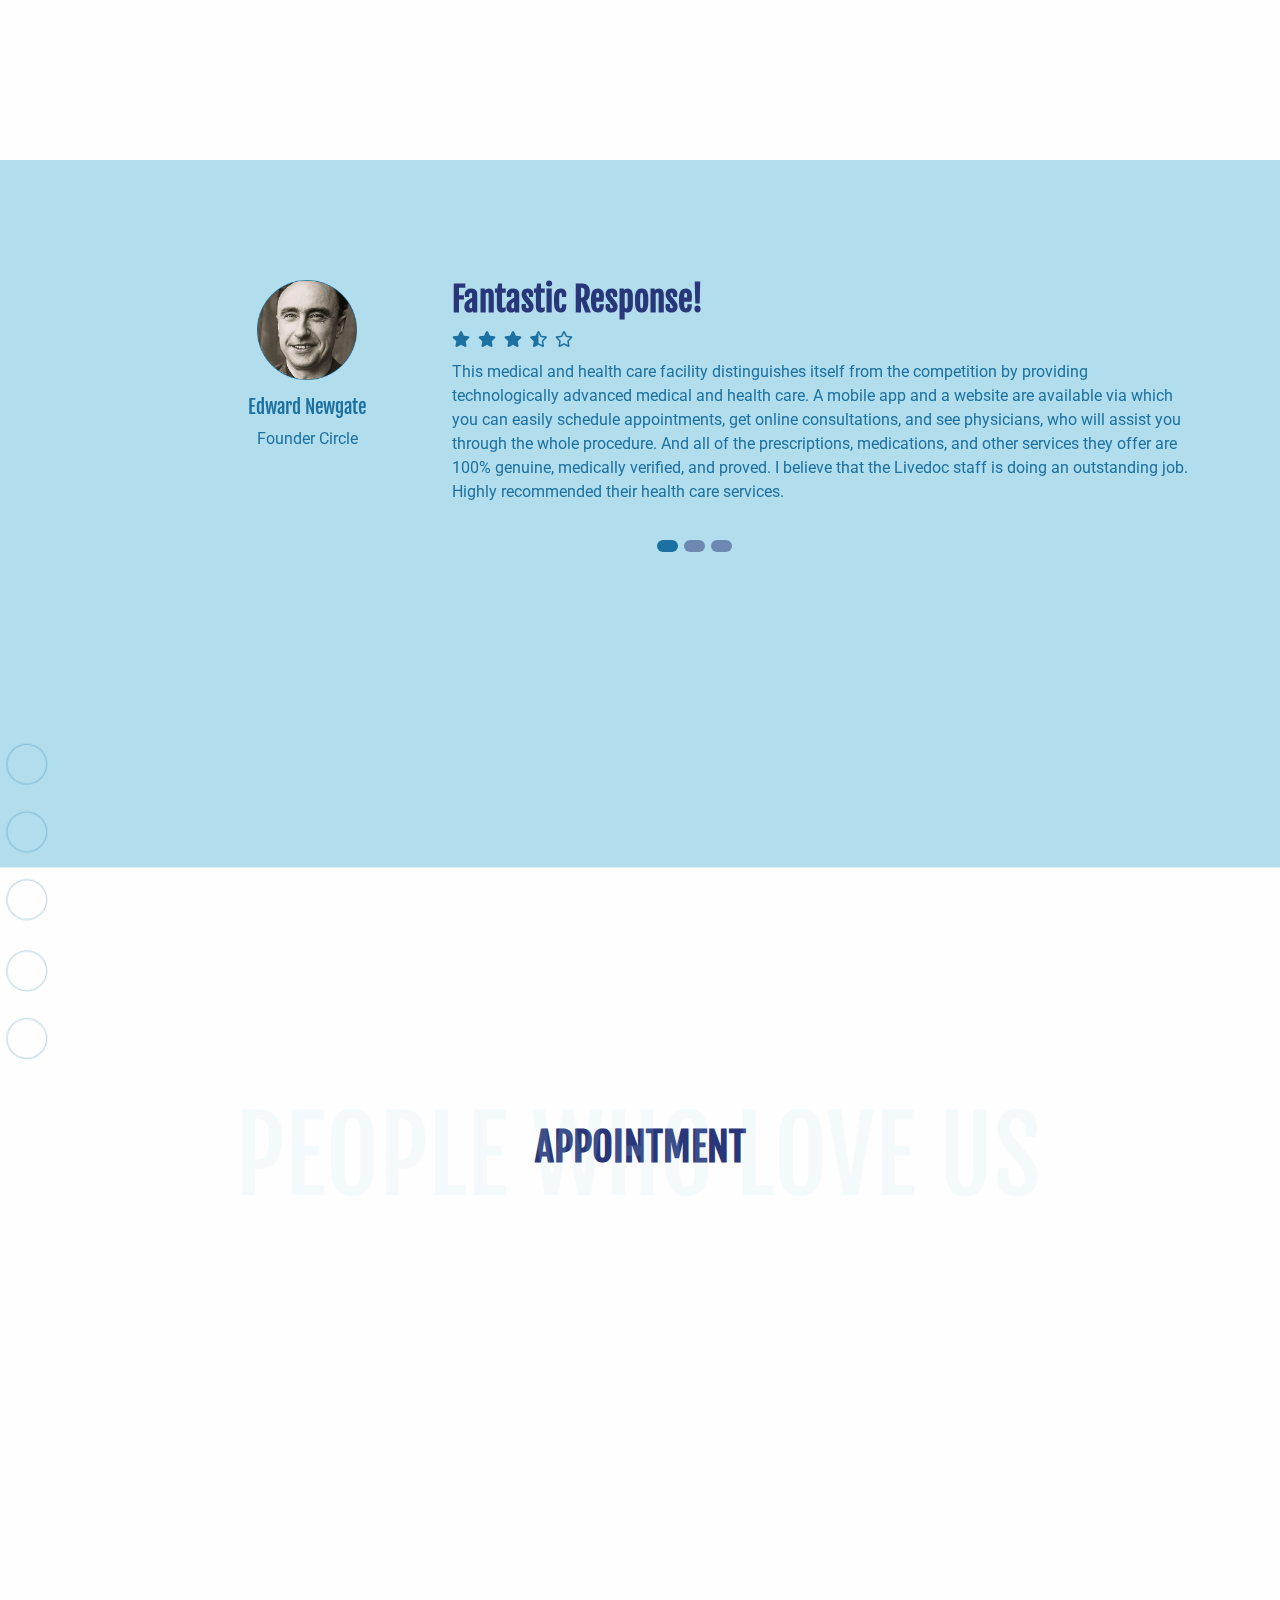
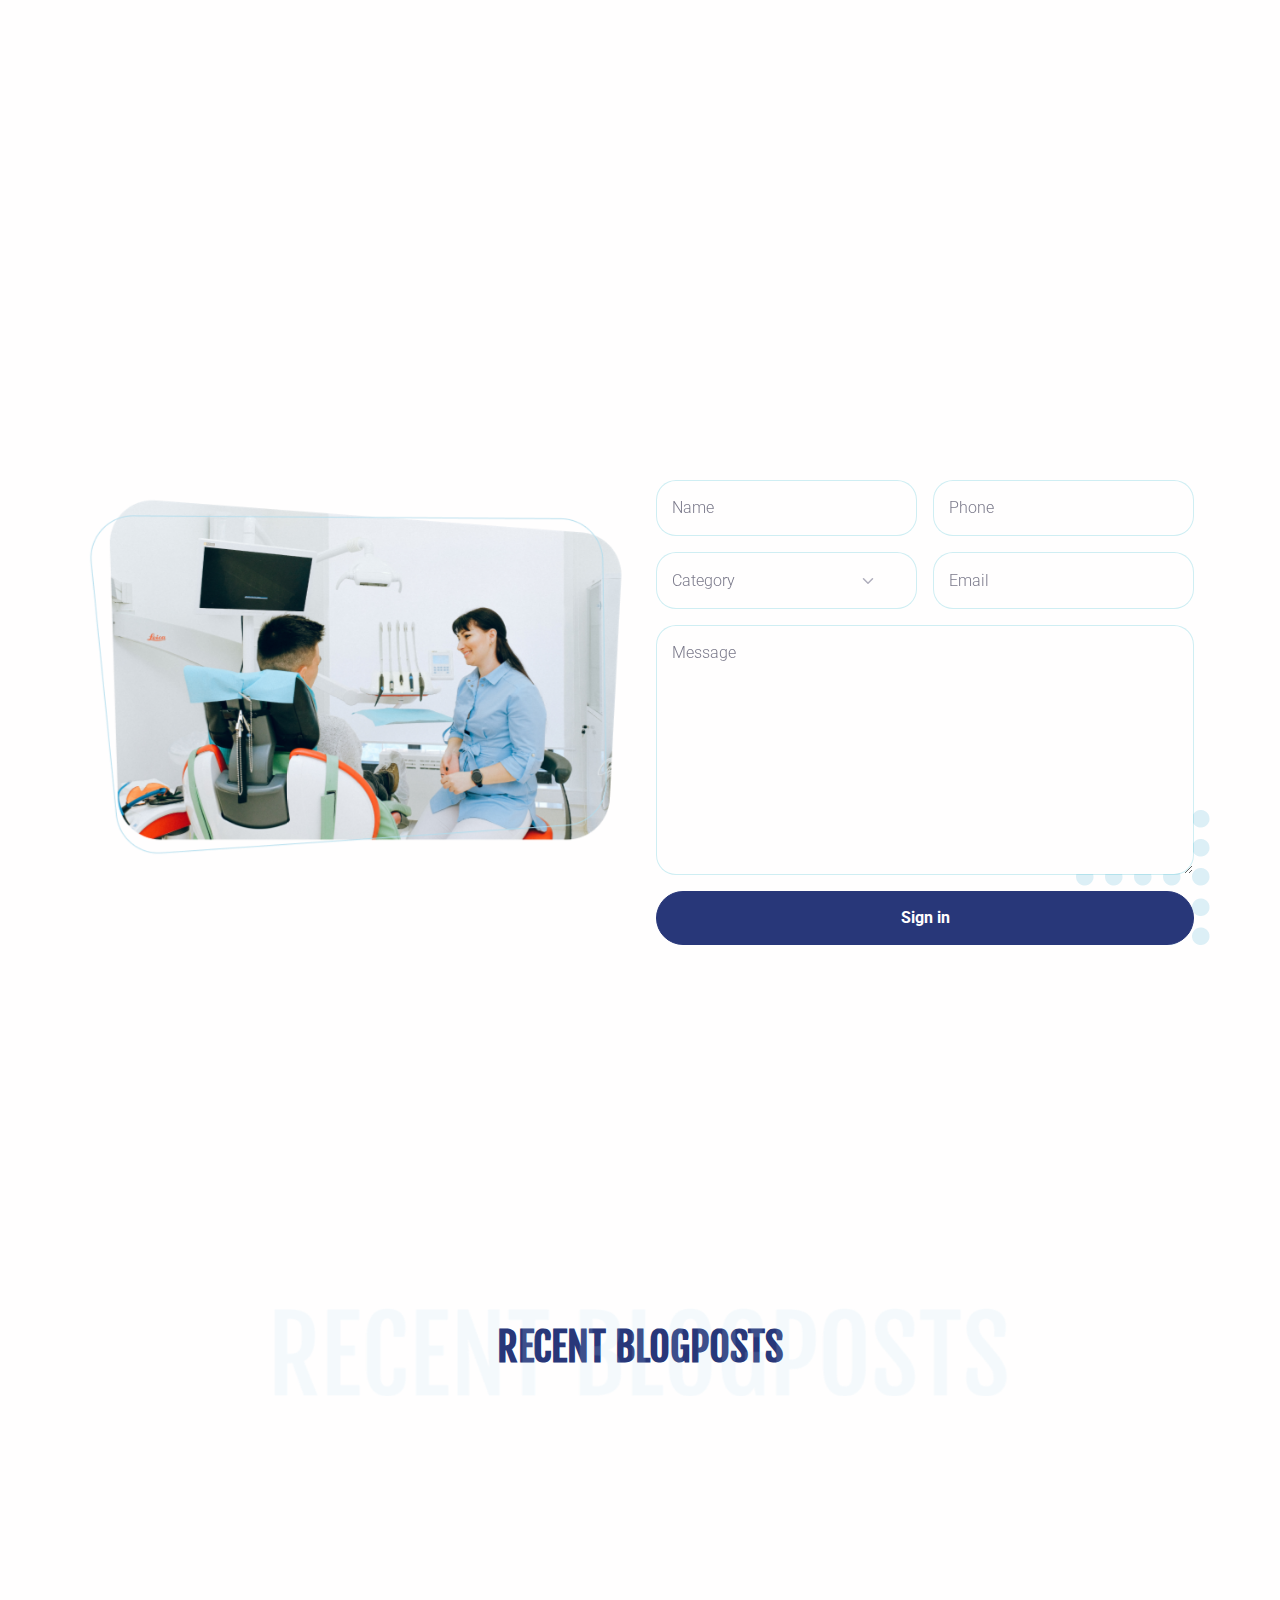
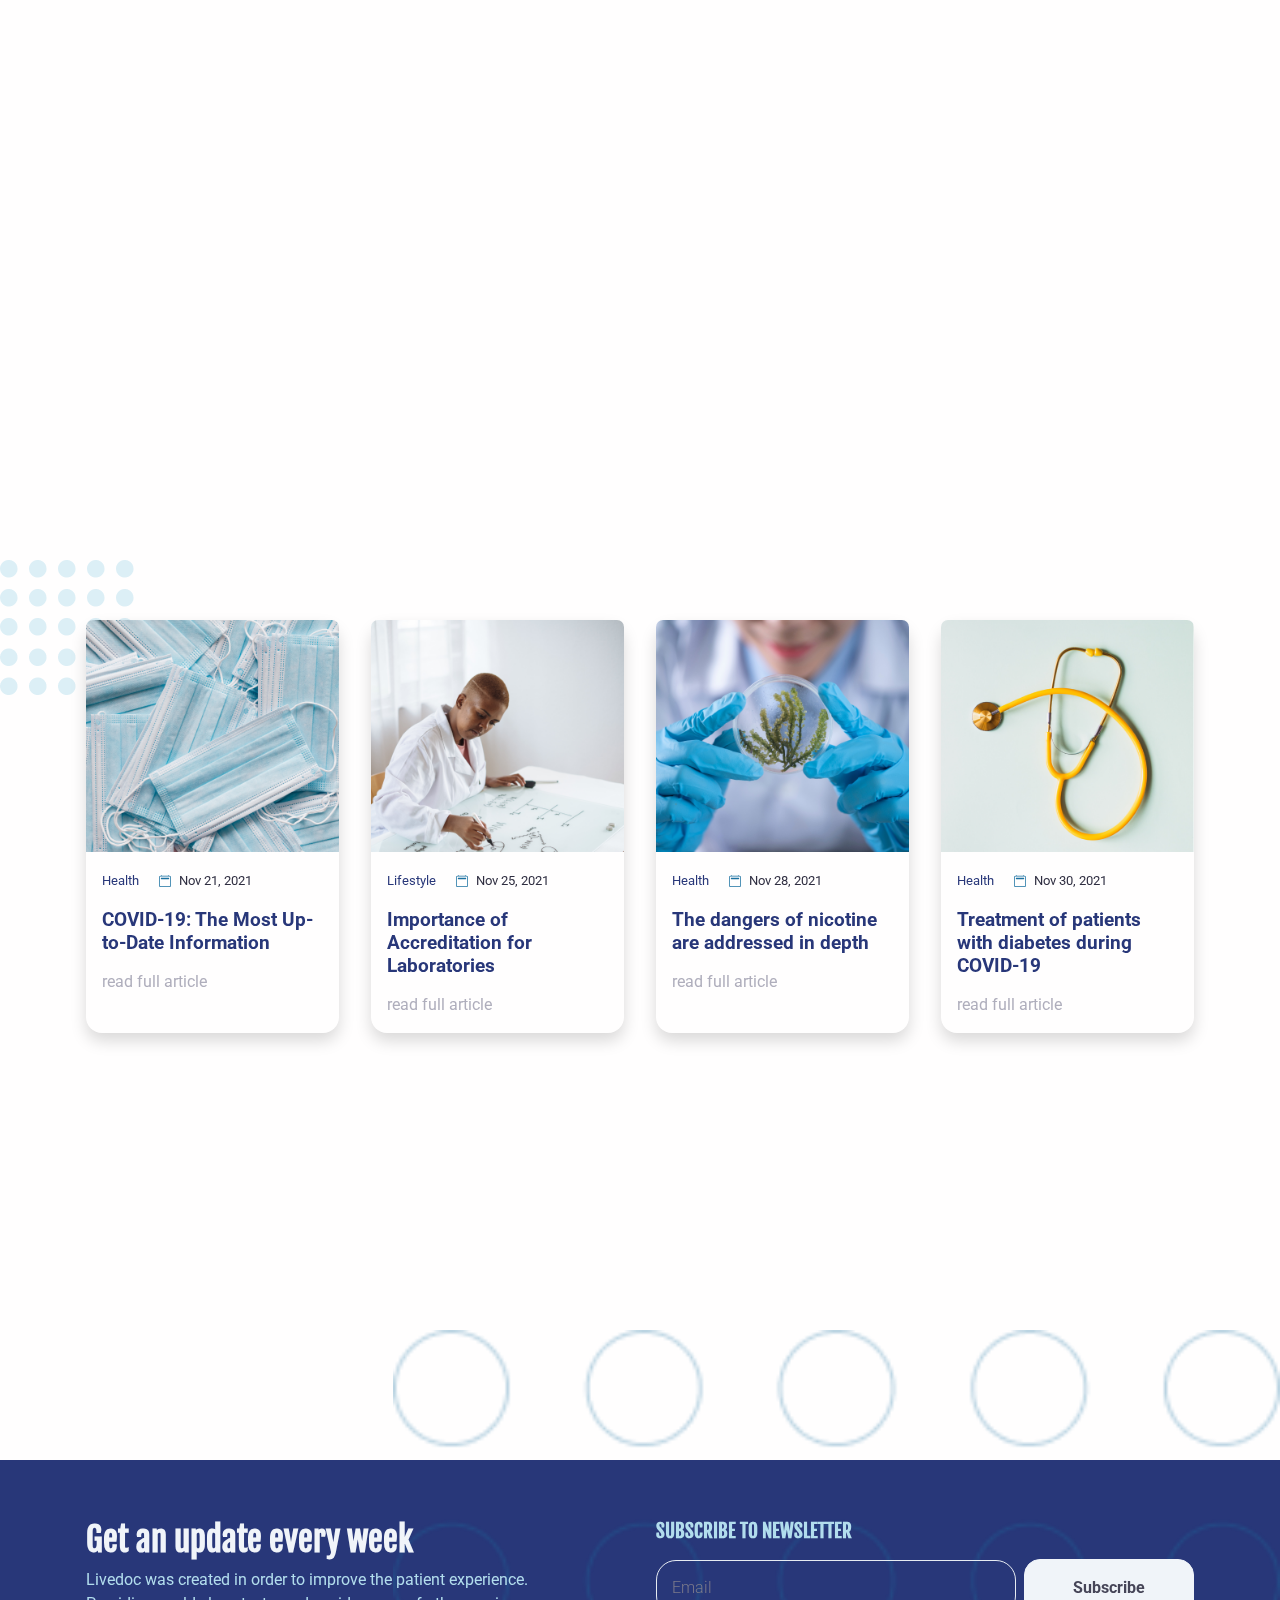
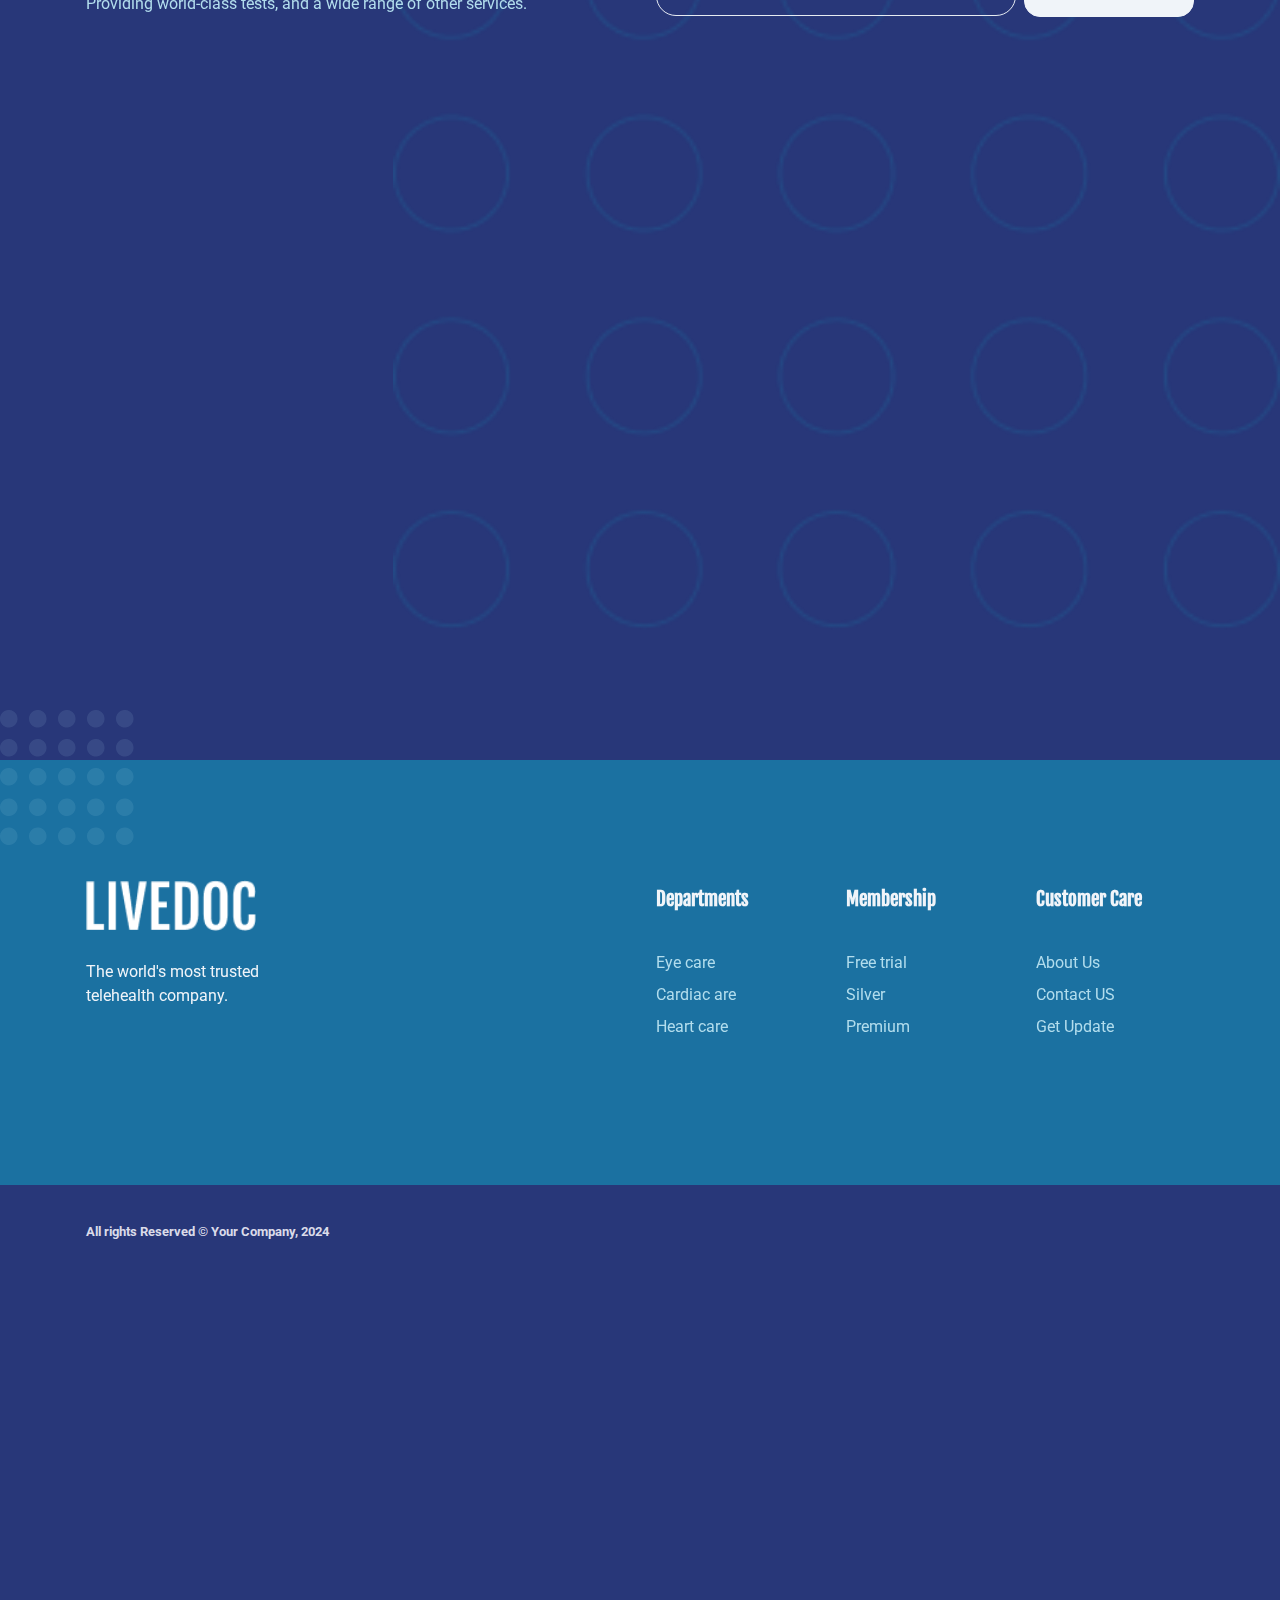
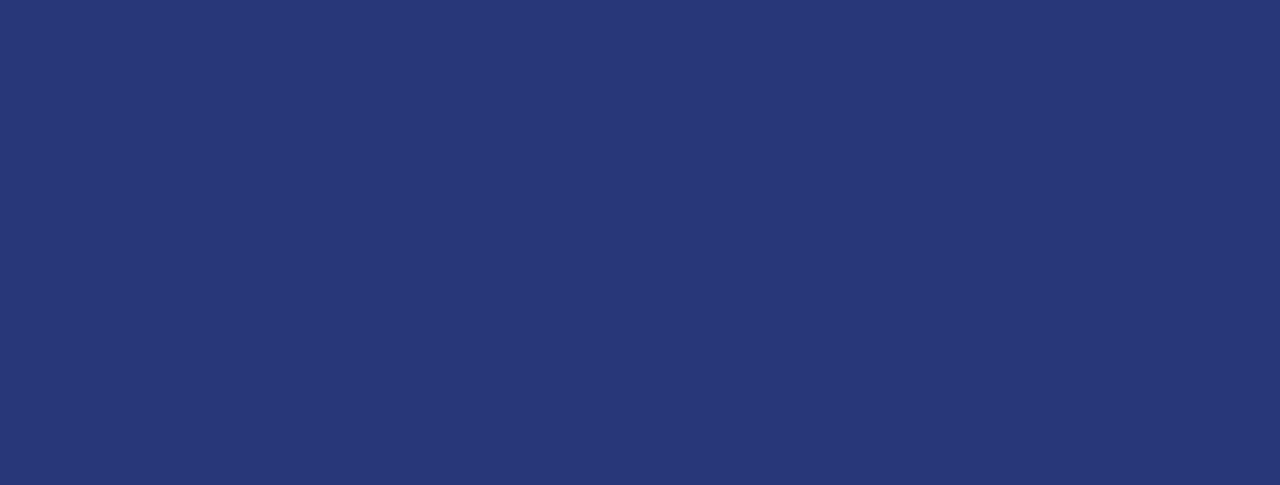
==== commit 2e009647: "update membership" ====
--- a/public/index.html
+++ b/public/index.html
@@ -46,7 +46,7 @@
             <ul class="navbar-nav ms-auto pt-2 pt-lg-0 font-base">
               <li class="nav-item px-2"><a class="nav-link" aria-current="page" href="#about">About Us</a></li>
               <li class="nav-item px-2"><a class="nav-link" href="#departments">Departments</a></li>
-              <li class="nav-item px-2"><a class="nav-link" href="#findUs">Membership</a></li>
+              <li class="nav-item px-2"><a class="nav-link" href="./Membership.html">Membership</a></li>
               <li class="nav-item px-2"><a class="nav-link" href="#findUs">Help </a></li>
               <li class="nav-item px-2"><a class="nav-link" href="#findUs">Contact</a></li>
             </ul><a class="btn btn-sm btn-outline-primary rounded-pill order-1 order-lg-0 ms-lg-4" href="#!">Sign In</a>
@@ -290,11 +290,11 @@
                     <div class="row h-100 m-lg-7 mx-3 mt-6 mx-md-4 my-md-7">
                       <div class="col-md-4 mb-8 mb-md-0">
                         <div class="card card-span h-100 shadow">
-                          <div class="card-body d-flex flex-column flex-center py-5"><img src="assets/img/gallery/doctor.jpg" width="128" alt="..." />
-                            <h5 class="mt-3">Anika Sharma</h5>
-                            <p class="mb-0 fs-xxl-1">Pediatrics, Yochi Medicine</p>
-                            <p class="text-600 mb-0">Cambridge, United States</p>
-                            <p class="text-600 mb-4">4 years experience</p>
+                          <div class="card-body d-flex flex-column flex-center py-5"><img src="assets/img/gallery/anita.png" width="128" alt="..." />
+                            <h5 class="mt-3">Anita Deshai</h5>
+                            <p class="mb-0 fs-xxl-1">Pediatrics, Gochi Medicine</p>
+                            <p class="text-600 mb-0">Florida, United States</p>
+                            <p class="text-600 mb-4">10 years experience</p>
                             <div class="text-center">
                               <button class="btn btn-outline-secondary rounded-pill" type="submit">View Profile</button>
                             </div>
@@ -303,7 +303,7 @@
                       </div>
                       <div class="col-md-4 mb-8 mb-md-0">
                         <div class="card card-span h-100 shadow">
-                          <div class="card-body d-flex flex-column flex-center py-5"><img src="assets/img/gallery/d5.jpg" width="128" alt="..." />
+                          <div class="card-body d-flex flex-column flex-center py-5"><img src="assets/img/gallery/jane.png" width="128" alt="..." />
                             <h5 class="mt-3">Jane Flakis</h5>
                             <p class="mb-0 fs-xxl-1">Gynaecology, Abenka Care</p>
                             <p class="text-600 mb-0">Melbourne, Australia</p>
@@ -316,7 +316,7 @@
                       </div>
                       <div class="col-md-4 mb-8 mb-md-0">
                         <div class="card card-span h-100 shadow">
-                          <div class="card-body d-flex flex-column flex-center py-5"><img src="assets/img/gallery/d4.jpg" width="128" alt="..." />
+                          <div class="card-body d-flex flex-column flex-center py-5"><img src="assets/img/gallery/leo-mario.png" width="128" alt="..." />
                             <h5 class="mt-3">Leo Mario</h5>
                             <p class="mb-0 fs-xxl-1">Physiotherapy, FitCare</p>
                             <p class="text-600 mb-0">London, England</p>
@@ -333,7 +333,7 @@
                     <div class="row h-100 m-lg-7 mx-3 mt-6 mx-md-4 my-md-7">
                       <div class="col-md-4 mb-8 mb-md-0">
                         <div class="card card-span h-100 shadow">
-                          <div class="card-body d-flex flex-column flex-center py-5"><img src="assets/img/gallery/d3.jpg" width="128" alt="..." />
+                          <div class="card-body d-flex flex-column flex-center py-5"><img src="assets/img/gallery/anita.png" width="128" alt="..." />
                             <h5 class="mt-3">Anita Deshai</h5>
                             <p class="mb-0 fs-xxl-1">Pediatrics, Gochi Medicine</p>
                             <p class="text-600 mb-0">Florida, United States</p>
@@ -346,7 +346,7 @@
                       </div>
                       <div class="col-md-4 mb-8 mb-md-0">
                         <div class="card card-span h-100 shadow">
-                          <div class="card-body d-flex flex-column flex-center py-5"><img src="assets/img/gallery/d2.jpg" width="128" alt="..." />
+                          <div class="card-body d-flex flex-column flex-center py-5"><img src="assets/img/gallery/jane.png" width="128" alt="..." />
                             <h5 class="mt-3">Jane Flakis</h5>
                             <p class="mb-0 fs-xxl-1">Gynaecology, Abenka Care</p>
                             <p class="text-600 mb-0">Melbourne, Australia</p>
@@ -359,7 +359,7 @@
                       </div>
                       <div class="col-md-4 mb-8 mb-md-0">
                         <div class="card card-span h-100 shadow">
-                          <div class="card-body d-flex flex-column flex-center py-5"><img src="assets/img/gallery/d1.jpg" width="128" alt="..." />
+                          <div class="card-body d-flex flex-column flex-center py-5"><img src="assets/img/gallery/leo-mario.png" width="128" alt="..." />
                             <h5 class="mt-3">Leo Mario</h5>
                             <p class="mb-0 fs-xxl-1">Physiotherapy, FitCare</p>
                             <p class="text-600 mb-0">London, England</p>
@@ -413,7 +413,7 @@
               <div class="carousel-inner">
                 <div class="carousel-item active" data-bs-interval="10000">
                   <div class="row h-100">
-                    <div class="col-sm-3 text-center"><img src="assets/img/gallery/t1.jpg" width="100" alt="" />
+                    <div class="col-sm-3 text-center"><img src="assets/img/gallery/people-who-loves.png" width="100" alt="" />
                       <h5 class="mt-3 fw-medium text-secondary">Edward Newgate</h5>
                       <p class="fw-normal mb-0">Founder Circle</p>
                     </div>
@@ -426,7 +426,7 @@
                 </div>
                 <div class="carousel-item" data-bs-interval="2000">
                   <div class="row h-100">
-                    <div class="col-sm-3 text-center"><img src="assets/img/gallery/t2.jpg" width="100" alt="" />
+                    <div class="col-sm-3 text-center"><img src="assets/img/gallery/people-who-loves.png" width="100" alt="" />
                       <h5 class="mt-3 fw-medium text-secondary">Jhon Doe</h5>
                       <p class="fw-normal mb-0">UI/UX Designer</p>
                     </div>
@@ -439,7 +439,7 @@
                 </div>
                 <div class="carousel-item">
                   <div class="row h-100">
-                    <div class="col-sm-3 text-center"><img src="assets/img/gallery/t3.jpg" width="100" alt="" />
+                    <div class="col-sm-3 text-center"><img src="assets/img/gallery/people-who-loves.png" width="100" alt="" />
                       <h5 class="mt-3 fw-medium text-secondary">Jeny Doe</h5>
                       <p class="fw-normal mb-0">Web Designer</p>
                     </div>
@@ -557,8 +557,6 @@
       <!-- ============================================-->
 
 
-      
-
       <section>
         <div class="bg-holder bg-size" style="background-image:url(assets/img/gallery/dot-bg.png);background-position:top left;background-size:auto;">
         </div>
@@ -613,115 +611,6 @@
           </div>
         </div>
       </section>
-
-       <!-- <section> begin ============================-->
-      <section class="py-2">
-
-        <div class="container">
-          <div class="row">
-            <div class="col-12 py-1">
-              <div class="bg-holder bg-size" style="background-image:url(assets/img/gallery/blog-post.png);background-position:top center;background-size:contain;">
-              </div>
-              <!--/.bg-holder-->
-
-              <h1 class="text-center">CONTACT US</h1>
-            </div>
-          </div>
-        </div>
-
-      <section class="contact-page-sec">
-    <div class="container">
-      <div class="row">
-        <div class="col-md-4">
-          <div class="contact-info">
-            <div class="contact-info-item">
-              <div class="contact-info-icon">
-                <i class="fas fa-map-marked"></i>
-              </div>
-              <div class="contact-info-text">
-                <h2>address</h2>
-                <span>1215 Lorem Ipsum, Ch 176080 </span> 
-                <span>Chandigarh , INDIA</span> 
-              </div>
-            </div>            
-          </div>          
-        </div>          
-        <div class="col-md-4">
-          <div class="contact-info">
-            <div class="contact-info-item">
-              <div class="contact-info-icon">
-                <i class="fas fa-envelope"></i>
-              </div>
-              <div class="contact-info-text">
-                <h2>E-mail</h2>
-                <span>info@LoremIpsum.com</span> 
-                <span>yourmail@gmail.com</span>
-              </div>
-            </div>            
-          </div>                
-        </div>                
-        <div class="col-md-4">
-          <div class="contact-info">
-            <div class="contact-info-item">
-              <div class="contact-info-icon">
-                <i class="fas fa-clock"></i>
-              </div>
-              <div class="contact-info-text">
-                <h2>office time</h2>
-                <span>Mon - Thu  9:00 am - 4.00 pm</span>
-                <span>Thu - Mon  10.00 pm - 5.00 pm</span>
-              </div>
-            </div>            
-          </div>          
-        </div>          
-      </div>
-      <div class="row">
-        <div class="col-md-8">
-          <div class="contact-page-form" method="post">
-            <h2>Get in Touch</h2> 
-            <form action="contact-mail.php" method="post">
-              <div class="row">
-              <div class="col-md-6 col-sm-6 col-xs-12">
-                <div class="single-input-field">
-                  <input type="text" placeholder="Your Name" name="name"/>
-                </div>
-              </div>  
-              <div class="col-md-6 col-sm-6 col-xs-12">
-                <div class="single-input-field">
-                  <input type="email" placeholder="E-mail" name="email" required/>
-                </div>
-              </div>                              
-              <div class="col-md-6 col-sm-6 col-xs-12">
-                <div class="single-input-field">
-                  <input type="text" placeholder="Phone Number" name="phone"/>
-                </div>
-              </div>  
-              <div class="col-md-6 col-sm-6 col-xs-12">
-                <div class="single-input-field">
-                  <input type="text" placeholder="Subject" name="subject"/>
-                </div>
-              </div>                
-              <div class="col-md-12 message-input">
-                <div class="single-input-field">
-                  <textarea  placeholder="Write Your Message" name="message"></textarea>
-                </div>
-              </div>                                                
-              <div class="single-input-fieldsbtn">
-                <input type="submit" value="Send Now"/>
-              </div>                          
-            </div>
-            </form>   
-          </div>      
-        </div>
-        <div class="col-md-4">        
-          <div class="contact-page-map">
-            <iframe src="https://www.google.com/maps/embed?pb=!1m18!1m12!1m3!1d109741.02912911311!2d76.69348873658222!3d30.73506264436677!2m3!1f0!2f0!3f0!3m2!1i1024!2i768!4f13.1!3m3!1m2!1s0x390fed0be66ec96b%3A0xa5ff67f9527319fe!2sChandigarh!5e0!3m2!1sen!2sin!4v1553497921355" width="100%" height="450" frameborder="0" style="border:0" allowfullscreen></iframe>
-          </div>          
-        </div>        
-      </div>
-    </div>
-  </section>
-
       <section class="bg-primary">
         <div class="bg-holder bg-size" style="background-image:url(assets/img/gallery/cta-bg.png);background-position:center right;margin-top:-8.125rem;background-size:contain;">
         </div>
@@ -795,14 +684,10 @@
           <div class="container">
             <div class="row justify-content-md-between justify-content-evenly py-4">
               <div class="col-12 col-sm-8 col-md-6 col-lg-auto text-center text-md-start">
-                <p class="fs--1 my-2 fw-bold text-200">All rights Reserved &copy; Your Company, 2021</p>
+                <p class="fs--1 my-2 fw-bold text-200">All rights Reserved &copy; Your Company, 2024</p>
               </div>
               <div class="col-12 col-sm-8 col-md-6">
-                <p class="fs--1 my-2 text-center text-md-end text-200"> Made with&nbsp;
-                  <svg class="bi bi-suit-heart-fill" xmlns="http://www.w3.org/2000/svg" width="12" height="12" fill="#F95C19" viewBox="0 0 16 16">
-                    <path d="M4 1c2.21 0 4 1.755 4 3.92C8 2.755 9.79 1 12 1s4 1.755 4 3.92c0 3.263-3.234 4.414-7.608 9.608a.513.513 0 0 1-.784 0C3.234 9.334 0 8.183 0 4.92 0 2.755 1.79 1 4 1z"></path>
-                  </svg>&nbsp;by&nbsp;<a class="fw-bold text-info" href="https://themewagon.com/" target="_blank">ThemeWagon </a>
-                </p>
+               
               </div>
             </div>
           </div>
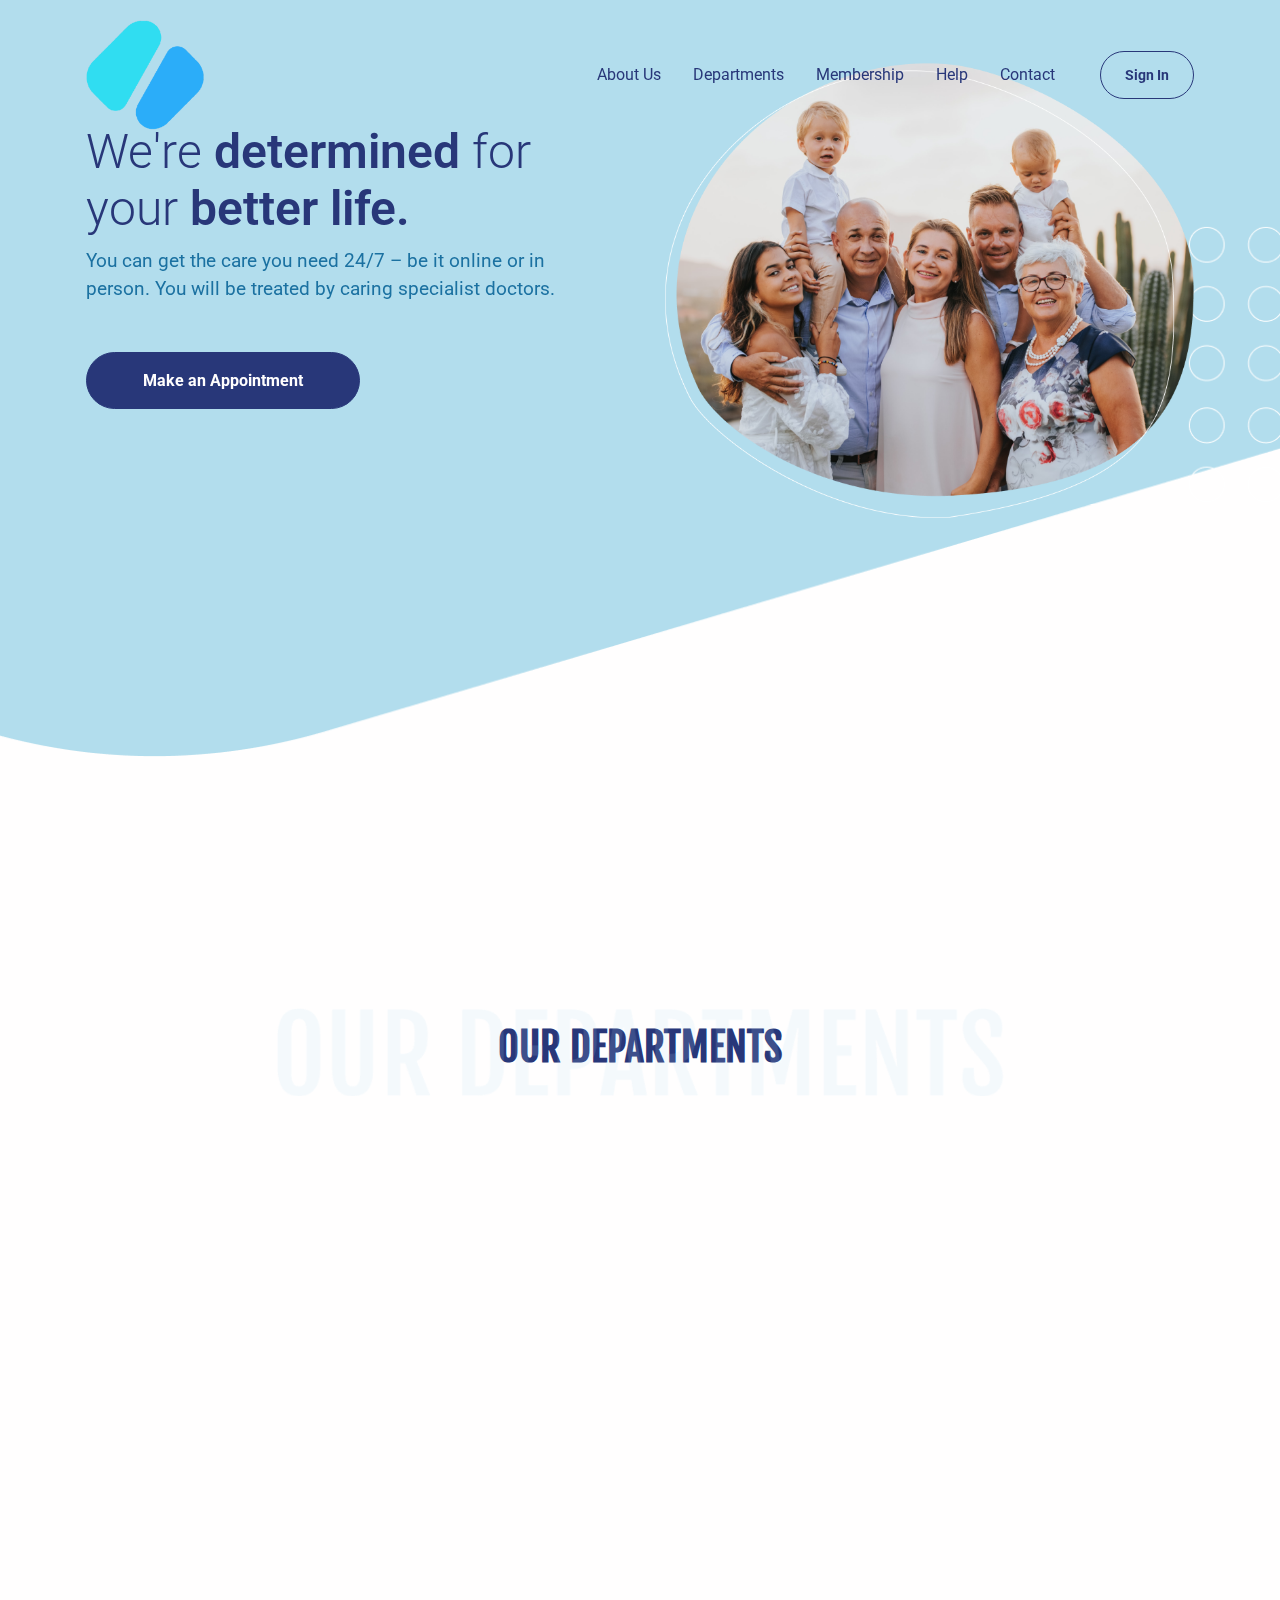
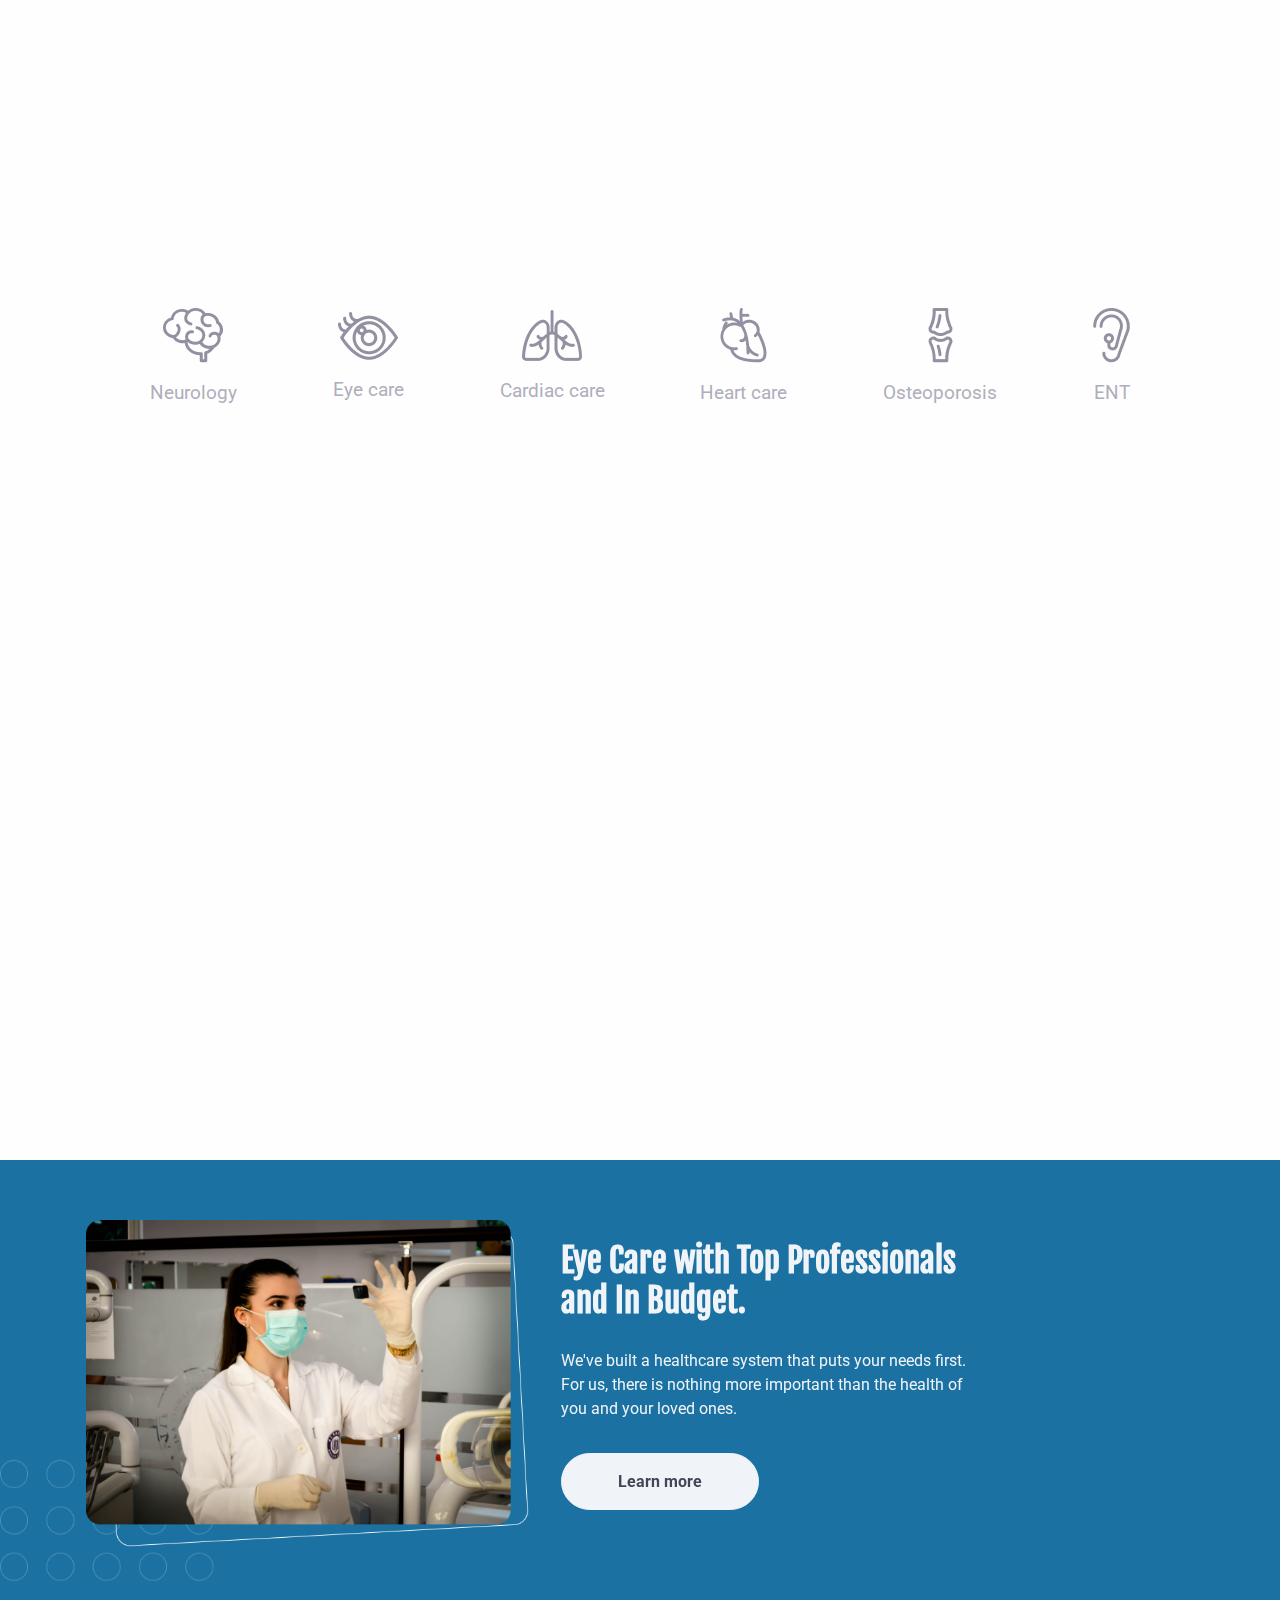
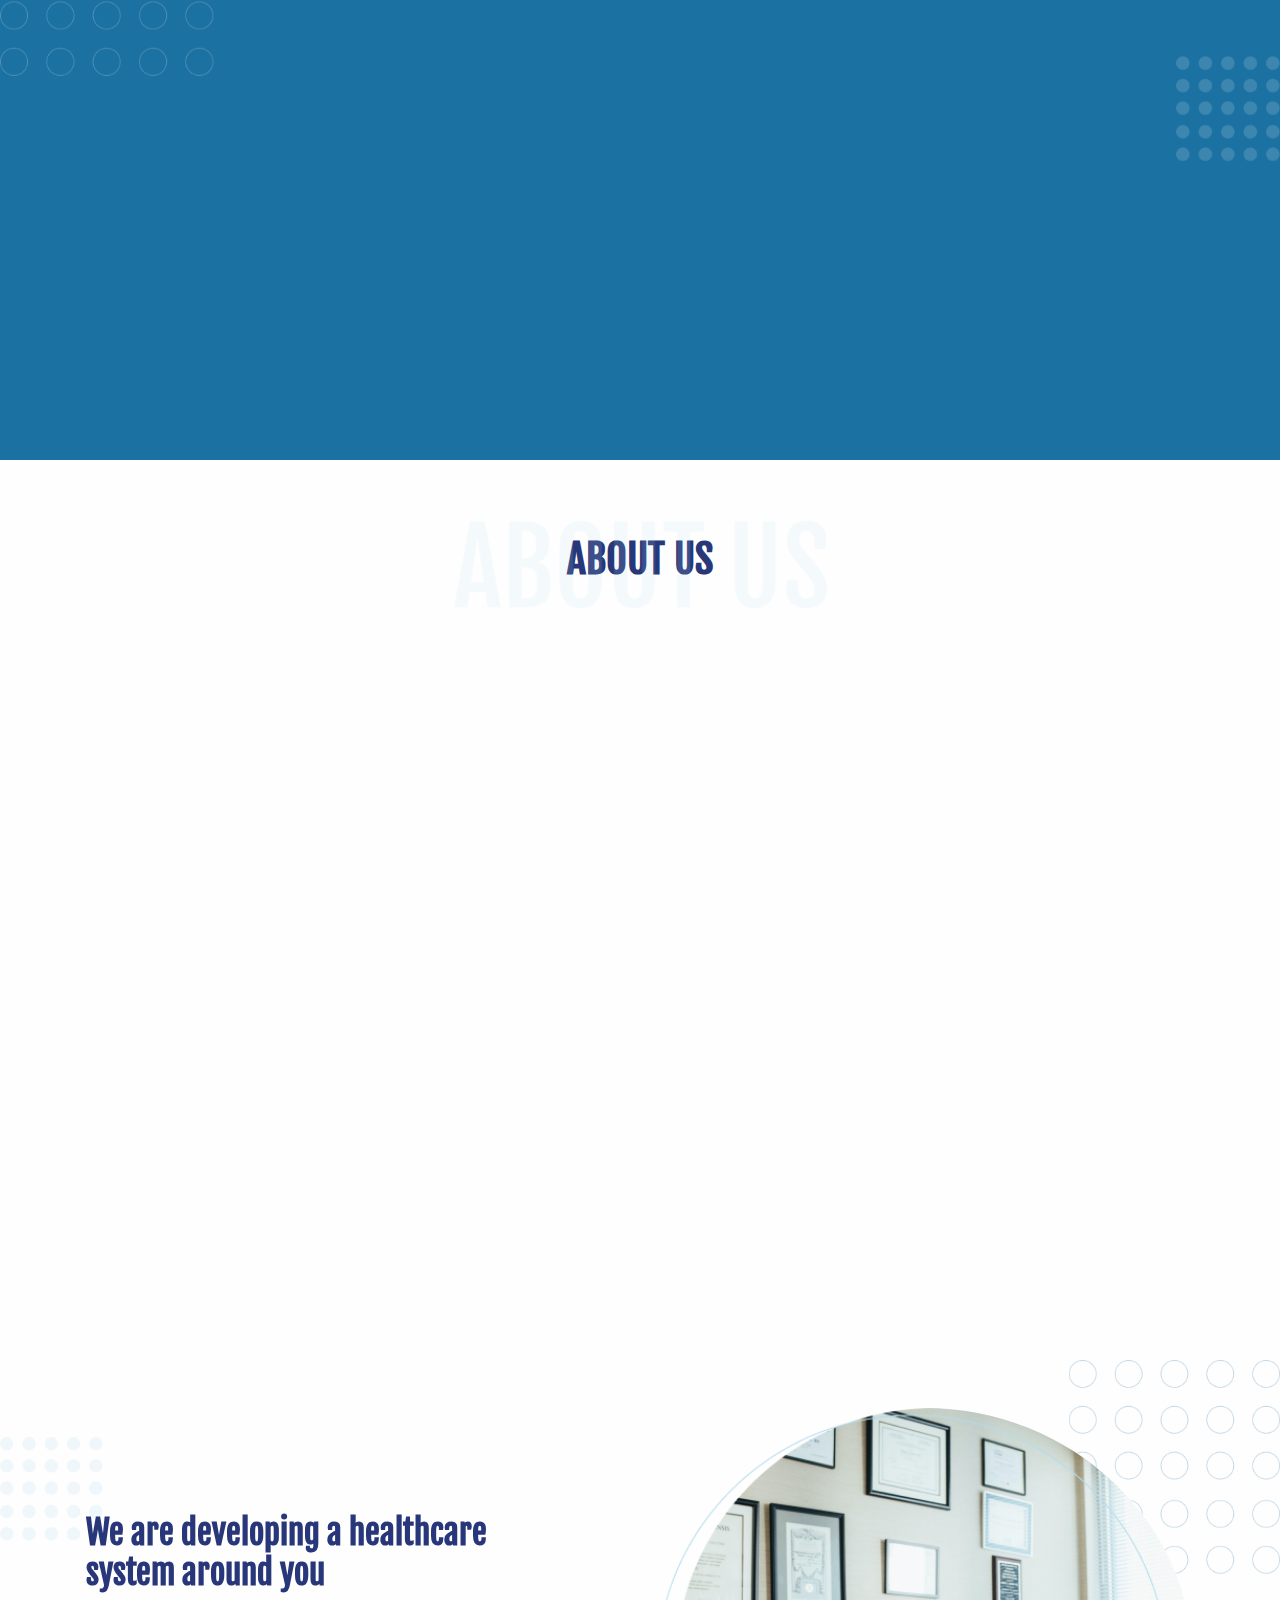
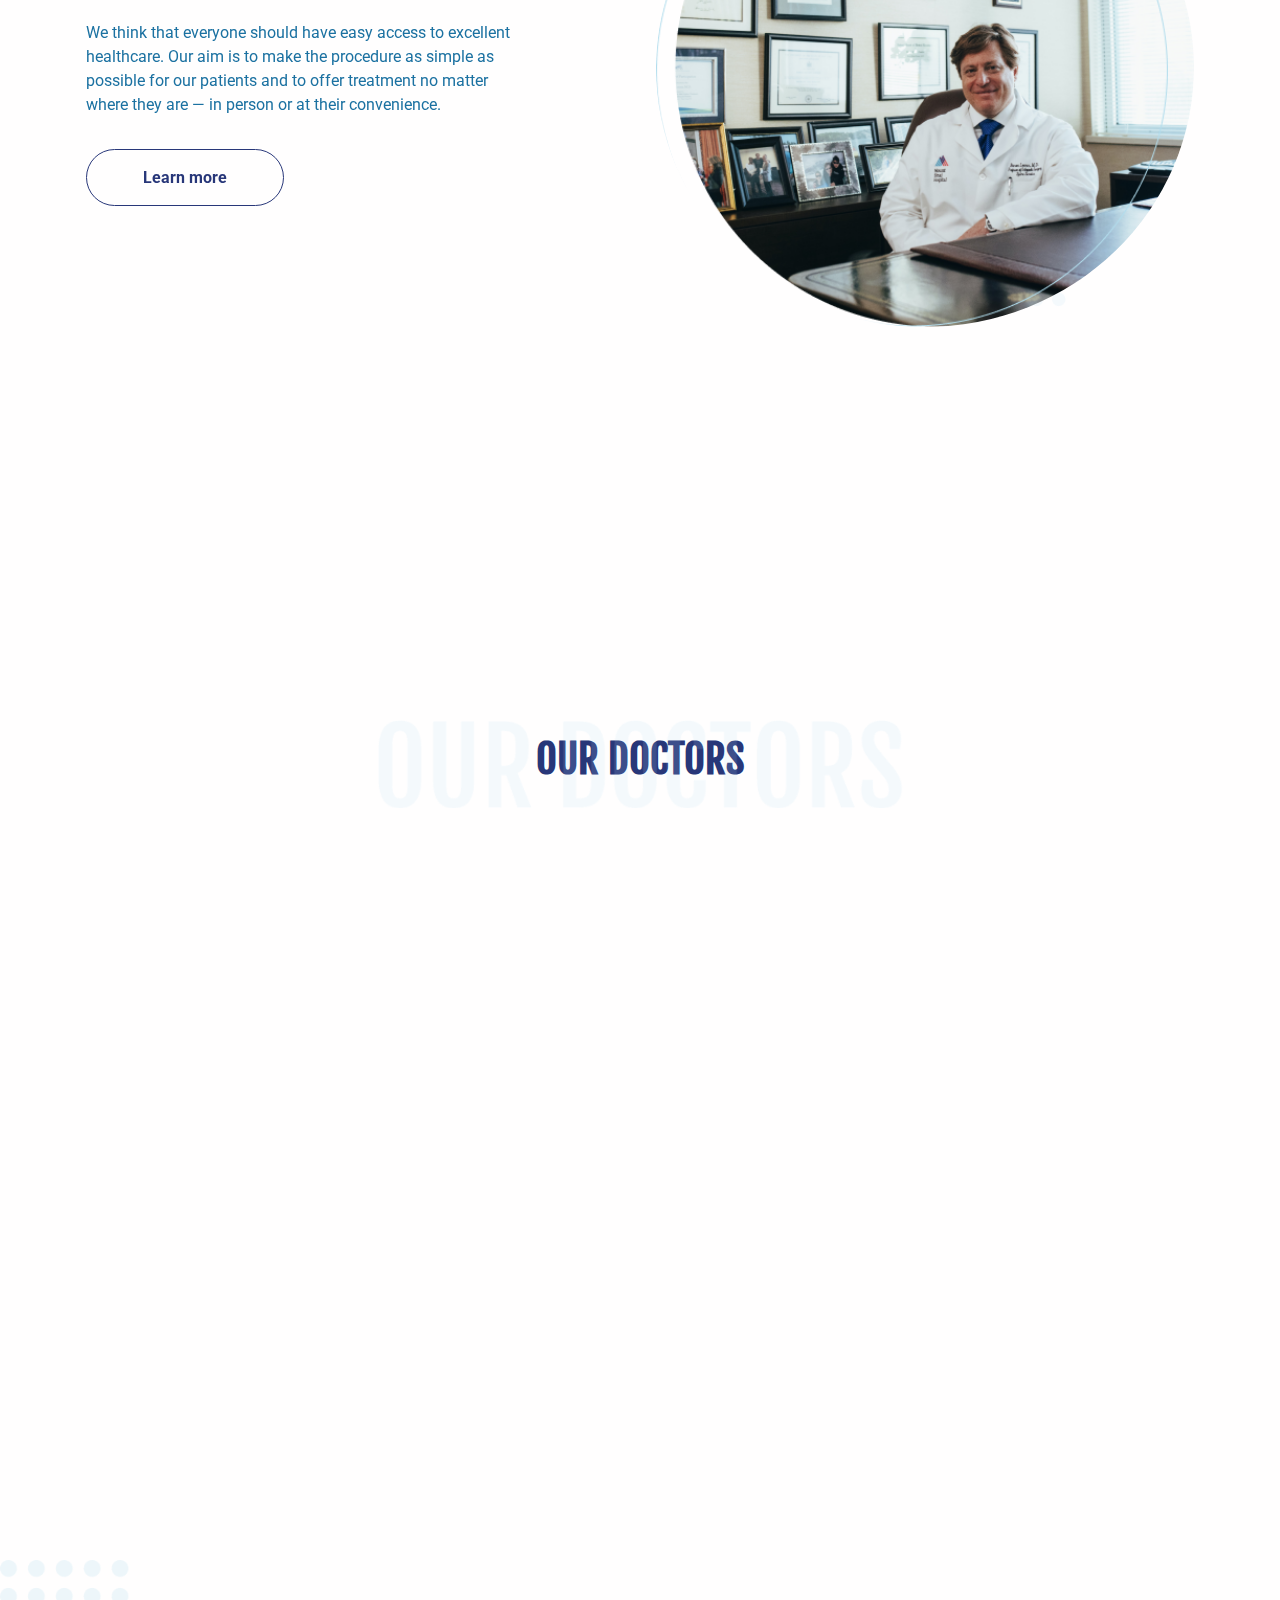
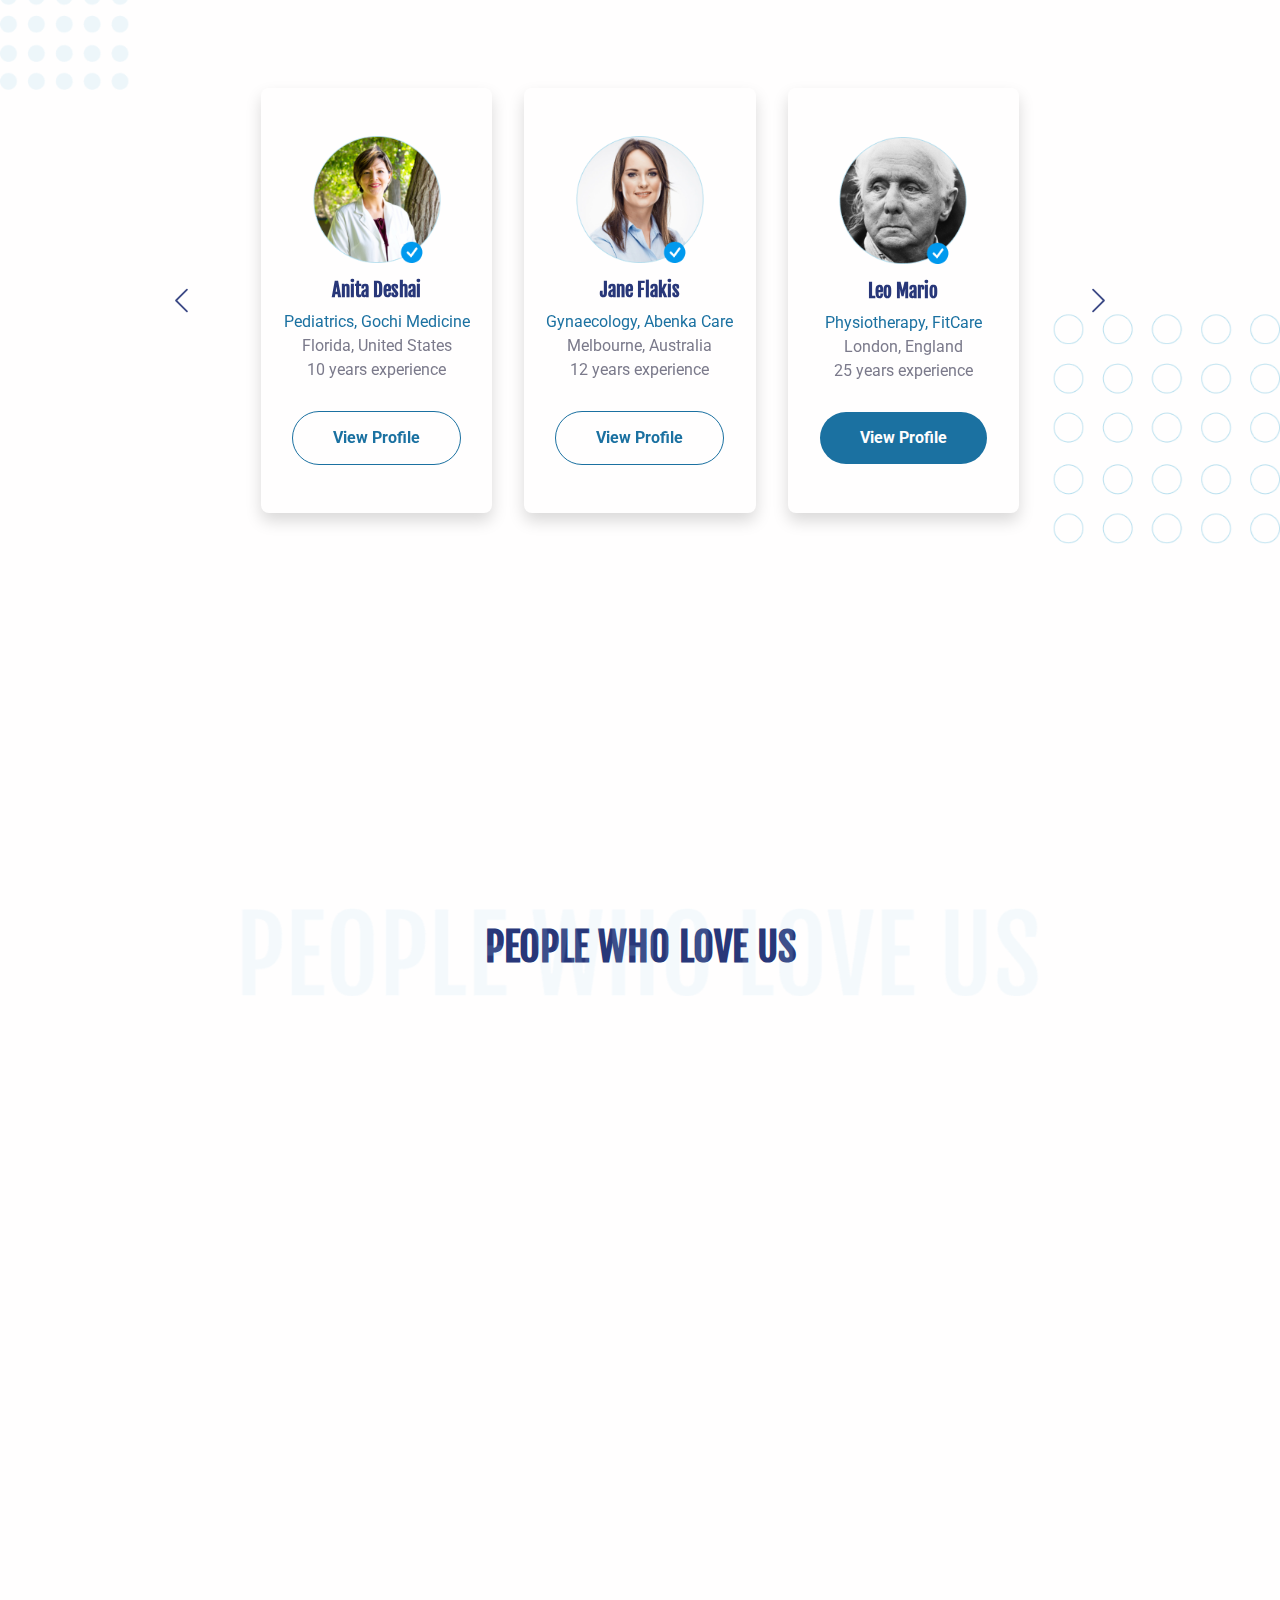
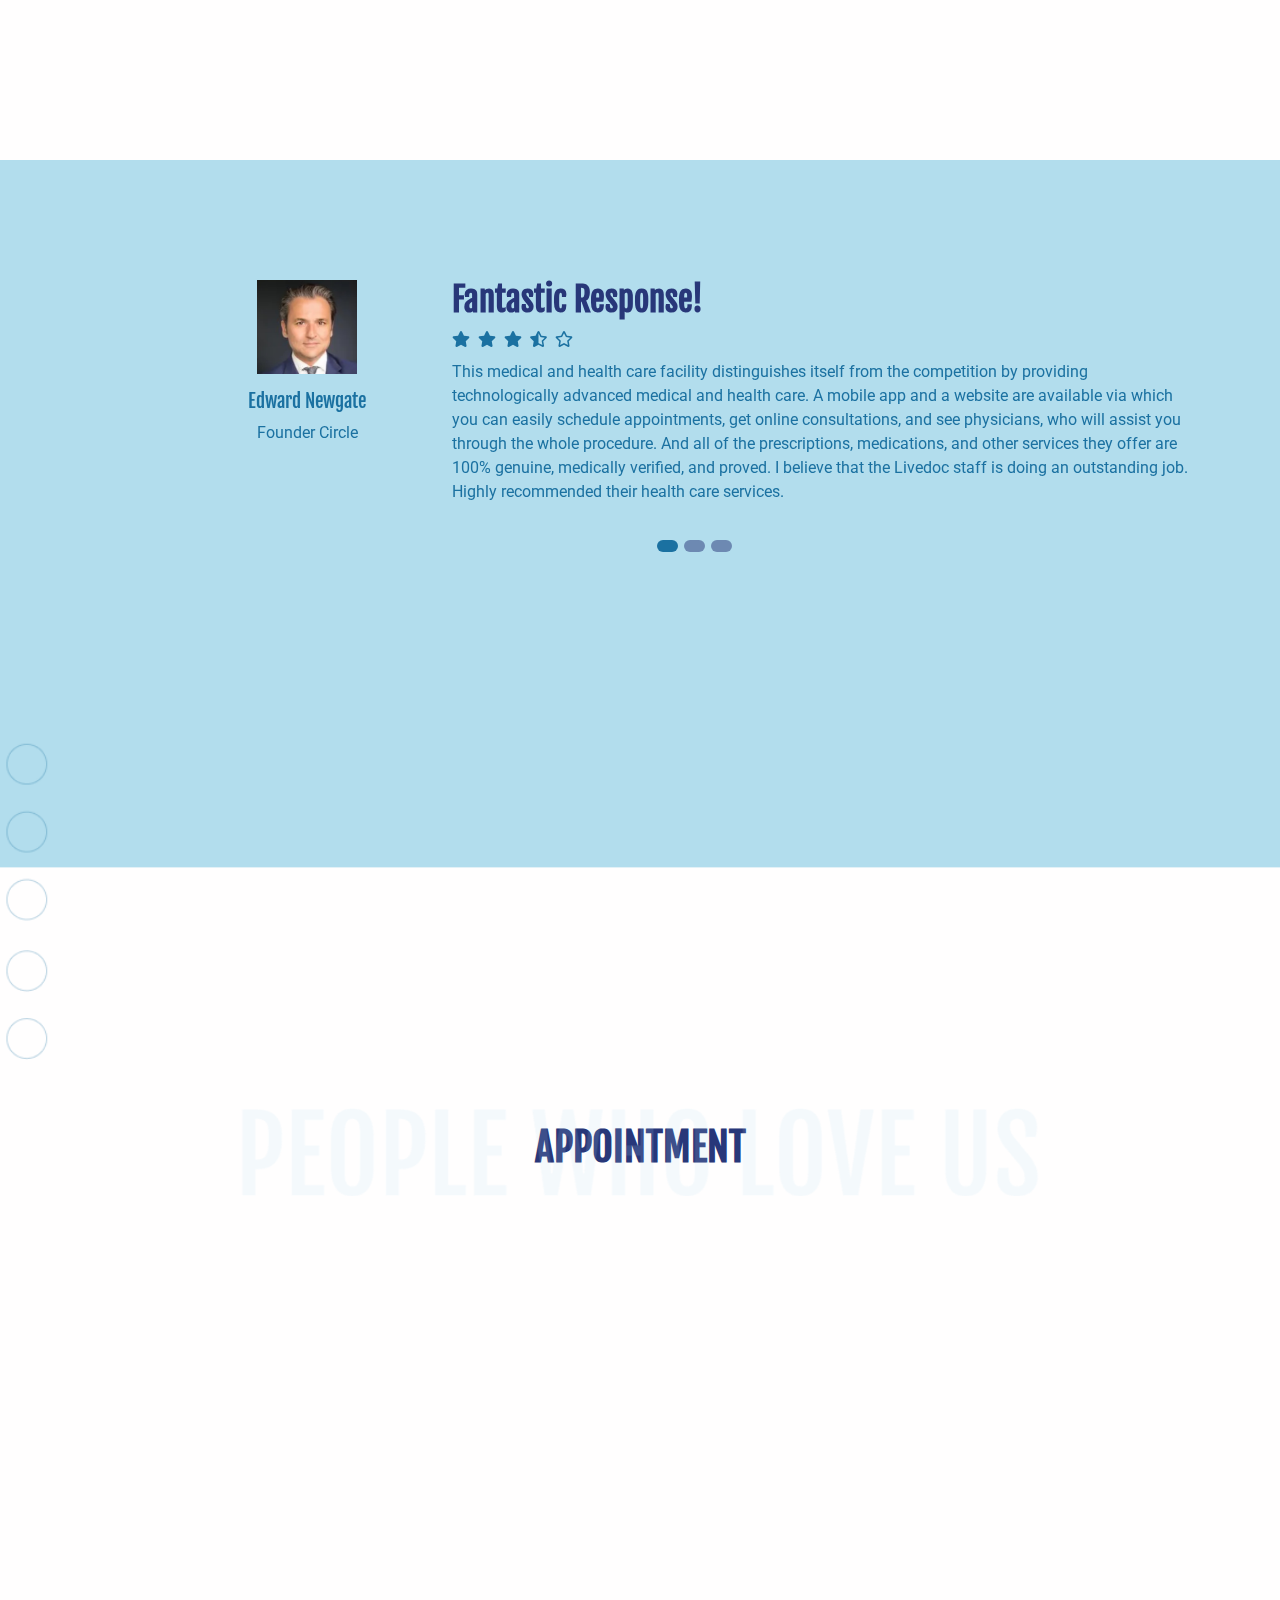
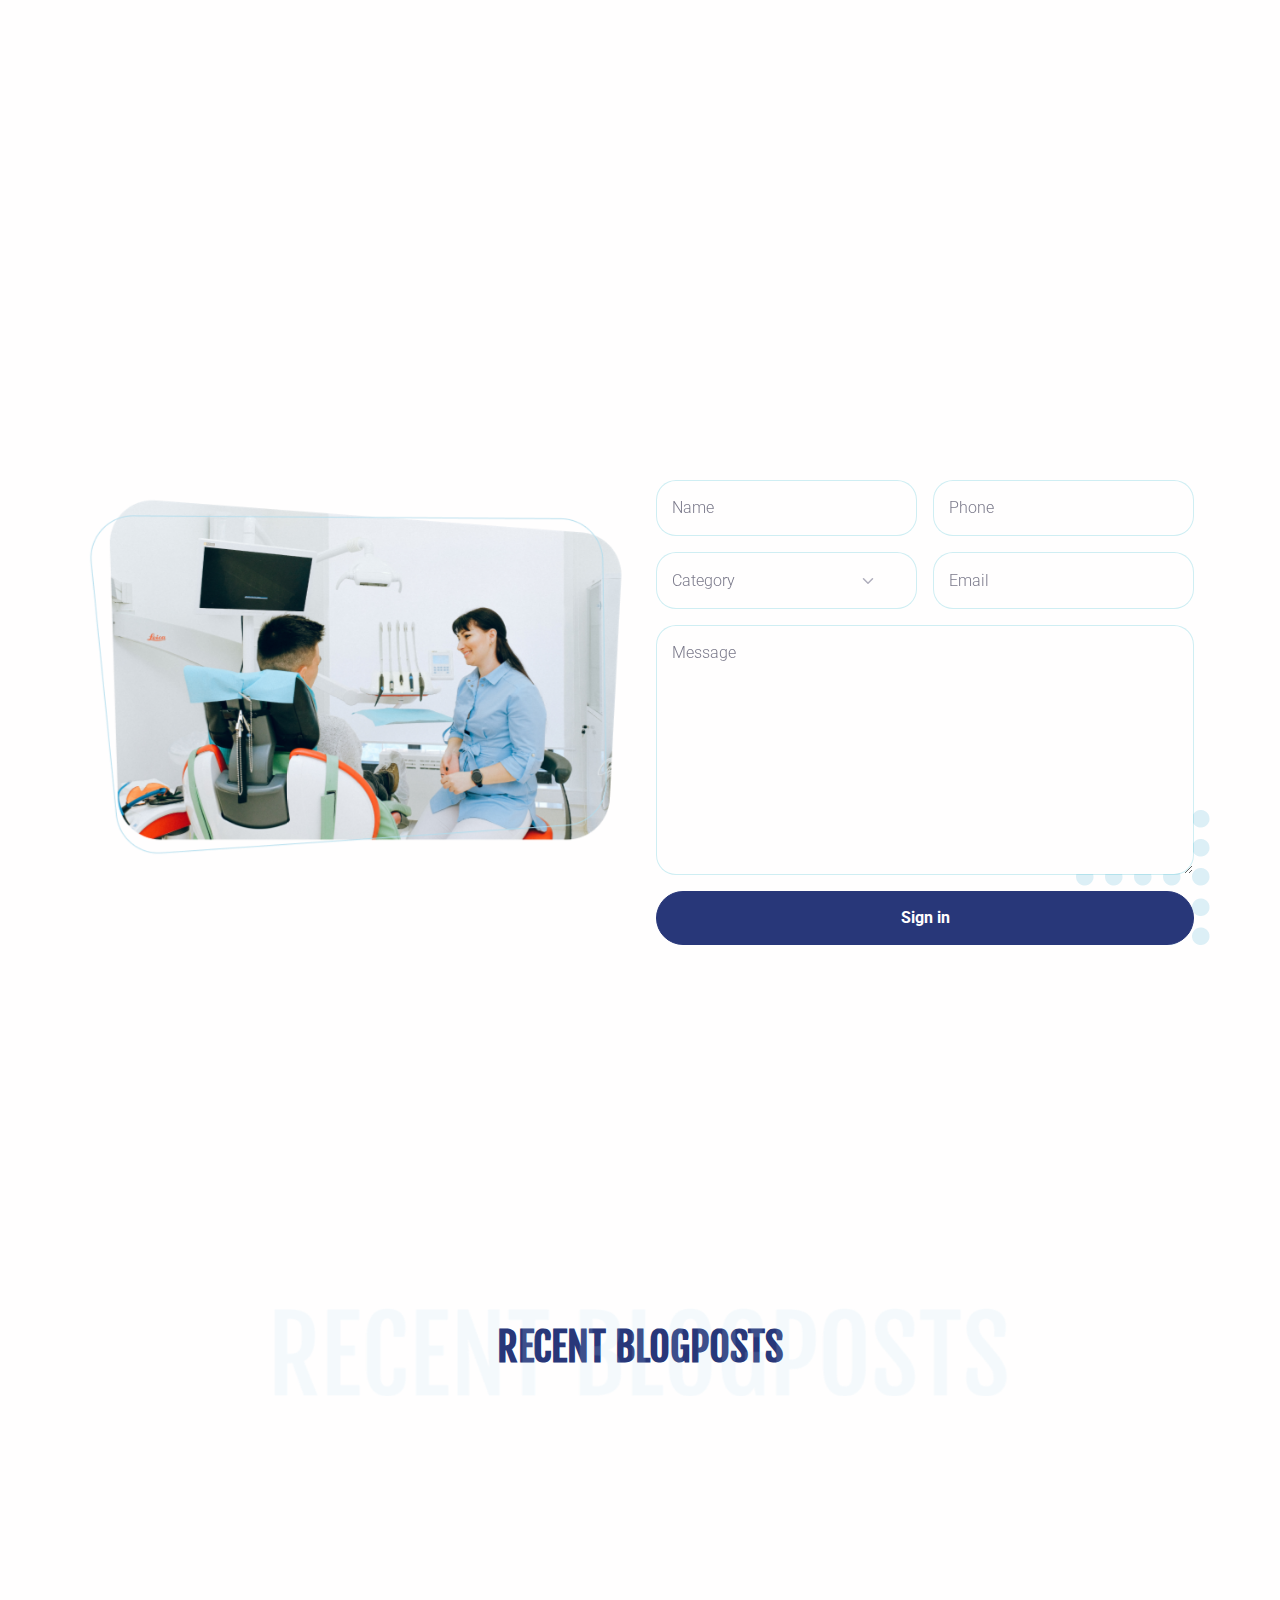
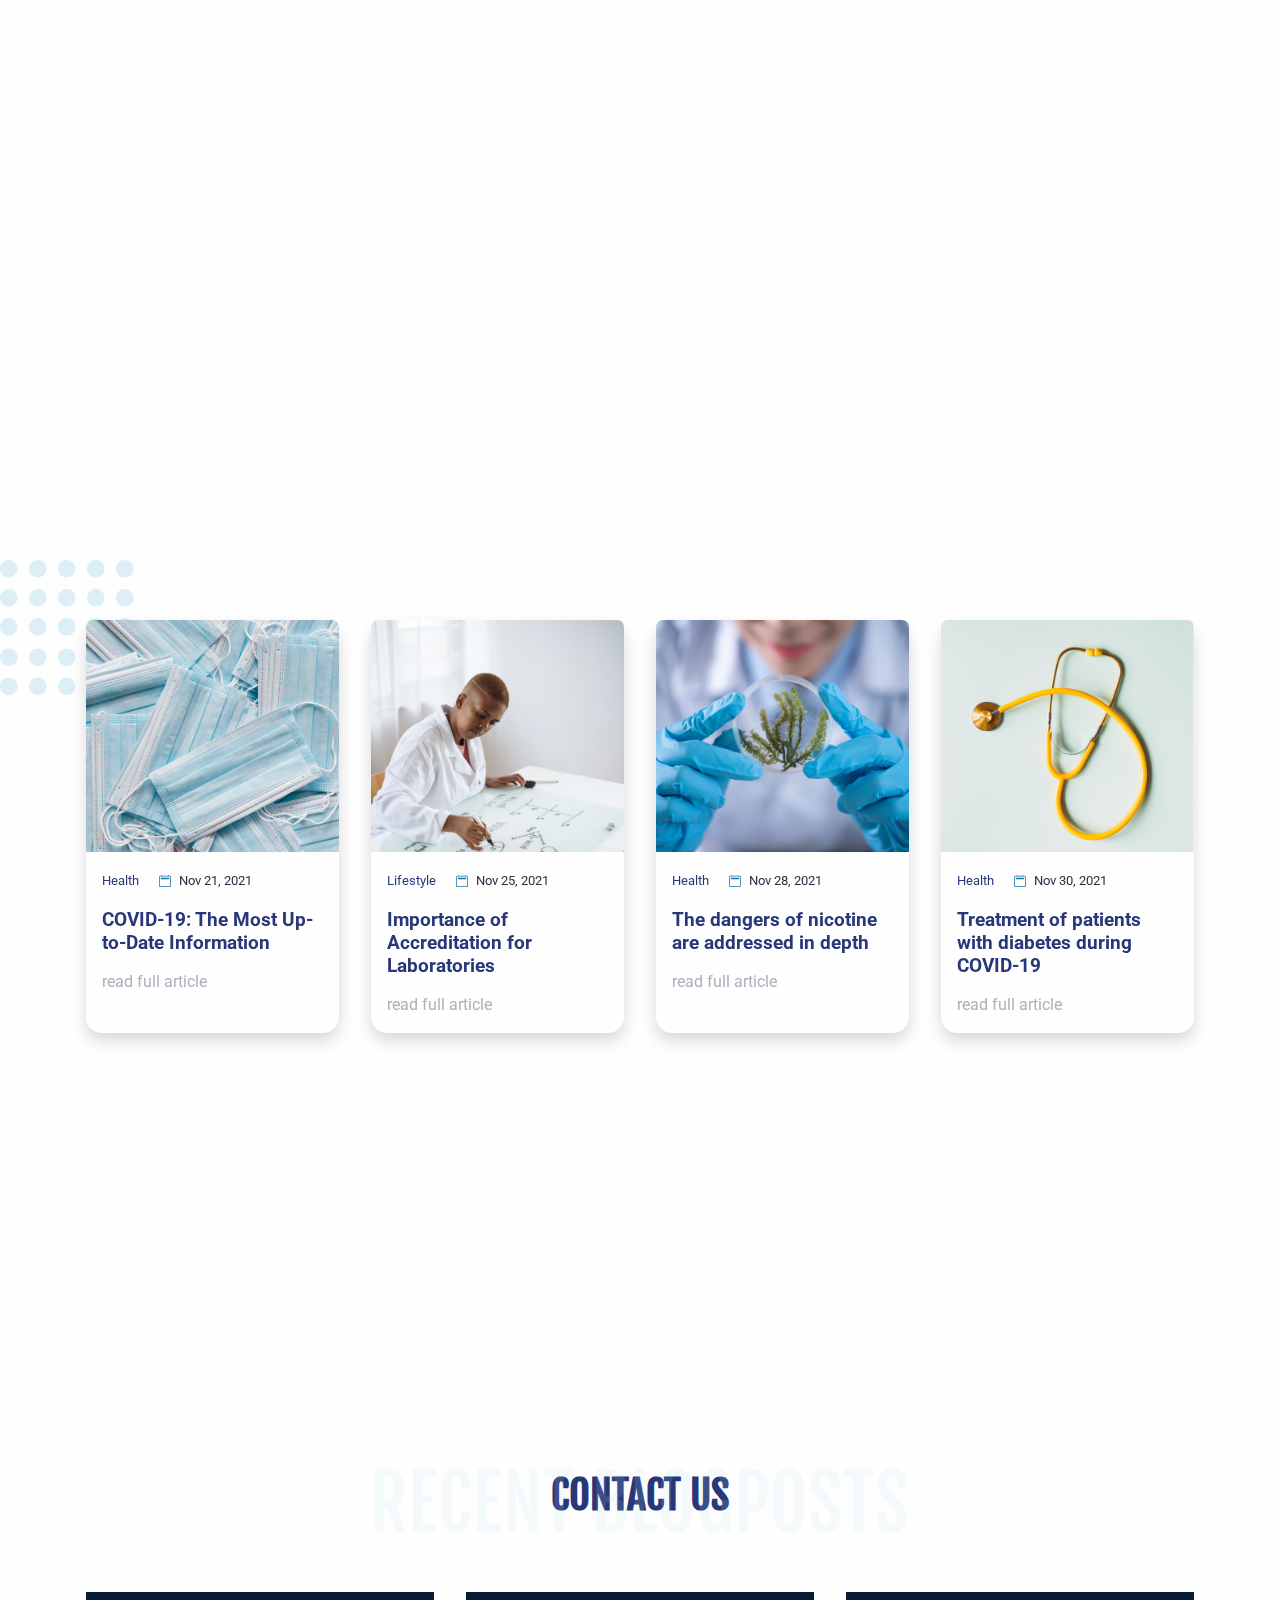
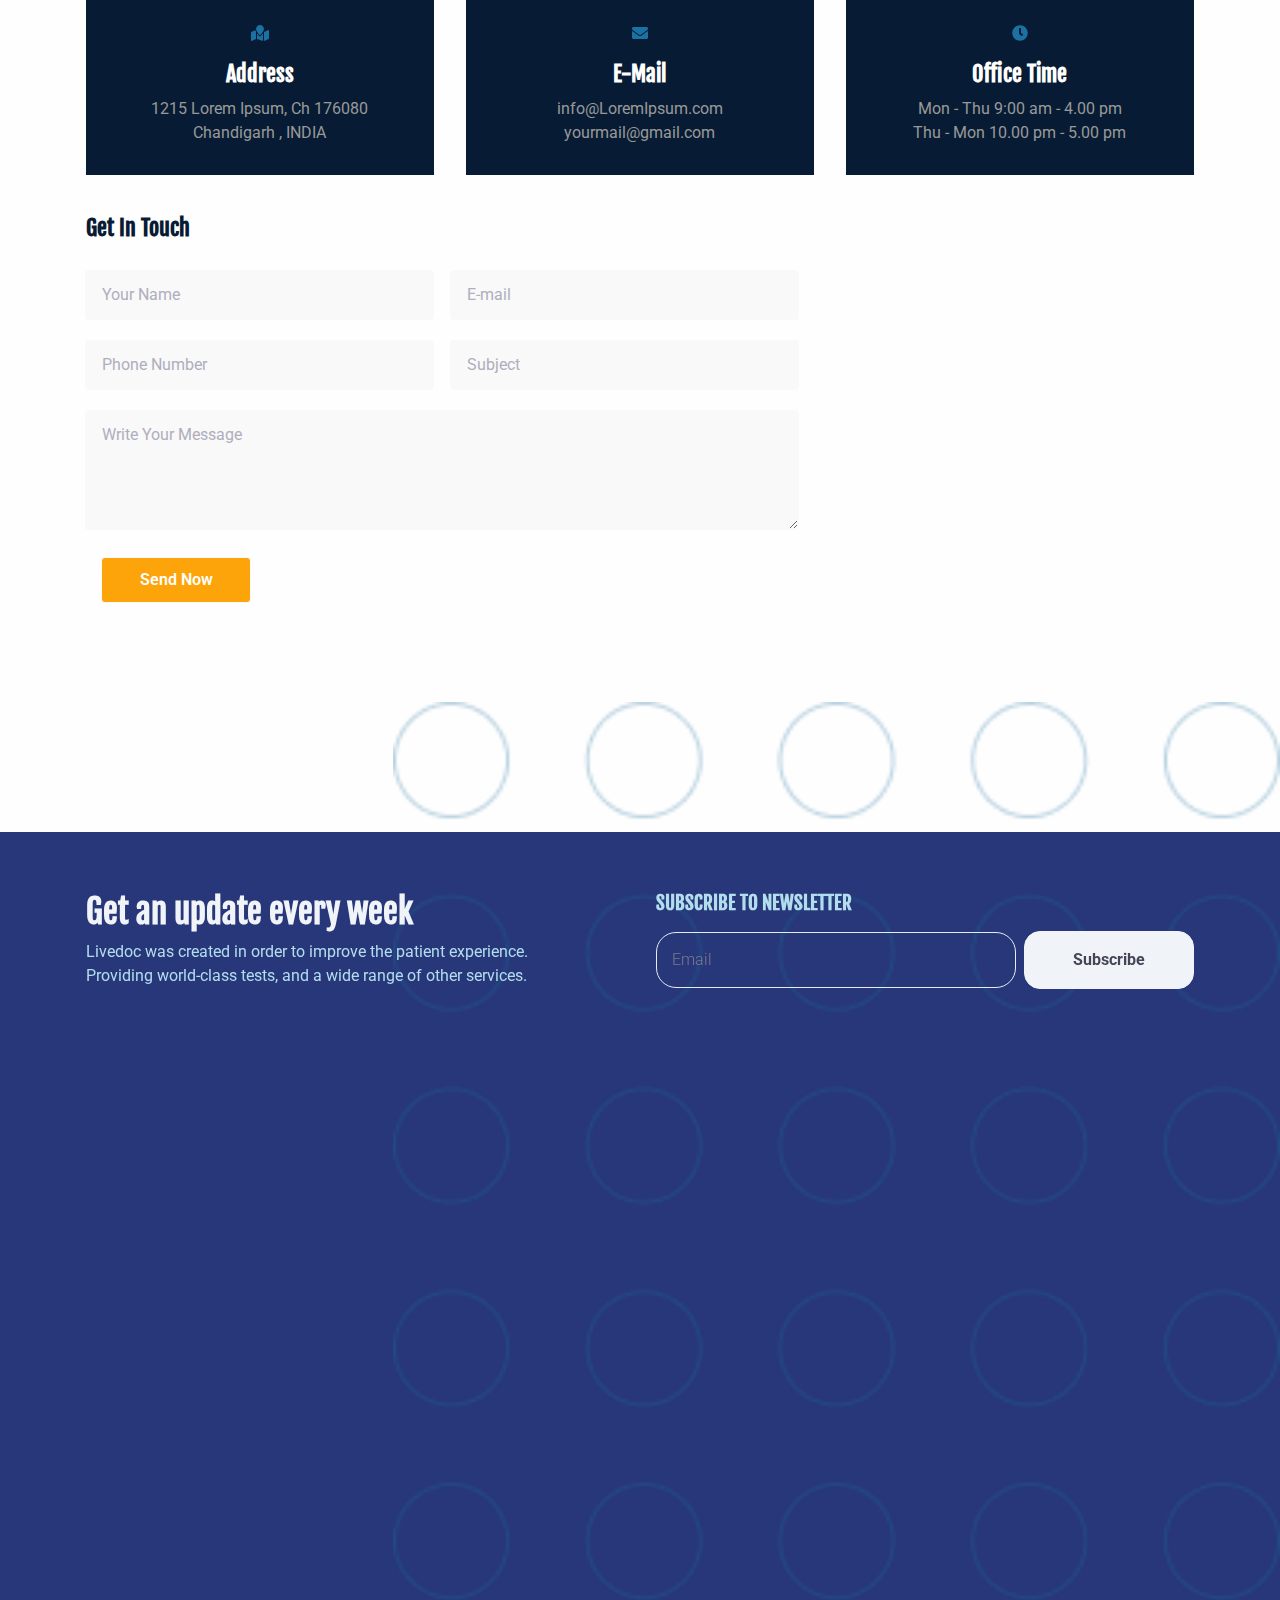
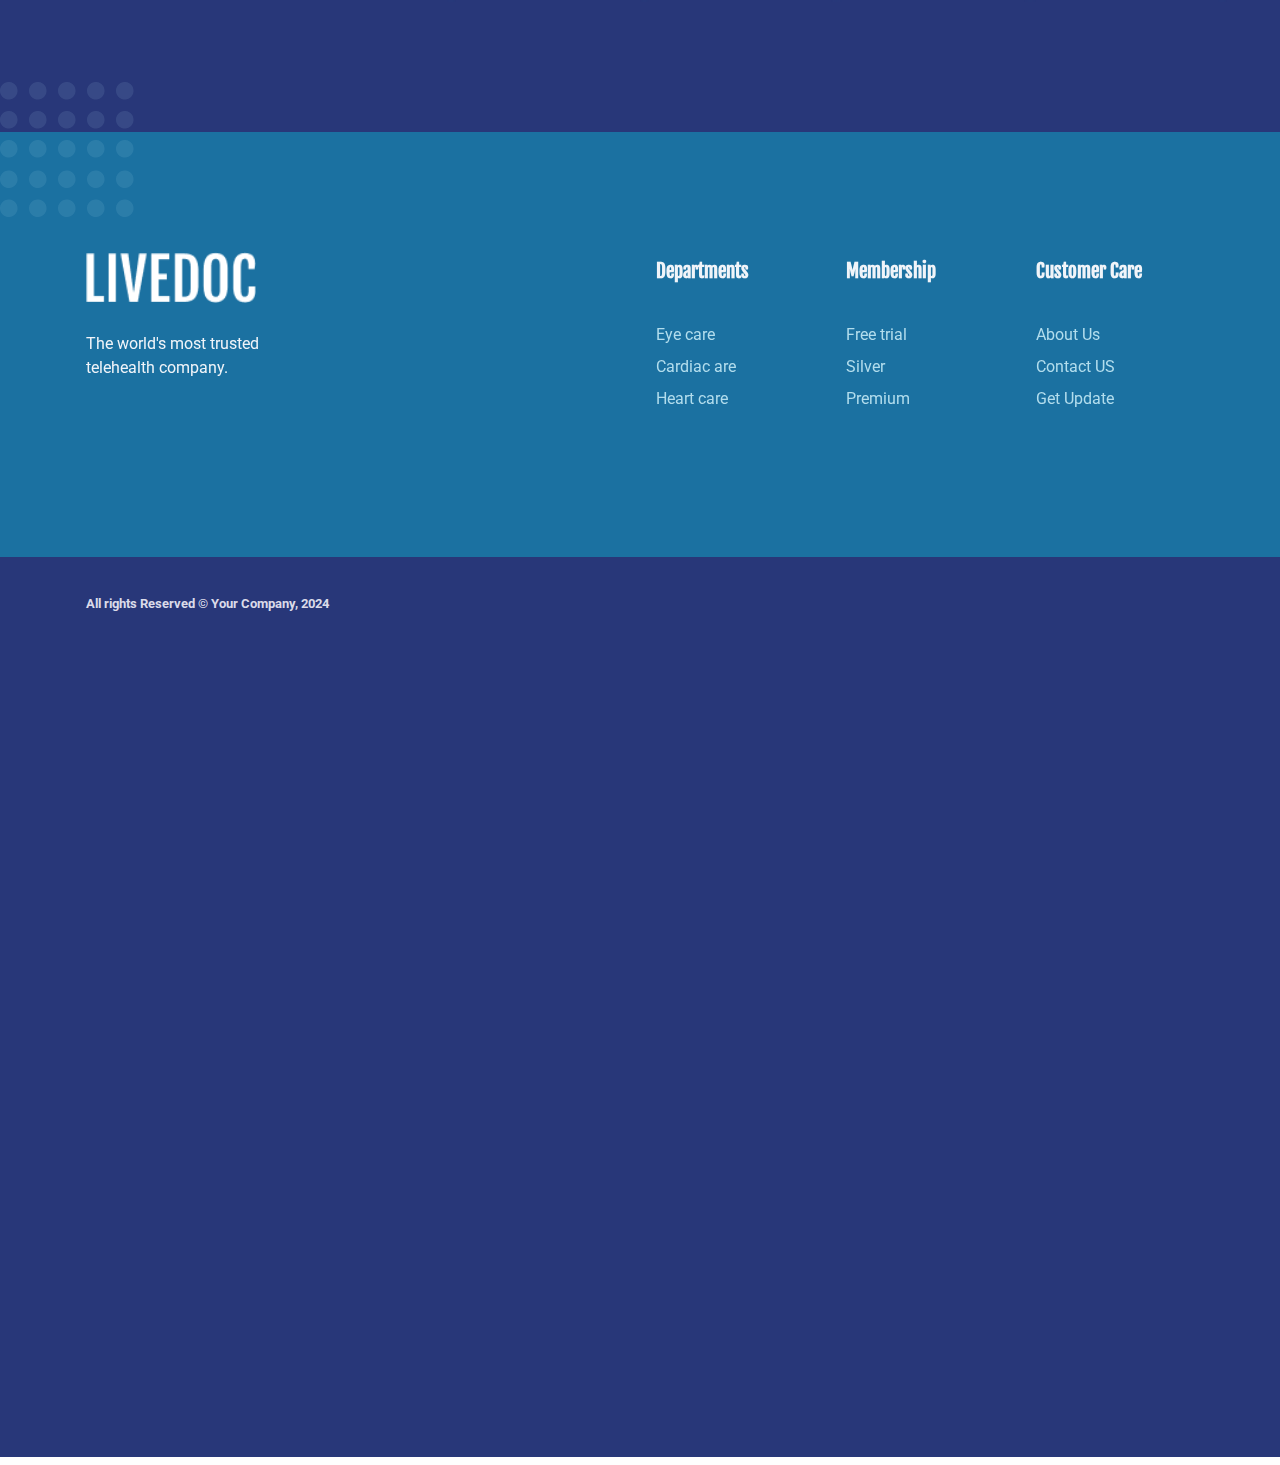
==== commit dc8d6614: "Merge branch 'main' of https://github.com/Vermasushant144/livedoc" ====
--- a/public/index.html
+++ b/public/index.html
@@ -290,11 +290,11 @@
                     <div class="row h-100 m-lg-7 mx-3 mt-6 mx-md-4 my-md-7">
                       <div class="col-md-4 mb-8 mb-md-0">
                         <div class="card card-span h-100 shadow">
-                          <div class="card-body d-flex flex-column flex-center py-5"><img src="assets/img/gallery/anita.png" width="128" alt="..." />
-                            <h5 class="mt-3">Anita Deshai</h5>
-                            <p class="mb-0 fs-xxl-1">Pediatrics, Gochi Medicine</p>
-                            <p class="text-600 mb-0">Florida, United States</p>
-                            <p class="text-600 mb-4">10 years experience</p>
+                          <div class="card-body d-flex flex-column flex-center py-5"><img src="assets/img/gallery/doctor.jpg" width="128" alt="..." />
+                            <h5 class="mt-3">Anika Sharma</h5>
+                            <p class="mb-0 fs-xxl-1">Pediatrics, Yochi Medicine</p>
+                            <p class="text-600 mb-0">Cambridge, United States</p>
+                            <p class="text-600 mb-4">4 years experience</p>
                             <div class="text-center">
                               <button class="btn btn-outline-secondary rounded-pill" type="submit">View Profile</button>
                             </div>
@@ -303,7 +303,7 @@
                       </div>
                       <div class="col-md-4 mb-8 mb-md-0">
                         <div class="card card-span h-100 shadow">
-                          <div class="card-body d-flex flex-column flex-center py-5"><img src="assets/img/gallery/jane.png" width="128" alt="..." />
+                          <div class="card-body d-flex flex-column flex-center py-5"><img src="assets/img/gallery/d5.jpg" width="128" alt="..." />
                             <h5 class="mt-3">Jane Flakis</h5>
                             <p class="mb-0 fs-xxl-1">Gynaecology, Abenka Care</p>
                             <p class="text-600 mb-0">Melbourne, Australia</p>
@@ -316,7 +316,7 @@
                       </div>
                       <div class="col-md-4 mb-8 mb-md-0">
                         <div class="card card-span h-100 shadow">
-                          <div class="card-body d-flex flex-column flex-center py-5"><img src="assets/img/gallery/leo-mario.png" width="128" alt="..." />
+                          <div class="card-body d-flex flex-column flex-center py-5"><img src="assets/img/gallery/d4.jpg" width="128" alt="..." />
                             <h5 class="mt-3">Leo Mario</h5>
                             <p class="mb-0 fs-xxl-1">Physiotherapy, FitCare</p>
                             <p class="text-600 mb-0">London, England</p>
@@ -333,7 +333,7 @@
                     <div class="row h-100 m-lg-7 mx-3 mt-6 mx-md-4 my-md-7">
                       <div class="col-md-4 mb-8 mb-md-0">
                         <div class="card card-span h-100 shadow">
-                          <div class="card-body d-flex flex-column flex-center py-5"><img src="assets/img/gallery/anita.png" width="128" alt="..." />
+                          <div class="card-body d-flex flex-column flex-center py-5"><img src="assets/img/gallery/d3.jpg" width="128" alt="..." />
                             <h5 class="mt-3">Anita Deshai</h5>
                             <p class="mb-0 fs-xxl-1">Pediatrics, Gochi Medicine</p>
                             <p class="text-600 mb-0">Florida, United States</p>
@@ -346,7 +346,7 @@
                       </div>
                       <div class="col-md-4 mb-8 mb-md-0">
                         <div class="card card-span h-100 shadow">
-                          <div class="card-body d-flex flex-column flex-center py-5"><img src="assets/img/gallery/jane.png" width="128" alt="..." />
+                          <div class="card-body d-flex flex-column flex-center py-5"><img src="assets/img/gallery/d2.jpg" width="128" alt="..." />
                             <h5 class="mt-3">Jane Flakis</h5>
                             <p class="mb-0 fs-xxl-1">Gynaecology, Abenka Care</p>
                             <p class="text-600 mb-0">Melbourne, Australia</p>
@@ -359,7 +359,7 @@
                       </div>
                       <div class="col-md-4 mb-8 mb-md-0">
                         <div class="card card-span h-100 shadow">
-                          <div class="card-body d-flex flex-column flex-center py-5"><img src="assets/img/gallery/leo-mario.png" width="128" alt="..." />
+                          <div class="card-body d-flex flex-column flex-center py-5"><img src="assets/img/gallery/d1.jpg" width="128" alt="..." />
                             <h5 class="mt-3">Leo Mario</h5>
                             <p class="mb-0 fs-xxl-1">Physiotherapy, FitCare</p>
                             <p class="text-600 mb-0">London, England</p>
@@ -413,7 +413,7 @@
               <div class="carousel-inner">
                 <div class="carousel-item active" data-bs-interval="10000">
                   <div class="row h-100">
-                    <div class="col-sm-3 text-center"><img src="assets/img/gallery/people-who-loves.png" width="100" alt="" />
+                    <div class="col-sm-3 text-center"><img src="assets/img/gallery/t1.jpg" width="100" alt="" />
                       <h5 class="mt-3 fw-medium text-secondary">Edward Newgate</h5>
                       <p class="fw-normal mb-0">Founder Circle</p>
                     </div>
@@ -426,7 +426,7 @@
                 </div>
                 <div class="carousel-item" data-bs-interval="2000">
                   <div class="row h-100">
-                    <div class="col-sm-3 text-center"><img src="assets/img/gallery/people-who-loves.png" width="100" alt="" />
+                    <div class="col-sm-3 text-center"><img src="assets/img/gallery/t2.jpg" width="100" alt="" />
                       <h5 class="mt-3 fw-medium text-secondary">Jhon Doe</h5>
                       <p class="fw-normal mb-0">UI/UX Designer</p>
                     </div>
@@ -439,7 +439,7 @@
                 </div>
                 <div class="carousel-item">
                   <div class="row h-100">
-                    <div class="col-sm-3 text-center"><img src="assets/img/gallery/people-who-loves.png" width="100" alt="" />
+                    <div class="col-sm-3 text-center"><img src="assets/img/gallery/t3.jpg" width="100" alt="" />
                       <h5 class="mt-3 fw-medium text-secondary">Jeny Doe</h5>
                       <p class="fw-normal mb-0">Web Designer</p>
                     </div>
@@ -557,6 +557,8 @@
       <!-- ============================================-->
 
 
+      
+
       <section>
         <div class="bg-holder bg-size" style="background-image:url(assets/img/gallery/dot-bg.png);background-position:top left;background-size:auto;">
         </div>
@@ -611,6 +613,115 @@
           </div>
         </div>
       </section>
+
+       <!-- <section> begin ============================-->
+      <section class="py-2">
+
+        <div class="container">
+          <div class="row">
+            <div class="col-12 py-1">
+              <div class="bg-holder bg-size" style="background-image:url(assets/img/gallery/blog-post.png);background-position:top center;background-size:contain;">
+              </div>
+              <!--/.bg-holder-->
+
+              <h1 class="text-center">CONTACT US</h1>
+            </div>
+          </div>
+        </div>
+
+      <section class="contact-page-sec">
+    <div class="container">
+      <div class="row">
+        <div class="col-md-4">
+          <div class="contact-info">
+            <div class="contact-info-item">
+              <div class="contact-info-icon">
+                <i class="fas fa-map-marked"></i>
+              </div>
+              <div class="contact-info-text">
+                <h2>address</h2>
+                <span>1215 Lorem Ipsum, Ch 176080 </span> 
+                <span>Chandigarh , INDIA</span> 
+              </div>
+            </div>            
+          </div>          
+        </div>          
+        <div class="col-md-4">
+          <div class="contact-info">
+            <div class="contact-info-item">
+              <div class="contact-info-icon">
+                <i class="fas fa-envelope"></i>
+              </div>
+              <div class="contact-info-text">
+                <h2>E-mail</h2>
+                <span>info@LoremIpsum.com</span> 
+                <span>yourmail@gmail.com</span>
+              </div>
+            </div>            
+          </div>                
+        </div>                
+        <div class="col-md-4">
+          <div class="contact-info">
+            <div class="contact-info-item">
+              <div class="contact-info-icon">
+                <i class="fas fa-clock"></i>
+              </div>
+              <div class="contact-info-text">
+                <h2>office time</h2>
+                <span>Mon - Thu  9:00 am - 4.00 pm</span>
+                <span>Thu - Mon  10.00 pm - 5.00 pm</span>
+              </div>
+            </div>            
+          </div>          
+        </div>          
+      </div>
+      <div class="row">
+        <div class="col-md-8">
+          <div class="contact-page-form" method="post">
+            <h2>Get in Touch</h2> 
+            <form action="contact-mail.php" method="post">
+              <div class="row">
+              <div class="col-md-6 col-sm-6 col-xs-12">
+                <div class="single-input-field">
+                  <input type="text" placeholder="Your Name" name="name"/>
+                </div>
+              </div>  
+              <div class="col-md-6 col-sm-6 col-xs-12">
+                <div class="single-input-field">
+                  <input type="email" placeholder="E-mail" name="email" required/>
+                </div>
+              </div>                              
+              <div class="col-md-6 col-sm-6 col-xs-12">
+                <div class="single-input-field">
+                  <input type="text" placeholder="Phone Number" name="phone"/>
+                </div>
+              </div>  
+              <div class="col-md-6 col-sm-6 col-xs-12">
+                <div class="single-input-field">
+                  <input type="text" placeholder="Subject" name="subject"/>
+                </div>
+              </div>                
+              <div class="col-md-12 message-input">
+                <div class="single-input-field">
+                  <textarea  placeholder="Write Your Message" name="message"></textarea>
+                </div>
+              </div>                                                
+              <div class="single-input-fieldsbtn">
+                <input type="submit" value="Send Now"/>
+              </div>                          
+            </div>
+            </form>   
+          </div>      
+        </div>
+        <div class="col-md-4">        
+          <div class="contact-page-map">
+            <iframe src="https://www.google.com/maps/embed?pb=!1m18!1m12!1m3!1d109741.02912911311!2d76.69348873658222!3d30.73506264436677!2m3!1f0!2f0!3f0!3m2!1i1024!2i768!4f13.1!3m3!1m2!1s0x390fed0be66ec96b%3A0xa5ff67f9527319fe!2sChandigarh!5e0!3m2!1sen!2sin!4v1553497921355" width="100%" height="450" frameborder="0" style="border:0" allowfullscreen></iframe>
+          </div>          
+        </div>        
+      </div>
+    </div>
+  </section>
+
       <section class="bg-primary">
         <div class="bg-holder bg-size" style="background-image:url(assets/img/gallery/cta-bg.png);background-position:center right;margin-top:-8.125rem;background-size:contain;">
         </div>
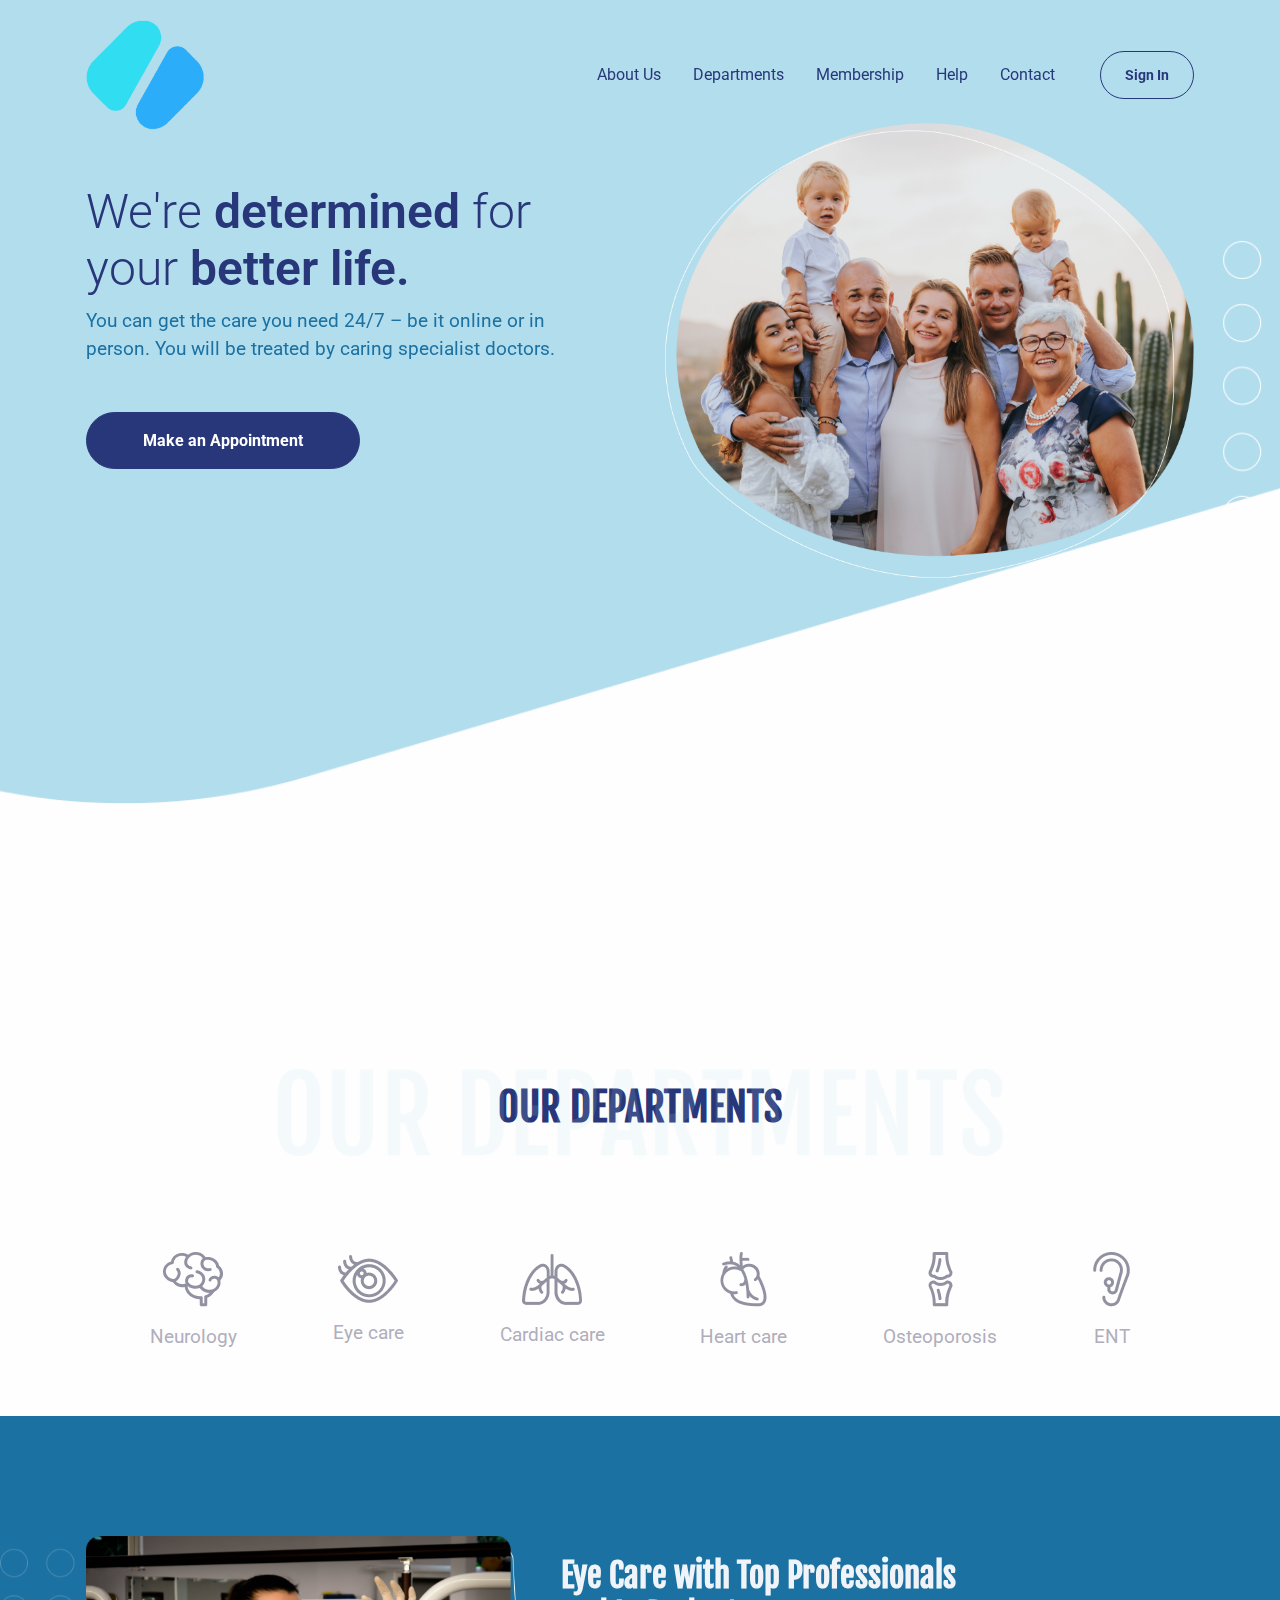
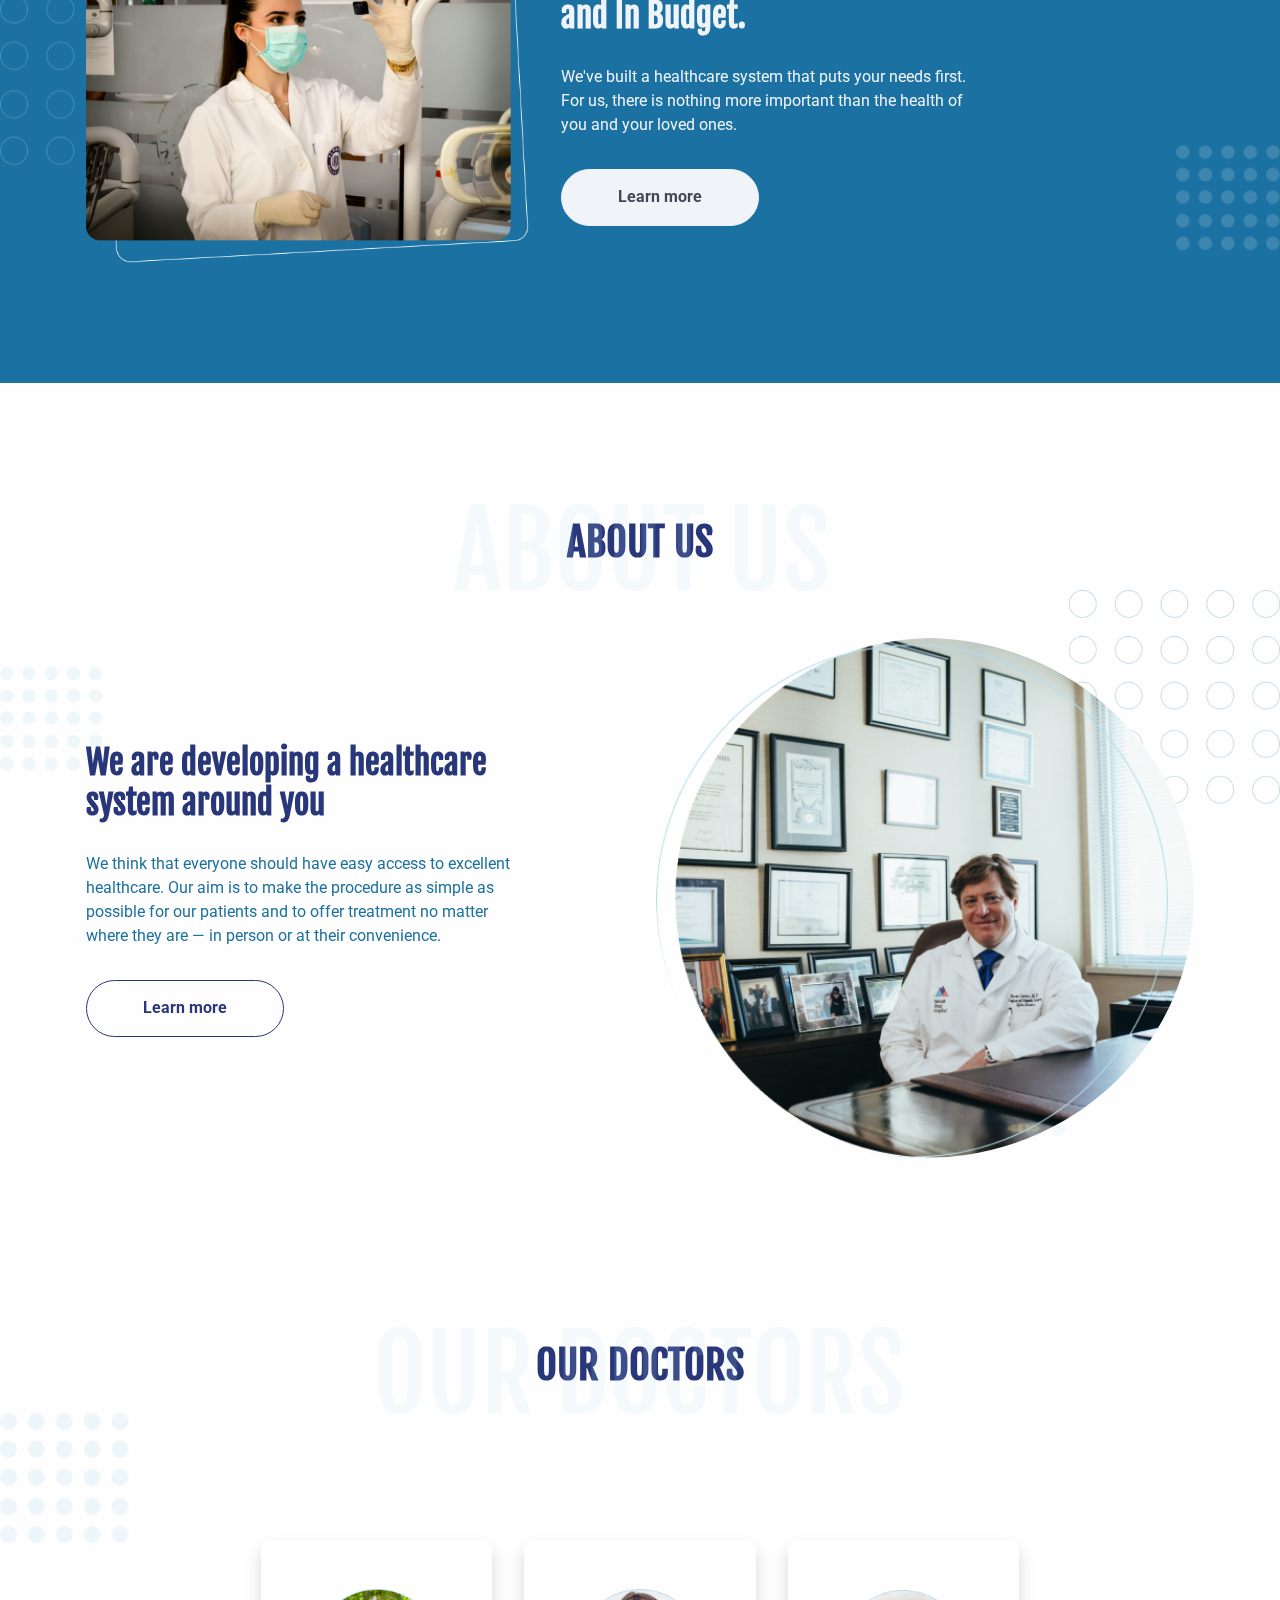
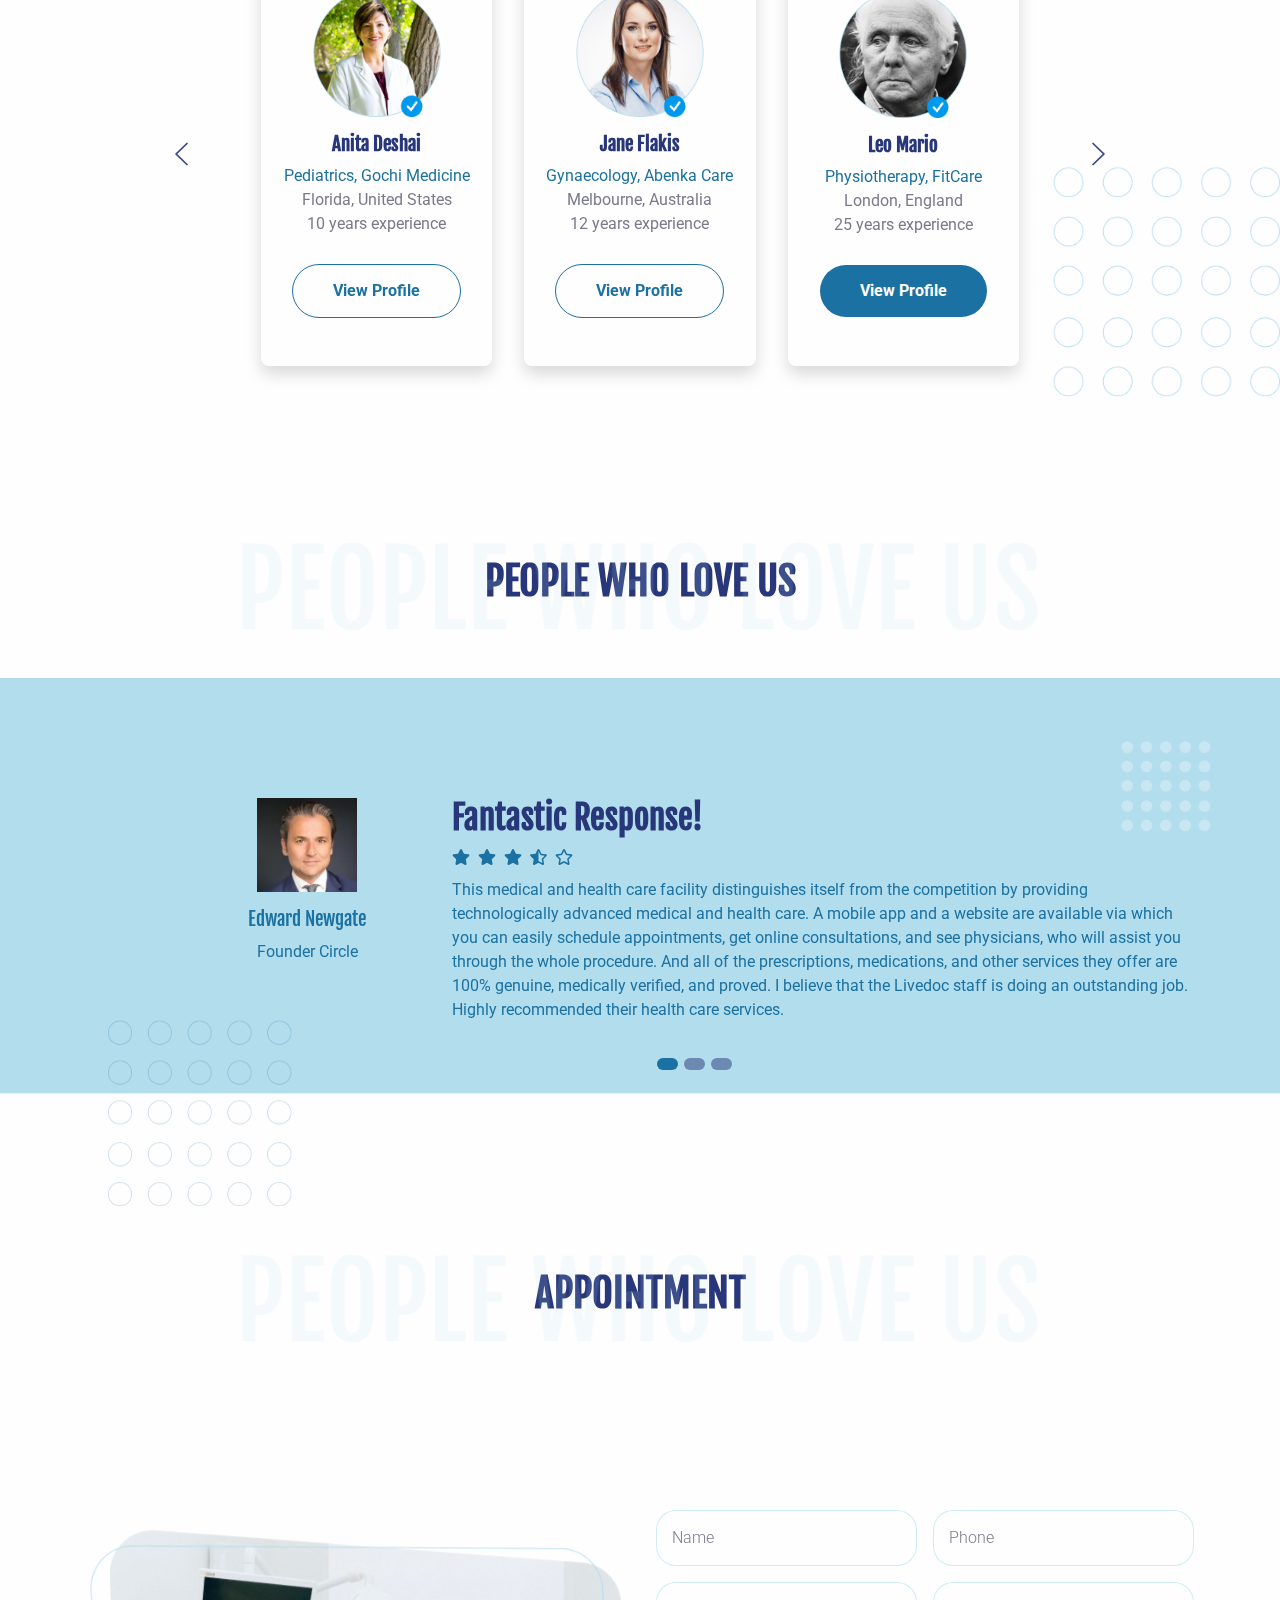
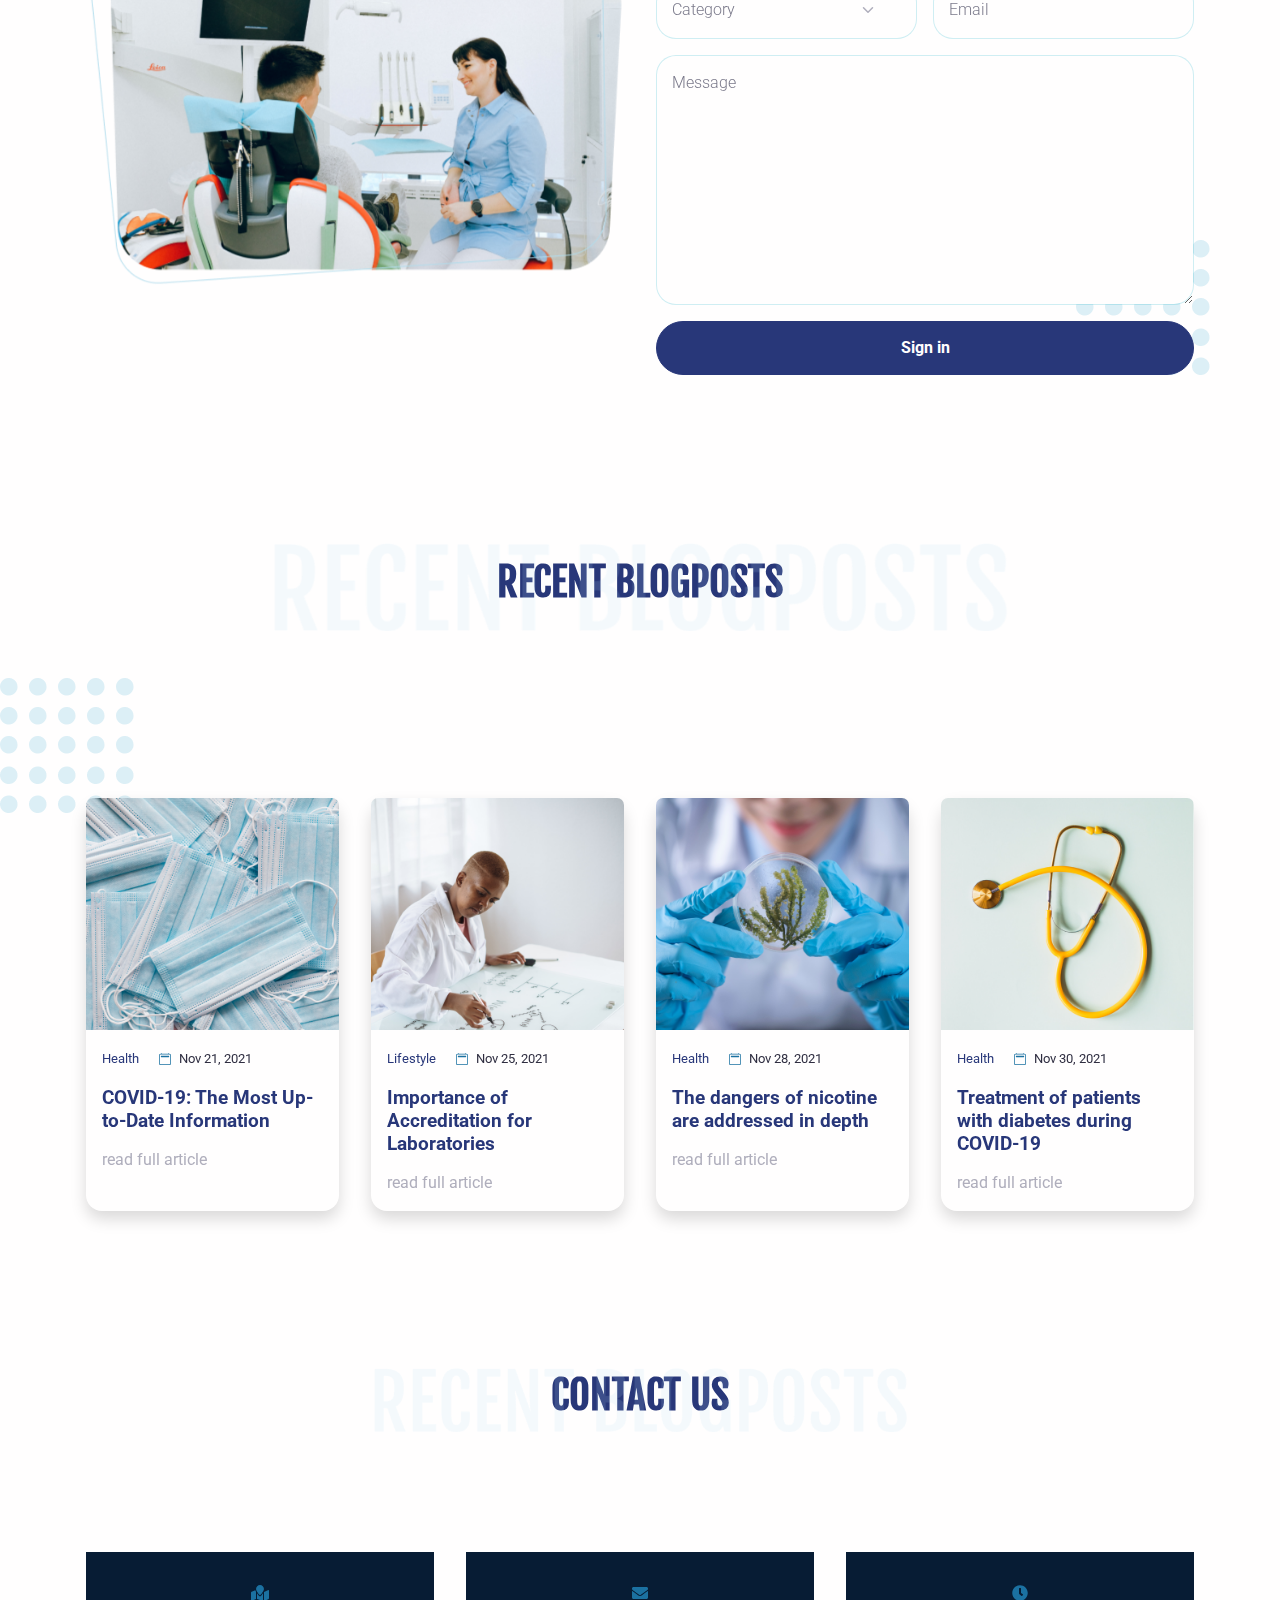
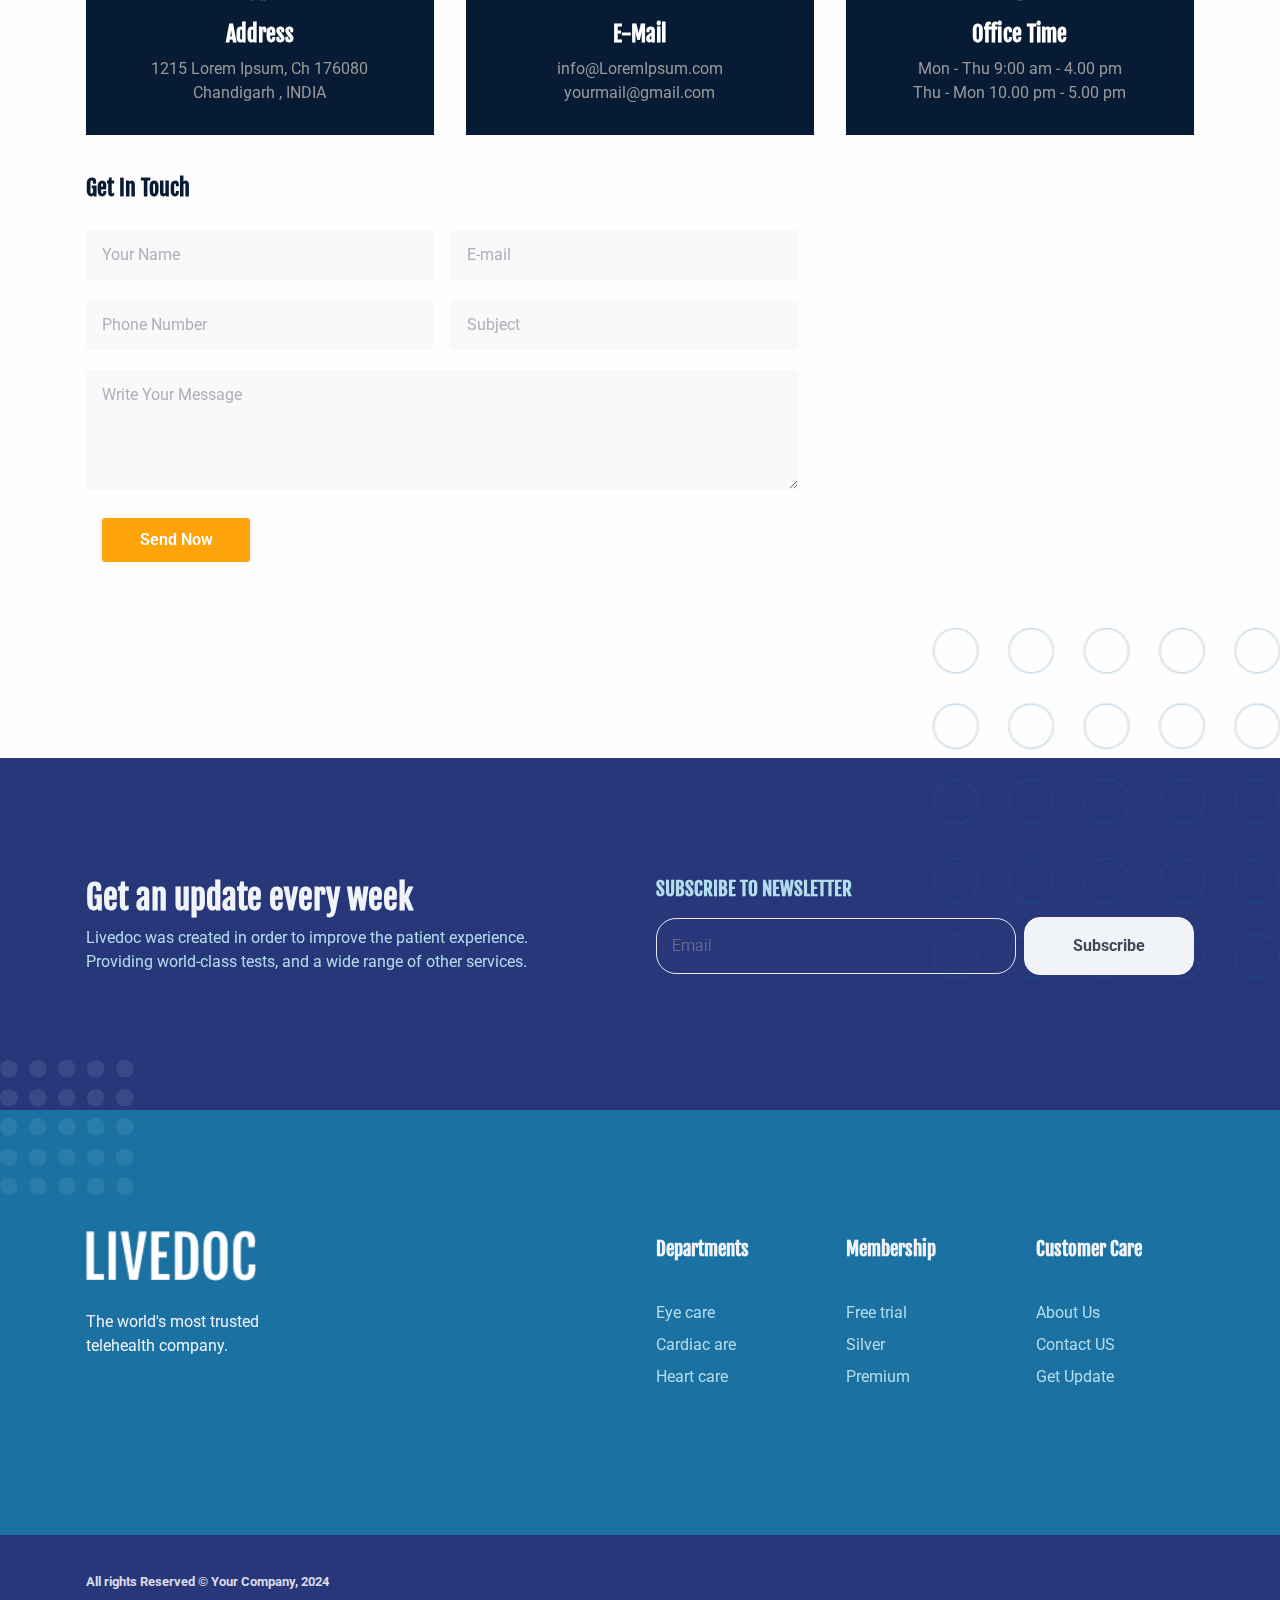
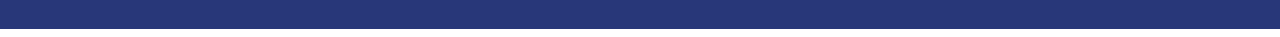
==== commit db267307: "updated" ====
--- a/public/index.html
+++ b/public/index.html
@@ -48,7 +48,7 @@
               <li class="nav-item px-2"><a class="nav-link" href="#departments">Departments</a></li>
               <li class="nav-item px-2"><a class="nav-link" href="./Membership.html">Membership</a></li>
               <li class="nav-item px-2"><a class="nav-link" href="#findUs">Help </a></li>
-              <li class="nav-item px-2"><a class="nav-link" href="#findUs">Contact</a></li>
+              <li class="nav-item px-2"><a class="nav-link" href="./contact.html">Contact</a></li>
             </ul><a class="btn btn-sm btn-outline-primary rounded-pill order-1 order-lg-0 ms-lg-4" href="#!">Sign In</a>
           </div>
         </div>
--- a/public/assets/css/theme.css
+++ b/public/assets/css/theme.css
@@ -66,6 +66,113 @@
   -webkit-tap-highlight-color: rgba(0, 0, 0, 0);
 }
 
+  
+.contact-info {
+  display: inline-block;
+  width: 100%;
+  text-align: center;
+      margin-bottom: 10px;
+}
+.contact-info-icon {
+margin-bottom: 15px;
+}
+.contact-info-item {
+  background: #071c34;
+  padding: 30px 0px;
+}
+.contact-page-sec .contact-page-form h2 {
+  color: #071c34;
+  text-transform: capitalize;
+  font-size: 22px;
+  font-weight: 700;
+}
+.contact-page-form .col-md-6.col-sm-6.col-xs-12 {
+  padding-left: 0;
+}  
+.contact-page-form.contact-form input {
+  margin-bottom: 5px;
+}  
+.contact-page-form.contact-form textarea {
+  height: 110px;
+}
+.contact-page-form.contact-form input[type="submit"] {
+  background: #071c34;
+  width: 150px;
+  border-color: #071c34;
+}
+.contact-info-icon i {
+  font-size: 48px;
+  color: #fda40b;
+}
+.contact-info-text p{margin-bottom:0px;}
+.contact-info-text h2 {
+  color: #fff;
+  font-size: 22px;
+  text-transform: capitalize;
+  font-weight: 600;
+  margin-bottom: 10px;
+}
+.contact-info-text span {
+  color: #999999;
+  font-size: 16px;
+  font-weight: ;
+  display: inline-block;
+  width: 100%;
+}
+
+.contact-page-form input {
+  background: #f9f9f9 none repeat scroll 0 0;
+  border: 1px solid #f9f9f9;
+  margin-bottom: 20px;
+  padding: 12px 16px;
+  width: 100%;
+  border-radius: 4px;
+}
+
+.contact-page-form .message-input {
+display: inline-block;
+width: 100%;
+padding-left: 0;
+}
+.single-input-field textarea {
+  background: #f9f9f9 none repeat scroll 0 0;
+  border: 1px solid #f9f9f9;
+  width: 100%;
+  height: 120px;
+  padding: 12px 16px;
+  border-radius: 4px;
+}
+.single-input-fieldsbtn input[type="submit"] {
+  background: #fda40b none repeat scroll 0 0;
+  color: #fff;
+  display: inline-block;
+  font-weight: 600;
+  padding: 10px 0;
+  text-transform: capitalize;
+  width: 150px;
+  margin-top: 20px;
+  font-size: 16px;
+}
+.single-input-fieldsbtn input[type="submit"]:hover{background:#071c34;transition: all 0.4s ease-in-out 0s;border-color:#071c34}
+.single-input-field  h4 {
+  color: #464646;
+  text-transform: capitalize;
+  font-size: 14px;
+}
+
+.contact-page-form {
+  display: inline-block;
+  width: 100%;
+  margin-top: 30px;
+}
+
+.contact-page-map {
+  margin-top: 36px;
+}
+.contact-page-form form {
+    padding: 20px 15px 0;
+}
+
 hr {
   margin: 1rem 0;
   color: #C5C5D2;
@@ -18524,112 +18631,4 @@
 
 /*# sourceMappingURL=theme.css.map */
 
-        section {
-            padding: 60px 0;
-            min-height: 100vh;
-        }
-.contact-info {
-  display: inline-block;
-  width: 100%;
-  text-align: center;
-      margin-bottom: 10px;
-}
-.contact-info-icon {
-margin-bottom: 15px;
-}
-.contact-info-item {
-  background: #071c34;
-  padding: 30px 0px;
-}
-.contact-page-sec .contact-page-form h2 {
-  color: #071c34;
-  text-transform: capitalize;
-  font-size: 22px;
-  font-weight: 700;
-}
-.contact-page-form .col-md-6.col-sm-6.col-xs-12 {
-  padding-left: 0;
-}  
-.contact-page-form.contact-form input {
-  margin-bottom: 5px;
-}  
-.contact-page-form.contact-form textarea {
-  height: 110px;
-}
-.contact-page-form.contact-form input[type="submit"] {
-  background: #071c34;
-  width: 150px;
-  border-color: #071c34;
-}
-.contact-info-icon i {
-  font-size: 48px;
-  color: #fda40b;
-}
-.contact-info-text p{margin-bottom:0px;}
-.contact-info-text h2 {
-  color: #fff;
-  font-size: 22px;
-  text-transform: capitalize;
-  font-weight: 600;
-  margin-bottom: 10px;
-}
-.contact-info-text span {
-  color: #999999;
-  font-size: 16px;
-  font-weight: ;
-  display: inline-block;
-  width: 100%;
-}
-
-.contact-page-form input {
-  background: #f9f9f9 none repeat scroll 0 0;
-  border: 1px solid #f9f9f9;
-  margin-bottom: 20px;
-  padding: 12px 16px;
-  width: 100%;
-  border-radius: 4px;
-}
-
-.contact-page-form .message-input {
-display: inline-block;
-width: 100%;
-padding-left: 0;
-}
-.single-input-field textarea {
-  background: #f9f9f9 none repeat scroll 0 0;
-  border: 1px solid #f9f9f9;
-  width: 100%;
-  height: 120px;
-  padding: 12px 16px;
-  border-radius: 4px;
-}
-.single-input-fieldsbtn input[type="submit"] {
-  background: #fda40b none repeat scroll 0 0;
-  color: #fff;
-  display: inline-block;
-  font-weight: 600;
-  padding: 10px 0;
-  text-transform: capitalize;
-  width: 150px;
-  margin-top: 20px;
-  font-size: 16px;
-}
-.single-input-fieldsbtn input[type="submit"]:hover{background:#071c34;transition: all 0.4s ease-in-out 0s;border-color:#071c34}
-.single-input-field  h4 {
-  color: #464646;
-  text-transform: capitalize;
-  font-size: 14px;
-}
-
-.contact-page-form {
-  display: inline-block;
-  width: 100%;
-  margin-top: 30px;
-}
-
-.contact-page-map {
-  margin-top: 36px;
-}
-.contact-page-form form {
-    padding: 20px 15px 0;
-}+      